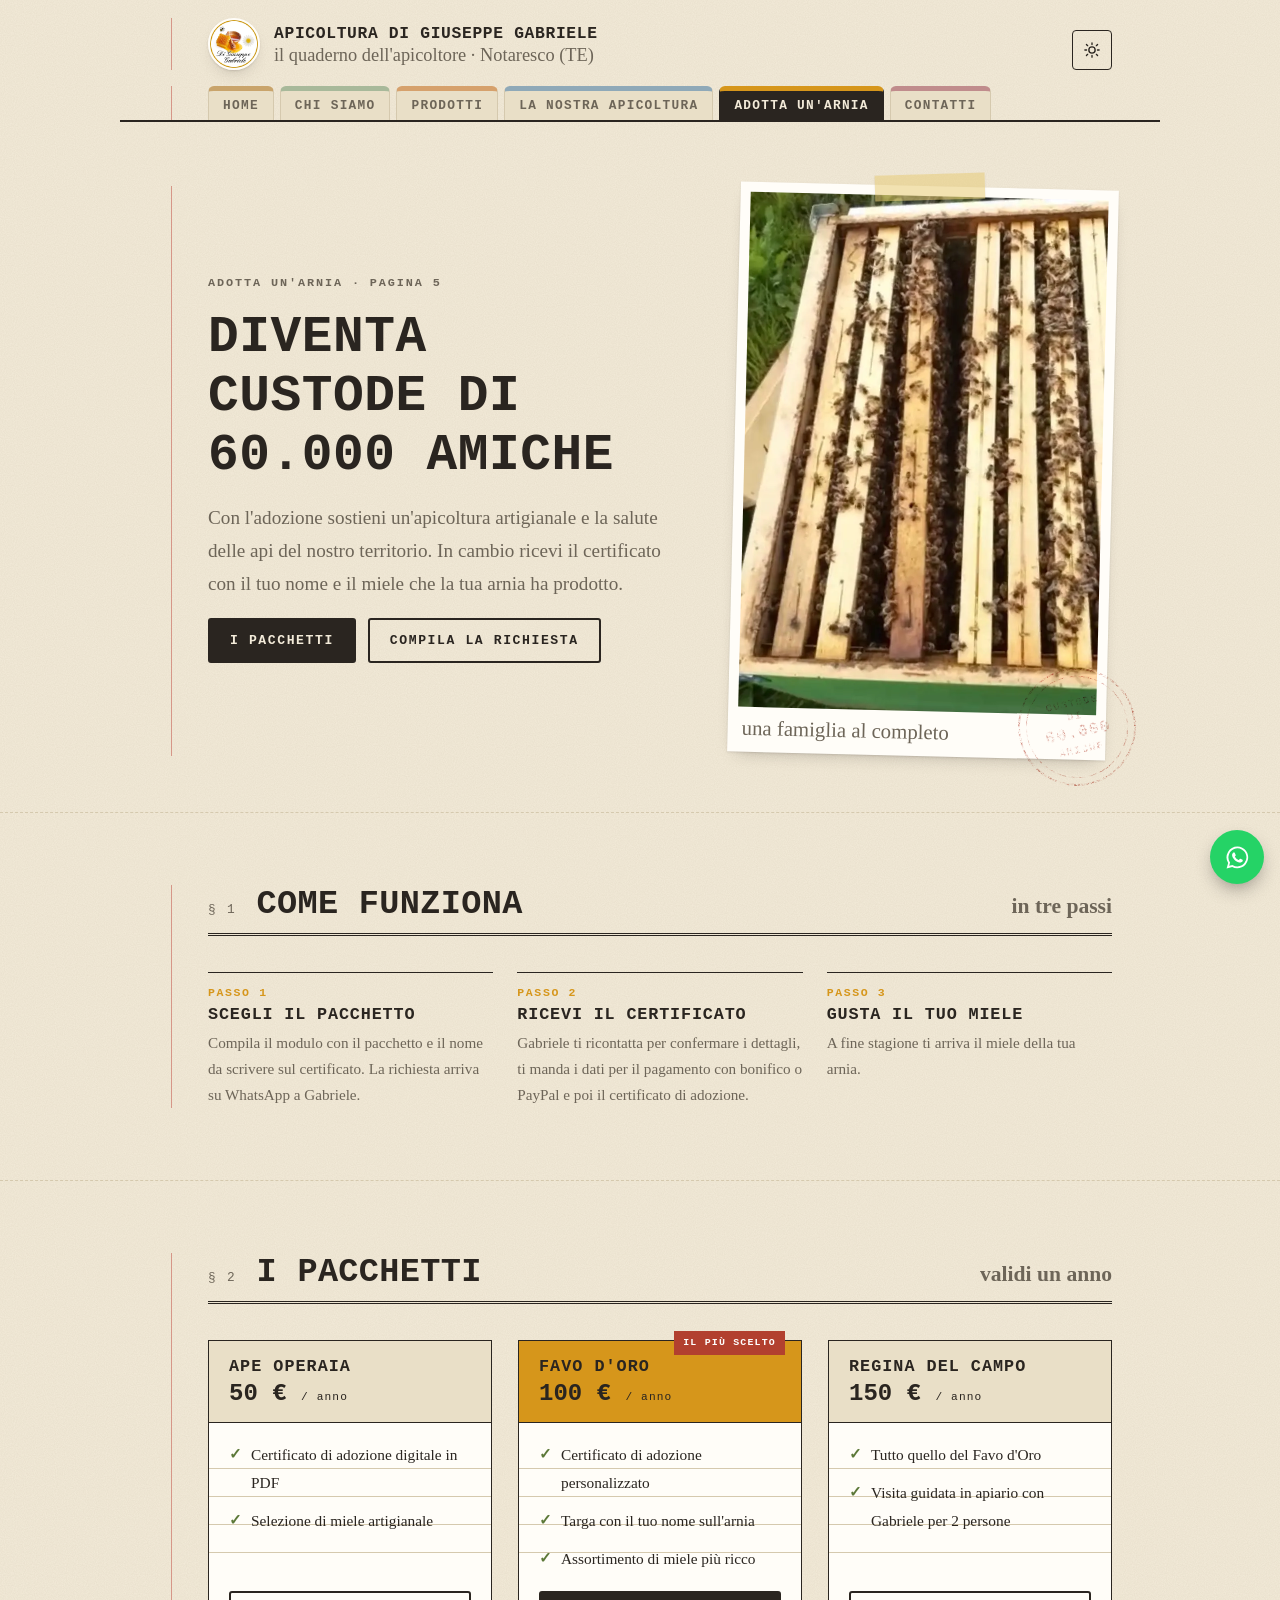
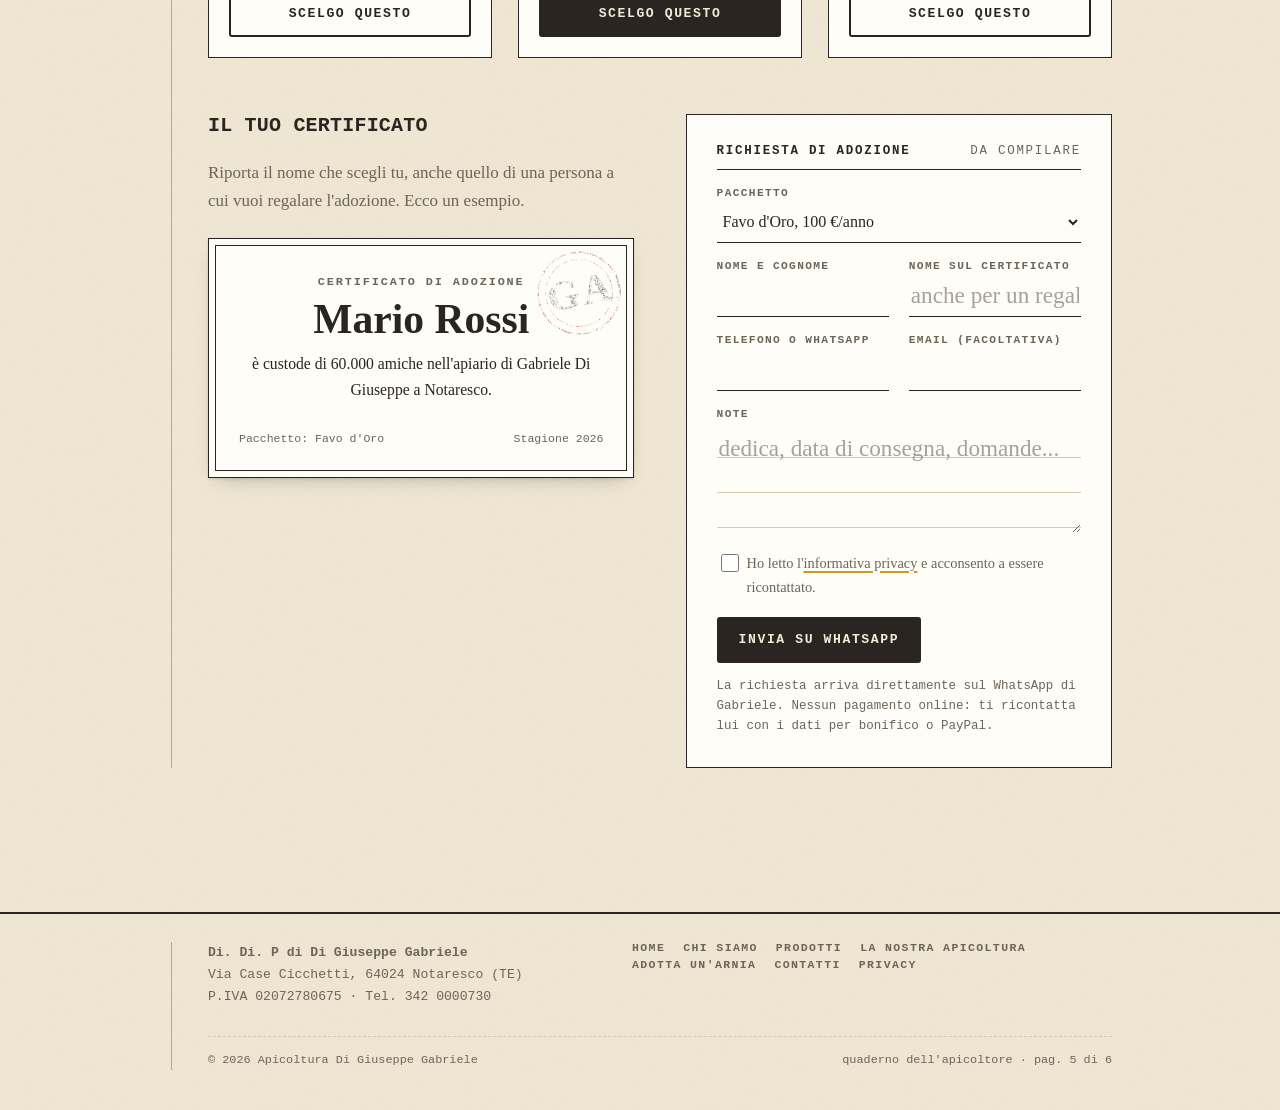
==== adotta-un-arnia.html @ 53790e4e "Nuovo stile: il quaderno dell'apicoltore, sito a più pagine Co-Authored-By: Claude Fable 5.1 <norepl" ====
<!doctype html>
<html lang="it">
<head>
<meta charset="utf-8">
<meta name="viewport" content="width=device-width, initial-scale=1, viewport-fit=cover">
<title>Adotta un'arnia · Apicoltura Di Giuseppe Gabriele</title>
<meta name="description" content="Adotta un'arnia dell'apiario di Gabriele Di Giuseppe a Notaresco: certificato di adozione, targa sull'arnia, miele della tua arnia e visita guidata. Da 50 € l'anno.">
<meta name="google-site-verification" content="-ZM-LY87D7sJv9MuZiGrV0OzLl15nIsEUiw8ETBUGHM">
<link rel="canonical" href="https://apicolturagabriele.github.io/adotta-un-arnia.html">
<meta property="og:type" content="website">
<meta property="og:locale" content="it_IT">
<meta property="og:site_name" content="Apicoltura Di Giuseppe Gabriele">
<meta property="og:title" content="Adotta un'arnia · Apicoltura Di Giuseppe Gabriele">
<meta property="og:description" content="Adotta un'arnia dell'apiario di Gabriele Di Giuseppe a Notaresco: certificato di adozione, targa sull'arnia, miele della tua arnia e visita guidata. Da 50 € l'anno.">
<meta property="og:url" content="https://apicolturagabriele.github.io/adotta-un-arnia.html">
<meta property="og:image" content="https://apicolturagabriele.github.io/img/og-apicoltura.jpg">
<meta property="og:image:width" content="1200">
<meta property="og:image:height" content="630">
<meta name="twitter:card" content="summary_large_image">
<meta name="theme-color" content="#F3EBD9">
<link rel="icon" type="image/png" href="img/favicon.png">
<link rel="apple-touch-icon" href="img/apple-touch-icon.png">
<link rel="preload" href="fonts/courier-prime-latin-700-normal.woff2" as="font" type="font/woff2" crossorigin>
<link rel="preload" href="fonts/lora-latin-400-normal.woff2" as="font" type="font/woff2" crossorigin>
<link rel="stylesheet" href="stile.css">
<script>(function(){var t=null;try{t=localStorage.getItem('ag-theme')}catch(e){}if(t==='light'||t==='dark')document.documentElement.setAttribute('data-theme',t)})();</script>

</head>
<body>
<a class="salta" href="#main">Vai al contenuto</a>

<header class="testata">
  <div class="foglio riga-marca">
    <a class="marca" href="index.html" aria-label="Apicoltura Di Giuseppe Gabriele, home">
      <img src="img/logo.png" alt="" width="52" height="52">
      <span><b>Apicoltura Di Giuseppe Gabriele</b><small>il quaderno dell'apicoltore · Notaresco (TE)</small></span>
    </a>
    <div class="strumenti">
      <button class="tasto-icona tasto-tema" id="tasto-tema" type="button" aria-label="Cambia tema chiaro o scuro">
        <svg class="sole" viewBox="0 0 24 24" fill="none" stroke="currentColor" stroke-width="1.8" stroke-linecap="round"><circle cx="12" cy="12" r="4.2"/><path d="M12 2.5v2.2M12 19.3v2.2M4.6 4.6l1.6 1.6M17.8 17.8l1.6 1.6M2.5 12h2.2M19.3 12h2.2M4.6 19.4l1.6-1.6M17.8 6.2l1.6-1.6"/></svg>
        <svg class="luna" viewBox="0 0 24 24" fill="none" stroke="currentColor" stroke-width="1.8" stroke-linejoin="round"><path d="M20 14.5A8 8 0 0 1 9.5 4a8 8 0 1 0 10.5 10.5z"/></svg>
      </button>
      <button class="tasto-icona tasto-menu" id="tasto-menu" type="button" aria-label="Apri il menu" aria-expanded="false" aria-controls="linguette">
        <svg viewBox="0 0 24 24" fill="none" stroke="currentColor" stroke-width="1.9" stroke-linecap="round"><path d="M4 7h16M4 12h16M4 17h16"/></svg>
      </button>
    </div>
  </div>
  <nav class="foglio linguette" id="linguette" aria-label="Pagine del sito"><ul><li class="l1"><a href="index.html">Home</a></li><li class="l2"><a href="chi-siamo.html">Chi siamo</a></li><li class="l3"><a href="prodotti.html">Prodotti</a></li><li class="l4"><a href="apicoltura.html">La nostra apicoltura</a></li><li class="adotta"><a href="adotta-un-arnia.html" aria-current="page">Adotta un'arnia</a></li><li class="l6"><a href="contatti.html">Contatti</a></li></ul></nav>
</header>

<main id="main">

<section class="apertura">
  <div class="foglio griglia">
    <div class="spazio">
      <p class="etichetta">Adotta un'arnia · pagina 5</p>
      <h1>Diventa custode di 60.000 amiche</h1>
      <p class="sottotitolo">Con l'adozione sostieni un'apicoltura artigianale e la salute delle api del nostro territorio. In cambio ricevi il certificato con il tuo nome e il miele che la tua arnia ha prodotto.</p>
      <div class="tasti"><a class="tasto pieno" href="#pacchetti">I pacchetti</a><a class="tasto" href="#modulo-adozione">Compila la richiesta</a></div>
    </div>
    <div style="position:relative">
      <figure class="stampa nastro ruota-2"><img src="img/galleria/19.webp" alt="Telaini pieni di api" width="712" height="1024" fetchpriority="high"><figcaption>una famiglia al completo</figcaption></figure>
      <span class="timbro"><span>Custode<br>di<br><b>60.000</b><br>amiche</span></span>
    </div>
  </div>
</section>

<section>
  <div class="foglio">
    <div class="titolo"><span class="num">§ 1</span><h2>Come funziona</h2><span class="mano">in tre passi</span></div>
    <ol class="passi">
      <li><h3>Scegli il pacchetto</h3><p>Compila il modulo con il pacchetto e il nome da scrivere sul certificato. La richiesta arriva su WhatsApp a Gabriele.</p></li>
      <li><h3>Ricevi il certificato</h3><p>Gabriele ti ricontatta per confermare i dettagli, ti manda i dati per il pagamento con bonifico o PayPal e poi il certificato di adozione.</p></li>
      <li><h3>Gusta il tuo miele</h3><p>A fine stagione ti arriva il miele della tua arnia.</p></li>
    </ol>
  </div>
</section>

<section id="pacchetti">
  <div class="foglio">
    <div class="titolo"><span class="num">§ 2</span><h2>I pacchetti</h2><span class="mano">validi un anno</span></div>
    <div class="pacchetti">
      <article class="pacchetto">
        <div class="cima"><h3>Ape Operaia</h3><span class="prezzo">50 € <small>/ anno</small></span></div>
        <ul><li>Certificato di adozione digitale in PDF</li><li>Selezione di miele artigianale</li></ul>
        <a class="tasto" href="#modulo-adozione" data-pacchetto="Ape Operaia">Scelgo questo</a>
      </article>
      <article class="pacchetto top">
        <span class="segnalibro">il più scelto</span>
        <div class="cima"><h3>Favo d'Oro</h3><span class="prezzo">100 € <small>/ anno</small></span></div>
        <ul><li>Certificato di adozione personalizzato</li><li>Targa con il tuo nome sull'arnia</li><li>Assortimento di miele più ricco</li></ul>
        <a class="tasto pieno" href="#modulo-adozione" data-pacchetto="Favo d'Oro">Scelgo questo</a>
      </article>
      <article class="pacchetto">
        <div class="cima"><h3>Regina del Campo</h3><span class="prezzo">150 € <small>/ anno</small></span></div>
        <ul><li>Tutto quello del Favo d'Oro</li><li>Visita guidata in apiario con Gabriele per 2 persone</li></ul>
        <a class="tasto" href="#modulo-adozione" data-pacchetto="Regina del Campo">Scelgo questo</a>
      </article>
    </div>

    <div class="certificato">
      <div class="spazio">
        <h3 class="macchina" style="text-transform:uppercase">Il tuo certificato</h3>
        <p style="color:var(--matita)">Riporta il nome che scegli tu, anche quello di una persona a cui vuoi regalare l'adozione. Ecco un esempio.</p>
        <div class="attestato" aria-label="Esempio di certificato di adozione">
          <span class="etichetta">Certificato di adozione</span>
          <b>Mario Rossi</b>
          <p>è custode di 60.000 amiche nell'apiario di Gabriele Di Giuseppe a Notaresco.</p>
          <div class="piede"><span>Pacchetto: Favo d'Oro</span><span>Stagione 2026</span></div>
          <span class="timbro"><span>Apicoltura<br><b>Gabriele</b><br>Notaresco</span></span>
        </div>
      </div>
      <form class="modulo" id="modulo-adozione" data-subject="Richiesta di adozione arnia" novalidate>
        <div class="intest">Richiesta di adozione <span>da compilare</span></div>
        <div class="campi">
          <div class="campo tutto"><label for="a-pacchetto">Pacchetto</label>
            <select id="a-pacchetto" name="pacchetto" required>
              <option value="Ape Operaia (50 €/anno)">Ape Operaia, 50 €/anno</option>
              <option value="Favo d'Oro (100 €/anno)" selected>Favo d'Oro, 100 €/anno</option>
              <option value="Regina del Campo (150 €/anno)">Regina del Campo, 150 €/anno</option>
            </select></div>
          <div class="campo"><label for="a-nome">Nome e cognome</label><input id="a-nome" name="nome" autocomplete="name" required></div>
          <div class="campo"><label for="a-certificato">Nome sul certificato</label><input id="a-certificato" name="nome_certificato" placeholder="anche per un regalo"></div>
          <div class="campo"><label for="a-tel">Telefono o WhatsApp</label><input id="a-tel" name="telefono" type="tel" autocomplete="tel" required></div>
          <div class="campo"><label for="a-email">Email (facoltativa)</label><input id="a-email" name="email" type="email" autocomplete="email"></div>
          <div class="campo tutto"><label for="a-note">Note</label><textarea id="a-note" name="messaggio" placeholder="dedica, data di consegna, domande..."></textarea></div>
          <label class="spunta tutto"><input id="a-privacy" type="checkbox" name="privacy" required><span>Ho letto l'<a href="privacy.html">informativa privacy</a> e acconsento a essere ricontattato.</span></label>
          <input type="checkbox" name="botcheck" class="nascosto" tabindex="-1" autocomplete="off" aria-hidden="true">
          <div class="piede-modulo tutto"><button class="tasto pieno" type="submit">Invia su WhatsApp</button><p class="esito" role="status" hidden></p></div>
        </div>
        <p class="nota-modulo">La richiesta arriva direttamente sul WhatsApp di Gabriele. Nessun pagamento online: ti ricontatta lui con i dati per bonifico o PayPal.</p>
      </form>
    </div>
  </div>
</section>
</main>

<footer class="chiusura">
  <div class="foglio">
    <p><strong>Di. Di. P di Di Giuseppe Gabriele</strong><br>Via Case Cicchetti, 64024 Notaresco (TE)<br>P.IVA 02072780675 · Tel. 342 0000730</p>
    <nav aria-label="Pagine del sito"><a href="index.html">Home</a><a href="chi-siamo.html">Chi siamo</a><a href="prodotti.html">Prodotti</a><a href="apicoltura.html">La nostra apicoltura</a><a href="adotta-un-arnia.html">Adotta un'arnia</a><a href="contatti.html">Contatti</a><a href="privacy.html">Privacy</a></nav>
    <div class="pagina"><span>© <span id="anno">2026</span> Apicoltura Di Giuseppe Gabriele</span><span>quaderno dell'apicoltore · pag. 5 di 6</span></div>
  </div>
</footer>

<a class="wa" href="https://wa.me/393420000730" target="_blank" rel="noopener" aria-label="Scrivici su WhatsApp"><svg viewBox="0 0 24 24" fill="currentColor" aria-hidden="true"><path d="M12 2.2A9.7 9.7 0 0 0 3.7 16.9L2.3 21.8l5-1.3A9.7 9.7 0 1 0 12 2.2zm0 17.7a8 8 0 0 1-4.1-1.1l-.3-.2-3 .8.8-2.9-.2-.3A8 8 0 1 1 12 19.9zm4.4-6c-.2-.1-1.4-.7-1.7-.8-.2-.1-.4-.1-.5.1l-.8.9c-.1.2-.3.2-.5.1a6.5 6.5 0 0 1-3.2-2.8c-.2-.4.2-.4.7-1.2.1-.1 0-.3 0-.4l-.8-1.8c-.2-.5-.4-.4-.5-.4h-.5c-.2 0-.4.1-.6.3-.2.2-.8.8-.8 2s.8 2.3.9 2.5c.1.2 1.6 2.5 4 3.5 1.5.6 2 .7 2.8.6.4-.1 1.4-.6 1.6-1.1.2-.5.2-1 .1-1.1l-.2-.3z"/></svg></a>
<script src="sito.js"></script>
</body>
</html>
---- stile.css ----
/* ==========================================================================
   Apicoltura Di Giuseppe Gabriele · il quaderno dell'apicoltore
   Carta, macchina da scrivere, appunti a mano e foto stampate.
   ========================================================================== */

/* font ospitati sul sito */
@font-face{font-family:"Courier Prime";font-style:normal;font-weight:400;font-display:swap;src:url(fonts/courier-prime-latin-400-normal.woff2) format("woff2")}
@font-face{font-family:"Courier Prime";font-style:italic;font-weight:400;font-display:swap;src:url(fonts/courier-prime-latin-400-italic.woff2) format("woff2")}
@font-face{font-family:"Courier Prime";font-style:normal;font-weight:700;font-display:swap;src:url(fonts/courier-prime-latin-700-normal.woff2) format("woff2")}
@font-face{font-family:"Caveat";font-style:normal;font-weight:400;font-display:swap;src:url(fonts/caveat-latin-400-normal.woff2) format("woff2")}
@font-face{font-family:"Caveat";font-style:normal;font-weight:600;font-display:swap;src:url(fonts/caveat-latin-600-normal.woff2) format("woff2")}
@font-face{font-family:"Lora";font-style:normal;font-weight:400;font-display:swap;src:url(fonts/lora-latin-400-normal.woff2) format("woff2")}
@font-face{font-family:"Lora";font-style:italic;font-weight:400;font-display:swap;src:url(fonts/lora-latin-400-italic.woff2) format("woff2")}
@font-face{font-family:"Lora";font-style:normal;font-weight:600;font-display:swap;src:url(fonts/lora-latin-600-normal.woff2) format("woff2")}
@font-face{font-family:"Lora";font-style:normal;font-weight:700;font-display:swap;src:url(fonts/lora-latin-700-normal.woff2) format("woff2")}

/* ---------- colori: giorno ---------- */
:root{
  --carta:#F3EBD9;        /* pagina del quaderno */
  --carta-2:#E9DFC7;      /* carta più vecchia, riquadri */
  --bianco:#FFFDF8;       /* bordo delle foto stampate */
  --inchiostro:#2A2520;
  --matita:#6D6558;
  --riga:#D5C9AE;         /* righe e bordi */
  --margine:#C4564B;      /* la riga rossa del margine */
  --miele:#D6961B;        /* evidenziatore */
  --miele-chiaro:#F5DFA3;
  --timbro:#B2402F;
  --erba:#5C7838;
  --nastro:rgba(232,205,120,.55);
  --ombra:0 1px 2px rgba(42,37,32,.12), 0 8px 18px -10px rgba(42,37,32,.35);
  --f-macchina:"Courier Prime","Courier New",Courier,monospace;
  --f-mano:"Caveat","Segoe Print","Bradley Hand",cursive;
  --f-testo:"Lora",Georgia,"Times New Roman",serif;
  --largo:1040px;
  --colonna:680px;
}
/* ---------- colori: notte ---------- */
@media (prefers-color-scheme: dark){
  :root:not([data-theme="light"]){
    color-scheme:dark;
    --carta:#221D17; --carta-2:#2B251D; --bianco:#332C24;
    --inchiostro:#EEE5D2; --matita:#B1A58E; --riga:#3F372C;
    --margine:#D0655A; --miele:#E7B347; --miele-chiaro:#4A3A14; --timbro:#DD6B58; --erba:#A2BF72;
    --nastro:rgba(232,205,120,.28);
    --ombra:0 1px 2px rgba(0,0,0,.4), 0 10px 22px -10px rgba(0,0,0,.7);
  }
}
:root[data-theme="dark"]{
  color-scheme:dark;
  --carta:#221D17; --carta-2:#2B251D; --bianco:#332C24;
  --inchiostro:#EEE5D2; --matita:#B1A58E; --riga:#3F372C;
  --margine:#D0655A; --miele:#E7B347; --miele-chiaro:#4A3A14; --timbro:#DD6B58; --erba:#A2BF72;
  --nastro:rgba(232,205,120,.28);
  --ombra:0 1px 2px rgba(0,0,0,.4), 0 10px 22px -10px rgba(0,0,0,.7);
}

/* ---------- base ---------- */
*,*::before,*::after{box-sizing:border-box}
html{overflow-x:hidden;-webkit-text-size-adjust:100%;scroll-behavior:smooth;scroll-padding-top:20px}
body{margin:0;background:var(--carta);color:var(--inchiostro);font:400 17px/1.7 var(--f-testo);-webkit-font-smoothing:antialiased;position:relative;overflow-x:hidden}
/* grana della carta */
body::before{content:"";position:absolute;inset:0;z-index:-1;pointer-events:none;opacity:.22;background-image:url("data:image/svg+xml,%3Csvg xmlns='http://www.w3.org/2000/svg' width='220' height='220'%3E%3Cfilter id='g'%3E%3CfeTurbulence type='fractalNoise' baseFrequency='.9' numOctaves='2' stitchTiles='stitch'/%3E%3CfeColorMatrix values='0 0 0 0 .35 0 0 0 0 .28 0 0 0 0 .18 0 0 0 .6 0'/%3E%3C/filter%3E%3Crect width='100%25' height='100%25' filter='url(%23g)'/%3E%3C/svg%3E")}
img{max-width:100%;height:auto;display:block}
a{color:inherit;text-decoration-color:var(--miele);text-decoration-thickness:2px;text-underline-offset:3px}
a:hover{text-decoration-color:var(--inchiostro)}
[hidden]{display:none!important}
p{margin:0}
h1,h2,h3,h4{font-family:var(--f-macchina);font-weight:700;line-height:1.15;margin:0;text-wrap:balance;letter-spacing:.01em}
h1{font-size:clamp(1.9rem,4.6vw,3.2rem);text-transform:uppercase}
h2{font-size:clamp(1.5rem,3vw,2.1rem);text-transform:uppercase}
h3{font-size:1.25rem}
:focus-visible{outline:3px solid var(--miele);outline-offset:3px}
.salta{position:absolute;left:-9999px;top:8px;background:var(--inchiostro);color:var(--carta);padding:10px 14px;z-index:100}
.salta:focus{left:12px}
.macchina{font-family:var(--f-macchina)}
.mano{font-family:var(--f-mano);font-weight:600;font-size:1.55rem;line-height:1.15;color:var(--matita)}
.mano.miele{color:var(--miele)}
.mano.erba{color:var(--erba)}
.etichetta{font:700 .74rem/1 var(--f-macchina);letter-spacing:.16em;text-transform:uppercase;color:var(--matita)}
.evidenzia{background:linear-gradient(transparent 55%,var(--miele-chiaro) 55%,var(--miele-chiaro) 92%,transparent 92%)}
.testo{max-width:var(--colonna)}
.testo p+p{margin-top:1em}
.spazio{display:flex;flex-direction:column;gap:22px}

/* ---------- il foglio ---------- */
.foglio{max-width:var(--largo);margin:0 auto;padding-inline:clamp(16px,4vw,48px)}
/* margine rosso da quaderno: solo da tablet in su */
@media (min-width:900px){
  .foglio{position:relative;padding-left:clamp(56px,7vw,88px)}
  .foglio::before{content:"";position:absolute;left:clamp(30px,4vw,52px);top:0;bottom:0;width:1px;background:var(--margine);opacity:.55}
}
main>section{padding-block:clamp(40px,6vw,72px)}
main>section+section{border-top:1px dashed var(--riga)}

/* ---------- testata ---------- */
.testata{padding-block:18px 0}
.testata .riga-marca{display:flex;flex-wrap:wrap;align-items:flex-end;justify-content:space-between;gap:14px 28px}
.marca{display:flex;align-items:center;gap:14px;text-decoration:none}
.marca img{width:52px;height:52px;border-radius:50%;border:2px solid var(--bianco);box-shadow:var(--ombra)}
.marca b{display:block;font:700 1.02rem/1.2 var(--f-macchina);text-transform:uppercase;letter-spacing:.04em}
.marca small{display:block;font-family:var(--f-mano);font-size:1.15rem;color:var(--matita);line-height:1;margin-top:2px}
.strumenti{display:flex;align-items:center;gap:8px}
.tasto-icona{width:40px;height:40px;display:grid;place-items:center;border:1.5px solid var(--inchiostro);background:transparent;color:var(--inchiostro);border-radius:4px;cursor:pointer}
.tasto-icona svg{width:18px;height:18px}
.tasto-menu{display:none}
.tasto-tema .luna{display:none}
:root[data-theme="dark"] .tasto-tema .sole{display:none}
:root[data-theme="dark"] .tasto-tema .luna{display:block}
@media (prefers-color-scheme: dark){
  :root:not([data-theme="light"]) .tasto-tema .sole{display:none}
  :root:not([data-theme="light"]) .tasto-tema .luna{display:block}
}
/* linguette del quaderno */
.linguette{border-bottom:2px solid var(--inchiostro);margin-top:16px}
.linguette ul{list-style:none;margin:0;padding:0;display:flex;flex-wrap:wrap;gap:6px;align-items:flex-end}
.linguette a{display:block;padding:9px 14px 7px;font:700 .8rem/1 var(--f-macchina);letter-spacing:.1em;text-transform:uppercase;text-decoration:none;border:1.5px solid var(--riga);border-bottom:0;border-radius:6px 6px 0 0;background:var(--carta-2);color:var(--matita);border-top:5px solid var(--l,var(--riga));transition:transform .15s}
.linguette a:hover{transform:translateY(-2px);color:var(--inchiostro)}
.linguette a[aria-current="page"]{background:var(--inchiostro);color:var(--carta);border-color:var(--inchiostro);border-top-color:var(--l,var(--inchiostro))}
.linguette .adotta a{--l:var(--miele)}
.linguette .l1 a{--l:#C9A46B}.linguette .l2 a{--l:#A8B99A}.linguette .l3 a{--l:#D6A16C}.linguette .l4 a{--l:#8FA9B8}.linguette .l6 a{--l:#C08C8C}
@media (max-width:760px){
  .tasto-menu{display:grid}
  .linguette{display:none;border:0;margin-top:10px}
  .linguette.aperto{display:block}
  .linguette ul{flex-direction:column;align-items:stretch;gap:4px}
  .linguette a{border:1.5px solid var(--riga);border-left:6px solid var(--l,var(--riga));border-radius:4px;padding:12px 14px;font-size:.9rem}
}

/* ---------- foto stampate ---------- */
.stampa{margin:0;background:var(--bianco);padding:10px 10px 12px;box-shadow:var(--ombra);display:inline-flex;flex-direction:column;gap:8px;max-width:100%;position:relative}
.stampa img{width:100%}
.stampa figcaption{font-family:var(--f-mano);font-size:1.3rem;line-height:1.1;color:var(--matita);padding:2px 4px 0}
.stampa.nastro::before{content:"";position:absolute;top:-12px;left:50%;width:110px;height:26px;margin-left:-55px;background:var(--nastro);transform:rotate(-3deg);box-shadow:0 1px 2px rgba(0,0,0,.08);z-index:1}
.stampa.nastro-2::before{left:22px;margin:0;transform:rotate(-24deg)}
.stampa.nastro-2::after{content:"";position:absolute;top:-10px;right:14px;width:90px;height:24px;background:var(--nastro);transform:rotate(18deg);z-index:1}
.ruota-1{transform:rotate(-1.6deg)}
.ruota-2{transform:rotate(1.4deg)}
.ruota-3{transform:rotate(-.8deg)}
.stampa.quadro img{aspect-ratio:1;object-fit:cover}
.stampa.orizz img{aspect-ratio:3/2;object-fit:cover}
.stampa.vert img{aspect-ratio:3/4;object-fit:cover}
.stampa.vasetto{background:var(--bianco)}
.stampa.vasetto img{object-fit:contain;padding:8px;aspect-ratio:1}
@media (prefers-reduced-motion:no-preference){.stampa{transition:transform .25s}.stampa:hover{transform:rotate(0) scale(1.01)}}

/* ---------- timbro ---------- */
.timbro{display:inline-grid;place-items:center;text-align:center;width:118px;height:118px;border:2.5px solid var(--timbro);border-radius:50%;color:var(--timbro);font:700 .66rem/1.25 var(--f-macchina);letter-spacing:.12em;text-transform:uppercase;padding:14px;transform:rotate(-12deg);opacity:.85;position:relative;mix-blend-mode:multiply;mask-image:url("data:image/svg+xml,%3Csvg xmlns='http://www.w3.org/2000/svg' width='120' height='120'%3E%3Cfilter id='n'%3E%3CfeTurbulence baseFrequency='.9' numOctaves='3'/%3E%3CfeColorMatrix values='0 0 0 0 0 0 0 0 0 0 0 0 0 0 0 0 0 0 2.2 -.55'/%3E%3C/filter%3E%3Crect width='120' height='120' filter='url(%23n)'/%3E%3C/svg%3E");-webkit-mask-image:url("data:image/svg+xml,%3Csvg xmlns='http://www.w3.org/2000/svg' width='120' height='120'%3E%3Cfilter id='n'%3E%3CfeTurbulence baseFrequency='.9' numOctaves='3'/%3E%3CfeColorMatrix values='0 0 0 0 0 0 0 0 0 0 0 0 0 0 0 0 0 0 2.2 -.55'/%3E%3C/filter%3E%3Crect width='120' height='120' filter='url(%23n)'/%3E%3C/svg%3E")}
.timbro::after{content:"";position:absolute;inset:6px;border:1px solid var(--timbro);border-radius:50%}
.timbro b{font-size:1.05rem;letter-spacing:.06em}
:root[data-theme="dark"] .timbro{mix-blend-mode:normal}
@media (prefers-color-scheme: dark){:root:not([data-theme="light"]) .timbro{mix-blend-mode:normal}}

/* ---------- tasti ---------- */
.tasto{display:inline-flex;align-items:center;gap:10px;font:700 .82rem/1 var(--f-macchina);letter-spacing:.12em;text-transform:uppercase;padding:14px 20px;border:2px solid var(--inchiostro);background:transparent;color:var(--inchiostro);text-decoration:none;cursor:pointer;border-radius:3px;transition:background .15s,color .15s,transform .15s}
.tasto:hover{background:var(--inchiostro);color:var(--carta);transform:translate(-1px,-1px);box-shadow:3px 3px 0 var(--miele)}
.tasto.pieno{background:var(--inchiostro);color:var(--carta)}
.tasto.pieno:hover{background:var(--miele);border-color:var(--miele);color:#2A2520}
.tasto svg{width:16px;height:16px}
.tasti{display:flex;flex-wrap:wrap;gap:12px}

/* ---------- intestazione di pagina ---------- */
.apertura{padding-block:clamp(28px,5vw,64px) clamp(36px,5vw,56px)}
.apertura .griglia{display:grid;grid-template-columns:1.1fr .9fr;gap:clamp(28px,5vw,64px);align-items:center}
.apertura .spazio{gap:18px}
.apertura .sottotitolo{font-size:1.2rem;color:var(--matita);max-width:52ch}
.apertura .stampa{max-width:520px;justify-self:end}
.apertura .timbro{position:absolute;right:-24px;bottom:-30px;z-index:2}
@media (max-width:820px){.apertura .griglia{grid-template-columns:1fr}.apertura .stampa{justify-self:start;margin-top:12px}.apertura .timbro{right:4px;bottom:-20px}}

/* titolo di sezione: battuto a macchina con doppia riga */
.titolo{display:flex;flex-wrap:wrap;align-items:baseline;gap:8px 20px;margin-bottom:clamp(22px,3vw,36px);padding-bottom:10px;border-bottom:3px double var(--inchiostro)}
.titolo .num{font:400 .8rem/1 var(--f-macchina);color:var(--matita);letter-spacing:.14em}
.titolo .mano{margin-left:auto;font-size:1.35rem}

/* ---------- home: pagina a griglia ---------- */
.riquadri{display:grid;grid-template-columns:repeat(3,1fr);gap:26px}
.riquadro{display:flex;flex-direction:column;gap:12px}
.riquadro h3{font-size:1.05rem;text-transform:uppercase;letter-spacing:.06em}
.riquadro p{color:var(--matita);font-size:.98rem}
.riquadro .stampa{align-self:flex-start;width:100%}
.riquadro a.link{font:700 .78rem/1 var(--f-macchina);letter-spacing:.12em;text-transform:uppercase;text-decoration:none;border-bottom:2px solid var(--miele);align-self:flex-start;padding-bottom:3px}
.riquadro a.link:hover{border-color:var(--inchiostro)}
@media (max-width:880px){.riquadri{grid-template-columns:1fr 1fr}}
@media (max-width:560px){.riquadri{grid-template-columns:1fr}}

/* riga di appunti: cose da sapere */
.appunti{display:grid;grid-template-columns:repeat(3,1fr);gap:18px 32px}
.appunti div{border-top:1.5px solid var(--inchiostro);padding-top:12px}
.appunti b{display:block;font:700 .78rem/1.3 var(--f-macchina);letter-spacing:.12em;text-transform:uppercase;margin-bottom:6px}
.appunti p{color:var(--matita);font-size:.95rem}
@media (max-width:700px){.appunti{grid-template-columns:1fr}}

/* ---------- blocco a righe (foglio di appunti) ---------- */
.righe{background:var(--carta-2);border:1px solid var(--riga);padding:clamp(20px,3vw,32px);background-image:repeating-linear-gradient(transparent 0 27px,var(--riga) 27px 28px);background-origin:content-box;line-height:28px}
.righe p{line-height:28px}
.righe h3{line-height:28px;margin-bottom:28px}

/* ---------- citazione scritta a mano ---------- */
.citazione{font-family:var(--f-mano);font-weight:400;font-size:clamp(1.7rem,3.2vw,2.4rem);line-height:1.2;color:var(--inchiostro);max-width:30ch;border-left:3px solid var(--miele);padding-left:20px;margin:0}
.citazione cite{display:block;font:400 .8rem/1 var(--f-macchina);letter-spacing:.14em;text-transform:uppercase;color:var(--matita);margin-top:14px;font-style:normal}

/* ---------- due colonne testo + foto ---------- */
.due{display:grid;grid-template-columns:1fr 1fr;gap:clamp(28px,5vw,64px);align-items:start}
.due.invertito>:first-child{order:2}
.due .stampa{width:100%;max-width:460px}
.due .foto-doppie{position:relative;padding-bottom:26%}
.due .foto-doppie .stampa:first-child{width:78%}
.due .foto-doppie .stampa:last-child{position:absolute;right:0;bottom:0;width:46%}
@media (max-width:820px){.due{grid-template-columns:1fr}.due.invertito>:first-child{order:0}}

/* ---------- schede prodotto (etichette da vasetto) ---------- */
.mieli{display:grid;grid-template-columns:repeat(3,1fr);gap:26px}
.scheda{border:1.5px solid var(--inchiostro);background:var(--bianco);display:flex;flex-direction:column}
.scheda .foto{padding:14px;border-bottom:1.5px dashed var(--riga)}
.scheda .foto img{aspect-ratio:1;object-fit:contain;width:100%}
.scheda .corpo{padding:18px 20px 22px;display:flex;flex-direction:column;gap:12px;flex:1}
.scheda h3{text-transform:uppercase;font-size:1.05rem;letter-spacing:.06em;display:flex;justify-content:space-between;gap:10px;align-items:center}
.scheda .tono{width:22px;height:22px;border-radius:50%;border:1px solid rgba(0,0,0,.2);flex:none}
.scheda dl{margin:0;display:grid;grid-template-columns:auto 1fr;gap:4px 12px;font-size:.92rem}
.scheda dt{font:700 .68rem/1.9 var(--f-macchina);letter-spacing:.12em;text-transform:uppercase;color:var(--matita)}
.scheda dd{margin:0}
.scheda .formati{margin-top:auto;font:400 .82rem/1.6 var(--f-macchina);color:var(--matita);border-top:1px solid var(--riga);padding-top:10px}
.scheda .formati b{color:var(--inchiostro)}
@media (max-width:900px){.mieli{grid-template-columns:1fr 1fr}}
@media (max-width:560px){.mieli{grid-template-columns:1fr}}
.altri{display:grid;grid-template-columns:repeat(3,1fr);gap:26px;margin-top:clamp(28px,4vw,44px)}
.altro{display:grid;grid-template-columns:120px 1fr;gap:16px;align-items:center}
.altro .stampa{padding:6px 6px 8px;width:100%}
.altro h3{font-size:1rem;text-transform:uppercase;letter-spacing:.05em;margin-bottom:4px}
.altro p{font-size:.93rem;color:var(--matita)}
@media (max-width:900px){.altri{grid-template-columns:1fr}}

/* ---------- ricette: elenco numerato ---------- */
.ricette{list-style:none;margin:0;padding:0;counter-reset:r;display:grid;grid-template-columns:1fr 1fr;gap:0 40px}
.ricette li{counter-increment:r;padding:18px 0 18px 54px;position:relative;border-bottom:1px dashed var(--riga)}
.ricette li::before{content:counter(r,decimal-leading-zero);position:absolute;left:0;top:20px;font:700 1.1rem/1 var(--f-macchina);color:var(--miele)}
.ricette h3{font-size:1.05rem;margin-bottom:4px}
.ricette p{font-size:.95rem;color:var(--matita)}
.ricette .mano{font-size:1.25rem;display:block;margin-top:6px}
@media (max-width:760px){.ricette{grid-template-columns:1fr}}

/* ---------- calendario: mesi a soffietto ---------- */
.mesi{border-top:1.5px solid var(--inchiostro)}
.mese{border-bottom:1px solid var(--riga)}
.mese summary{list-style:none;cursor:pointer;display:grid;grid-template-columns:52px 1fr auto;gap:16px;align-items:center;padding:16px 4px}
.mese summary::-webkit-details-marker{display:none}
.mese summary .n{font:700 .8rem/1 var(--f-macchina);color:var(--matita);letter-spacing:.1em}
.mese summary h3{font-size:1.15rem;text-transform:uppercase;letter-spacing:.06em;display:flex;align-items:center;gap:12px;flex-wrap:wrap}
.mese summary h3 .raccolto{font:700 .62rem/1 var(--f-macchina);letter-spacing:.12em;padding:5px 8px;background:var(--miele-chiaro);color:var(--inchiostro);border-radius:2px;text-transform:uppercase}
.mese summary .segno{width:26px;height:26px;border:1.5px solid var(--inchiostro);border-radius:50%;display:grid;place-items:center;font:700 1rem/1 var(--f-macchina)}
.mese summary .segno::before{content:"+"}
.mese[open] summary .segno::before{content:"–"}
.mese summary:hover h3{text-decoration:underline;text-decoration-color:var(--miele);text-decoration-thickness:2px}
.mese .dentro{display:grid;grid-template-columns:1fr 1.4fr;gap:clamp(20px,3vw,40px);padding:6px 4px 30px 68px;align-items:start}
.mese .dentro .stampa{width:100%}
.mese .fiori{font-family:var(--f-mano);font-size:1.4rem;line-height:1.15;color:var(--erba);margin-bottom:12px}
.mese .fiori::before{content:"Fiorisce: ";color:var(--matita)}
.mese .dentro p{color:var(--inchiostro);font-size:.98rem}
@media (max-width:760px){.mese .dentro{grid-template-columns:1fr;padding-left:4px}.mese summary{grid-template-columns:40px 1fr auto}}

/* ---------- servizi ---------- */
.servizi{display:grid;grid-template-columns:1fr 1fr;gap:clamp(24px,4vw,48px)}
.servizio{display:flex;flex-direction:column;gap:14px}
.servizio .tre{display:grid;grid-template-columns:1fr 1fr 1fr;gap:12px;align-items:end}
.servizio .tre .stampa{width:100%}
.servizio p{color:var(--matita)}
@media (max-width:820px){.servizi{grid-template-columns:1fr}}

/* ---------- galleria: foto sparse sul tavolo ---------- */
.tavolo{display:grid;grid-template-columns:repeat(4,1fr);gap:clamp(18px,3vw,34px) clamp(14px,2vw,26px);align-items:start;padding-top:12px}
.tavolo button{all:unset;cursor:zoom-in;display:block}
.tavolo button:focus-visible{outline:3px solid var(--miele);outline-offset:4px}
.tavolo .stampa{width:100%;padding:8px 8px 10px}
.tavolo .stampa img{aspect-ratio:4/5;object-fit:cover}
.tavolo button:nth-child(4n+1) .stampa{transform:rotate(-2deg)}
.tavolo button:nth-child(4n+2) .stampa{transform:rotate(1.3deg) translateY(10px)}
.tavolo button:nth-child(4n+3) .stampa{transform:rotate(-.6deg)}
.tavolo button:nth-child(4n+4) .stampa{transform:rotate(2deg) translateY(6px)}
.tavolo button:hover .stampa{transform:rotate(0) scale(1.03);z-index:2}
.tavolo figcaption{font-size:1.15rem}
.altre-foto{margin-top:34px;display:flex;justify-content:center}
@media (max-width:900px){.tavolo{grid-template-columns:repeat(3,1fr)}}
@media (max-width:560px){.tavolo{grid-template-columns:repeat(2,1fr)}}

/* visore a schermo intero */
.visore{position:fixed;inset:0;z-index:90;background:rgba(30,24,18,.95);display:grid;grid-template-columns:60px 1fr 60px;align-items:center;padding:calc(56px + env(safe-area-inset-top,0px)) 8px calc(48px + env(safe-area-inset-bottom,0px))}
.visore .scena{height:100%;display:flex;align-items:center;justify-content:center;min-width:0}
.visore .scena img{max-width:100%;max-height:100%;object-fit:contain;background:var(--bianco);padding:8px;box-shadow:0 20px 50px rgba(0,0,0,.6)}
.visore button{width:46px;height:46px;border:1.5px solid rgba(255,255,255,.4);background:rgba(255,255,255,.06);color:#fff;cursor:pointer;display:grid;place-items:center;margin:auto;border-radius:3px}
.visore button svg{width:20px;height:20px}
.visore .chiudi{position:absolute;top:calc(10px + env(safe-area-inset-top,0px));right:12px;margin:0}
.visore .didascalia{position:absolute;left:0;right:0;bottom:calc(14px + env(safe-area-inset-bottom,0px));text-align:center;color:#F3EBD9;font-family:var(--f-mano);font-size:1.4rem}
@media (max-width:640px){.visore{grid-template-columns:1fr}.visore .prima,.visore .dopo{position:absolute;bottom:calc(52px + env(safe-area-inset-bottom,0px))}.visore .prima{left:16px}.visore .dopo{right:16px}}

/* ---------- video ---------- */
.video{display:grid;grid-template-columns:repeat(4,1fr);gap:22px 18px}
.clip{display:flex;flex-direction:column;gap:8px}
.clip .cornice{position:relative;aspect-ratio:16/9;background:#1E1812;border:6px solid var(--bianco);box-shadow:var(--ombra)}
.clip .cornice button{position:absolute;inset:0;width:100%;height:100%;border:0;padding:0;background:#1E1812;cursor:pointer}
.clip .cornice button img{width:100%;height:100%;object-fit:cover;opacity:.85}
.clip .cornice button:hover img{opacity:1}
.clip .play{position:absolute;left:50%;top:50%;width:54px;height:54px;margin:-27px 0 0 -27px;border-radius:50%;background:var(--miele);color:#2A2520;display:grid;place-items:center}
.clip .play svg{width:20px;height:20px;margin-left:3px}
.clip .cornice iframe{position:absolute;inset:0;width:100%;height:100%;border:0}
.clip p{font-family:var(--f-mano);font-size:1.3rem;line-height:1.1;color:var(--matita)}
.nota-piccola{margin-top:18px;font:400 .8rem/1.6 var(--f-macchina);color:var(--matita)}
@media (max-width:900px){.video{grid-template-columns:1fr 1fr}}
@media (max-width:480px){.video{grid-template-columns:1fr}}

/* ---------- riconoscimenti ---------- */
.premi{display:grid;grid-template-columns:1fr 1fr;gap:clamp(24px,4vw,48px)}
.premio{display:flex;flex-direction:column;gap:14px}
.premio .coppia{display:grid;grid-template-columns:1fr 1fr;gap:14px;align-items:end}
.premio .coppia .stampa{width:100%}
.premio p{color:var(--matita)}
@media (max-width:760px){.premi{grid-template-columns:1fr}}

/* ---------- recensioni ---------- */
.recensioni{display:grid;grid-template-columns:auto 1fr;gap:clamp(24px,4vw,48px);align-items:start}
.voto{border:1.5px solid var(--inchiostro);padding:22px 26px;display:flex;flex-direction:column;gap:6px;align-items:flex-start;min-width:200px}
.voto b{font:700 3.2rem/1 var(--f-macchina)}
.stelle{color:var(--miele);letter-spacing:2px}
.voto .tasto{margin-top:10px}
.pareri{display:grid;grid-template-columns:1fr 1fr;gap:22px}
.parere{background:var(--carta-2);border:1px solid var(--riga);padding:20px 22px;display:flex;flex-direction:column;gap:10px;background-image:repeating-linear-gradient(transparent 0 27px,var(--riga) 27px 28px);background-origin:content-box}
.parere blockquote{margin:0;font-family:var(--f-mano);font-size:1.55rem;line-height:28px;color:var(--inchiostro)}
.parere footer{font:400 .78rem/28px var(--f-macchina);letter-spacing:.08em;color:var(--matita);text-transform:uppercase}
@media (max-width:760px){.recensioni,.pareri{grid-template-columns:1fr}}

/* ---------- adotta un'arnia ---------- */
.passi{list-style:none;margin:0;padding:0;display:grid;grid-template-columns:repeat(3,1fr);gap:24px;counter-reset:p}
.passi li{counter-increment:p;padding-top:14px;border-top:1.5px solid var(--inchiostro);display:flex;flex-direction:column;gap:6px}
.passi li::before{content:"passo " counter(p);font:700 .72rem/1 var(--f-macchina);letter-spacing:.14em;text-transform:uppercase;color:var(--miele)}
.passi h3{font-size:1.05rem;text-transform:uppercase;letter-spacing:.05em}
.passi p{color:var(--matita);font-size:.95rem}
@media (max-width:760px){.passi{grid-template-columns:1fr}}
.pacchetti{display:grid;grid-template-columns:repeat(3,1fr);gap:26px;align-items:stretch}
.pacchetto{position:relative;background:var(--bianco);border:1.5px solid var(--inchiostro);display:flex;flex-direction:column}
.pacchetto .cima{padding:16px 20px;border-bottom:1.5px solid var(--inchiostro);display:flex;flex-direction:column;gap:6px;background:var(--carta-2)}
.pacchetto.top .cima{background:var(--miele);color:#2A2520}
.pacchetto h3{text-transform:uppercase;font-size:1.05rem;letter-spacing:.06em}
.pacchetto .prezzo{font:700 1.5rem/1 var(--f-macchina);white-space:nowrap}
.pacchetto .prezzo small{font-size:.7rem;font-weight:400;letter-spacing:.1em}
.pacchetto ul{margin:0;padding:18px 20px;list-style:none;display:flex;flex-direction:column;gap:10px;flex:1;background-image:repeating-linear-gradient(transparent 0 27px,var(--riga) 27px 28px);background-origin:content-box}
.pacchetto li{line-height:28px;padding-left:22px;position:relative;font-size:.96rem}
.pacchetto li::before{content:"✓";position:absolute;left:0;font-family:var(--f-macchina);font-weight:700;color:var(--erba)}
.pacchetto .tasto{margin:0 20px 20px;justify-content:center}
.pacchetto .segnalibro{position:absolute;top:-10px;right:16px;background:var(--timbro);color:#fff;font:700 .62rem/1 var(--f-macchina);letter-spacing:.12em;text-transform:uppercase;padding:7px 9px}
@media (max-width:900px){.pacchetti{grid-template-columns:1fr}.pacchetto.top{order:-1}}
.certificato{display:grid;grid-template-columns:1fr 1fr;gap:clamp(24px,4vw,56px);align-items:start;margin-top:clamp(36px,5vw,56px)}
.attestato{background:var(--bianco);border:1.5px solid var(--inchiostro);outline:1px solid var(--inchiostro);outline-offset:-8px;padding:38px 30px 30px;text-align:center;display:flex;flex-direction:column;gap:10px;position:relative;box-shadow:var(--ombra)}
.attestato .etichetta{color:var(--matita)}
.attestato b{font-family:var(--f-mano);font-weight:600;font-size:2.6rem;line-height:1;color:var(--inchiostro)}
.attestato p{font-size:.98rem}
.attestato .piede{display:flex;justify-content:space-between;gap:10px;margin-top:16px;font:400 .72rem/1.5 var(--f-macchina);color:var(--matita);text-align:left}
.attestato .timbro{position:absolute;right:12px;top:12px;width:84px;height:84px;font-size:.5rem;padding:8px}
@media (max-width:820px){.certificato{grid-template-columns:1fr}}

/* ---------- moduli: da compilare a mano ---------- */
.modulo{background:var(--bianco);border:1.5px solid var(--inchiostro);padding:clamp(20px,3vw,30px)}
.modulo .intest{font:700 .78rem/1 var(--f-macchina);letter-spacing:.14em;text-transform:uppercase;padding-bottom:12px;margin-bottom:18px;border-bottom:1.5px solid var(--inchiostro);display:flex;justify-content:space-between;gap:10px;flex-wrap:wrap}
.modulo .intest span{color:var(--matita);font-weight:400}
.campi{display:grid;grid-template-columns:1fr 1fr;gap:18px 20px}
.campi .tutto{grid-column:1/-1}
.campo{display:flex;flex-direction:column;gap:2px}
.campo label{font:700 .7rem/1 var(--f-macchina);letter-spacing:.12em;text-transform:uppercase;color:var(--matita)}
.campo input,.campo select,.campo textarea{font-family:var(--f-mano);font-size:1.45rem;line-height:1.2;color:var(--inchiostro);background:transparent;border:0;border-bottom:1.5px solid var(--inchiostro);padding:8px 2px 6px;width:100%;border-radius:0}
.campo select{font-family:var(--f-testo);font-size:1rem;padding-block:11px}
.campo textarea{min-height:110px;resize:vertical;background-image:repeating-linear-gradient(transparent 0 34px,var(--riga) 34px 35px);line-height:35px;border-bottom:0}
.campo input::placeholder,.campo textarea::placeholder{color:var(--matita);opacity:.6}
.campo input:focus,.campo select:focus,.campo textarea:focus{outline:0;border-color:var(--miele);box-shadow:0 2px 0 var(--miele)}
.spunta{display:grid;grid-template-columns:20px 1fr;gap:10px;align-items:start;font-size:.9rem;color:var(--matita)}
.spunta input{width:18px;height:18px;margin-top:3px;accent-color:var(--inchiostro)}
.nascosto{position:absolute;left:-9999px;width:1px;height:1px;opacity:0}
.piede-modulo{display:flex;flex-wrap:wrap;align-items:center;gap:14px 20px}
.esito{font-weight:600;color:var(--erba);font-size:.95rem}
.nota-modulo{margin-top:14px;font:400 .78rem/1.6 var(--f-macchina);color:var(--matita)}
@media (max-width:640px){.campi{grid-template-columns:1fr}}

/* ---------- contatti ---------- */
.contatti{display:grid;grid-template-columns:.9fr 1.1fr;gap:clamp(28px,5vw,64px);align-items:start}
.recapiti{margin:0;border-top:1.5px solid var(--inchiostro)}
.recapiti div{display:grid;grid-template-columns:110px 1fr;gap:12px;padding:14px 0;border-bottom:1px dashed var(--riga)}
.recapiti dt{font:700 .7rem/1.8 var(--f-macchina);letter-spacing:.12em;text-transform:uppercase;color:var(--matita)}
.recapiti dd{margin:0}
.social{display:flex;flex-wrap:wrap;gap:10px;margin-top:22px}
@media (max-width:820px){.contatti{grid-template-columns:1fr}}

/* ---------- chiusura di pagina ---------- */
.chiusura{border-top:2px solid var(--inchiostro);margin-top:clamp(40px,6vw,72px);padding-block:28px 40px}
.chiusura .foglio{display:flex;flex-wrap:wrap;justify-content:space-between;gap:20px 40px;align-items:flex-start}
.chiusura p{font:400 .82rem/1.7 var(--f-macchina);color:var(--matita)}
.chiusura nav{display:flex;flex-wrap:wrap;gap:6px 18px;font:700 .72rem/1 var(--f-macchina);letter-spacing:.12em;text-transform:uppercase;max-width:480px}
.chiusura nav a{text-decoration:none;color:var(--matita)}
.chiusura nav a:hover{color:var(--inchiostro)}
.chiusura .pagina{width:100%;display:flex;justify-content:space-between;flex-wrap:wrap;gap:8px;margin-top:8px;padding-top:14px;border-top:1px dashed var(--riga);font:400 .74rem/1.6 var(--f-macchina);color:var(--matita)}
.chiusura .pagina a{color:inherit}
.wa{position:fixed;right:16px;bottom:calc(16px + env(safe-area-inset-bottom,0px));z-index:40;width:54px;height:54px;border-radius:50%;background:#25D366;color:#fff;display:grid;place-items:center;box-shadow:0 8px 20px -6px rgba(0,0,0,.45)}
.wa svg{width:27px;height:27px}

@media (prefers-reduced-motion: reduce){html{scroll-behavior:auto}*{transition:none!important;animation:none!important}}
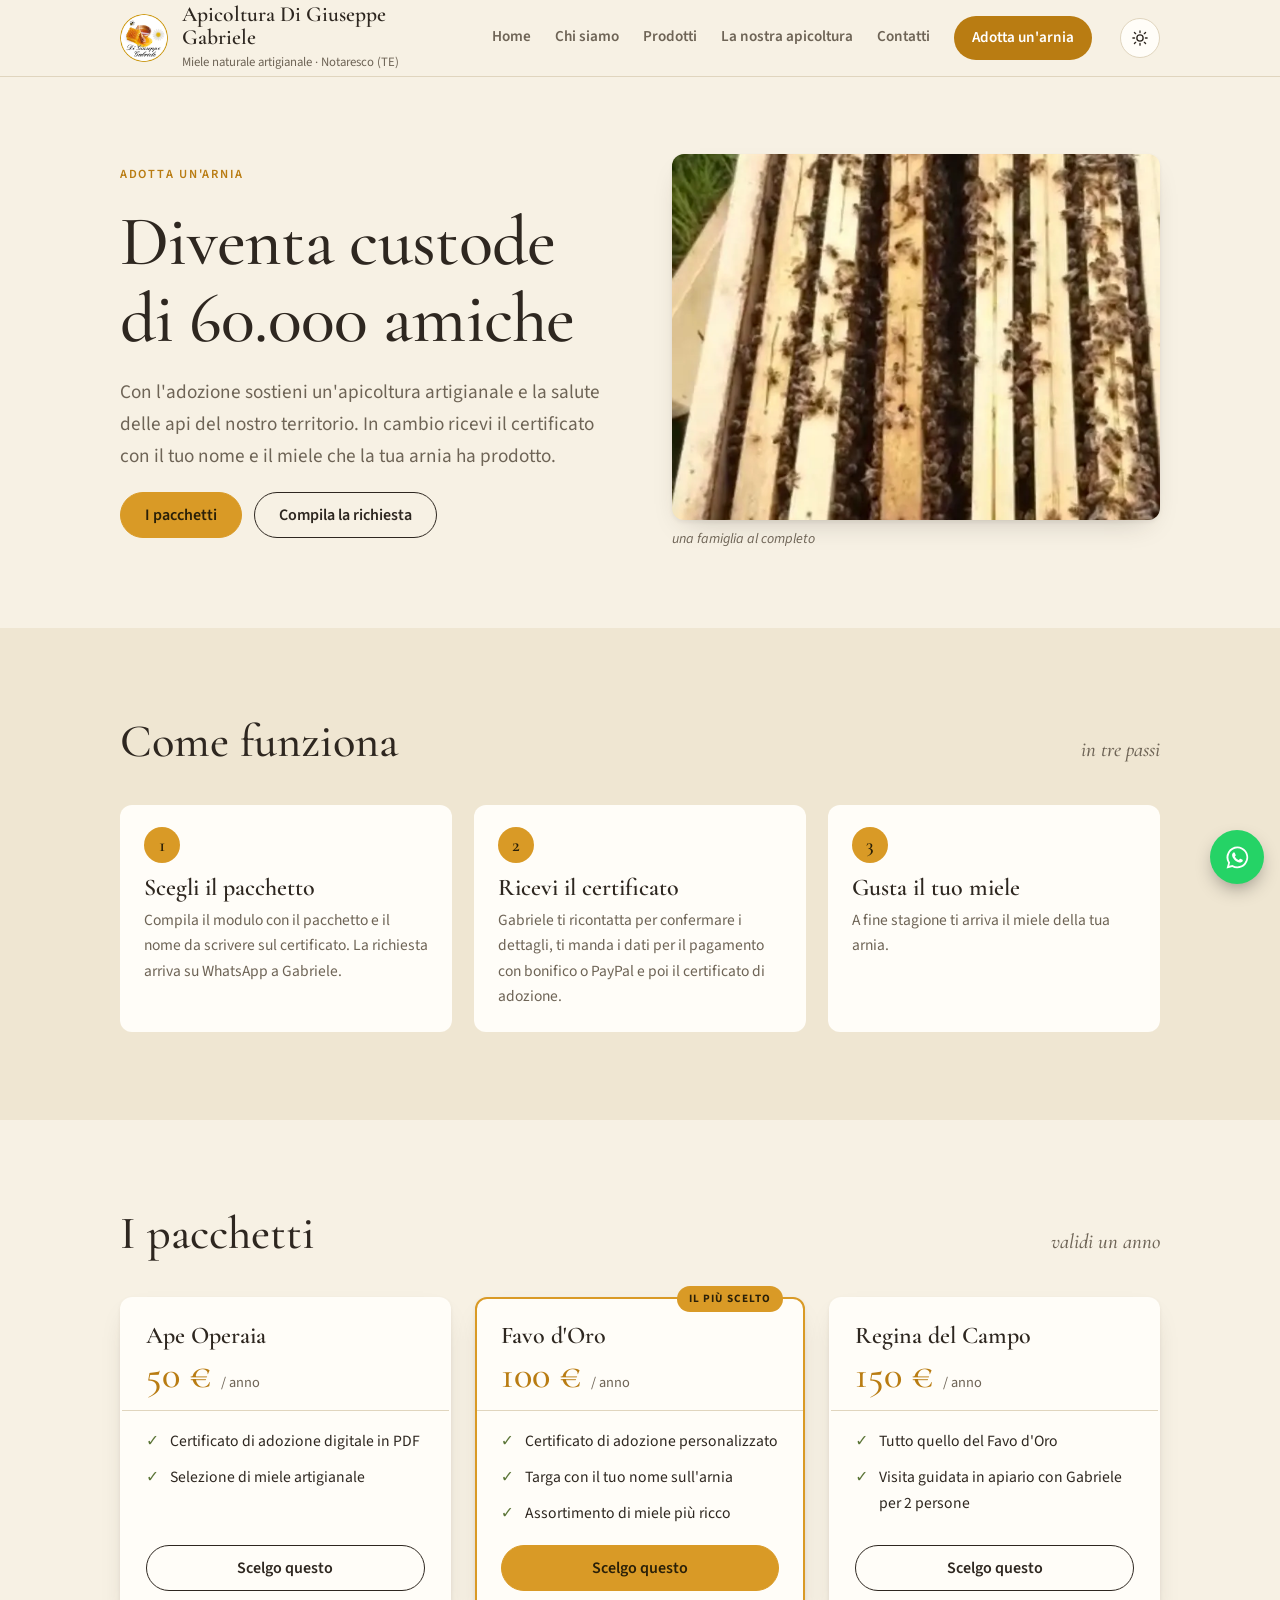
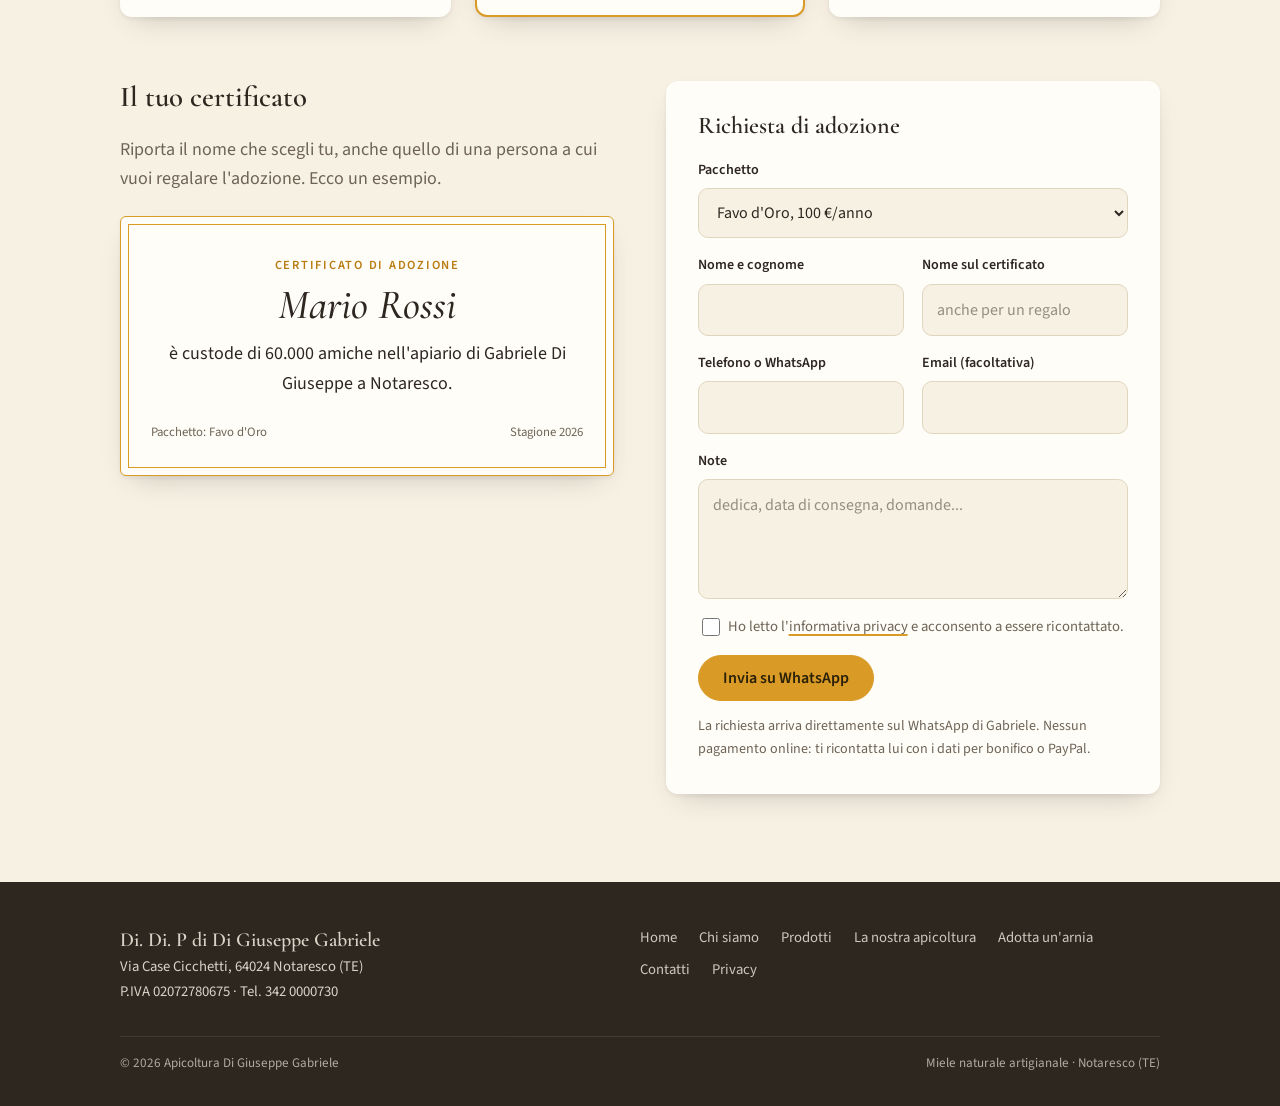
==== commit b9918e75: "Stile più pulito: nuovi caratteri e meno effetti Co-Authored-By: Claude Opus 5.5 <noreply@anthropic." ====
--- a/adotta-un-arnia.html
+++ b/adotta-un-arnia.html
@@ -33,8 +33,9 @@
   <div class="foglio riga-marca">
     <a class="marca" href="index.html" aria-label="Apicoltura Di Giuseppe Gabriele, home">
       <img src="img/logo.png" alt="" width="52" height="52">
-      <span><b>Apicoltura Di Giuseppe Gabriele</b><small>il quaderno dell'apicoltore · Notaresco (TE)</small></span>
+      <span><b>Apicoltura Di Giuseppe Gabriele</b><small>Miele naturale artigianale · Notaresco (TE)</small></span>
     </a>
+    <nav class="linguette" id="linguette" aria-label="Pagine del sito"><ul><li class="l1"><a href="index.html">Home</a></li><li class="l2"><a href="chi-siamo.html">Chi siamo</a></li><li class="l3"><a href="prodotti.html">Prodotti</a></li><li class="l4"><a href="apicoltura.html">La nostra apicoltura</a></li><li class="adotta"><a href="adotta-un-arnia.html" aria-current="page">Adotta un'arnia</a></li><li class="l6"><a href="contatti.html">Contatti</a></li></ul></nav>
     <div class="strumenti">
       <button class="tasto-icona tasto-tema" id="tasto-tema" type="button" aria-label="Cambia tema chiaro o scuro">
         <svg class="sole" viewBox="0 0 24 24" fill="none" stroke="currentColor" stroke-width="1.8" stroke-linecap="round"><circle cx="12" cy="12" r="4.2"/><path d="M12 2.5v2.2M12 19.3v2.2M4.6 4.6l1.6 1.6M17.8 17.8l1.6 1.6M2.5 12h2.2M19.3 12h2.2M4.6 19.4l1.6-1.6M17.8 6.2l1.6-1.6"/></svg>
@@ -45,7 +46,6 @@
       </button>
     </div>
   </div>
-  <nav class="foglio linguette" id="linguette" aria-label="Pagine del sito"><ul><li class="l1"><a href="index.html">Home</a></li><li class="l2"><a href="chi-siamo.html">Chi siamo</a></li><li class="l3"><a href="prodotti.html">Prodotti</a></li><li class="l4"><a href="apicoltura.html">La nostra apicoltura</a></li><li class="adotta"><a href="adotta-un-arnia.html" aria-current="page">Adotta un'arnia</a></li><li class="l6"><a href="contatti.html">Contatti</a></li></ul></nav>
 </header>
 
 <main id="main">
@@ -53,21 +53,20 @@
 <section class="apertura">
   <div class="foglio griglia">
     <div class="spazio">
-      <p class="etichetta">Adotta un'arnia · pagina 5</p>
+      <p class="etichetta">Adotta un'arnia</p>
       <h1>Diventa custode di 60.000 amiche</h1>
       <p class="sottotitolo">Con l'adozione sostieni un'apicoltura artigianale e la salute delle api del nostro territorio. In cambio ricevi il certificato con il tuo nome e il miele che la tua arnia ha prodotto.</p>
       <div class="tasti"><a class="tasto pieno" href="#pacchetti">I pacchetti</a><a class="tasto" href="#modulo-adozione">Compila la richiesta</a></div>
     </div>
     <div style="position:relative">
       <figure class="stampa nastro ruota-2"><img src="img/galleria/19.webp" alt="Telaini pieni di api" width="712" height="1024" fetchpriority="high"><figcaption>una famiglia al completo</figcaption></figure>
-      <span class="timbro"><span>Custode<br>di<br><b>60.000</b><br>amiche</span></span>
     </div>
   </div>
 </section>
 
 <section>
   <div class="foglio">
-    <div class="titolo"><span class="num">§ 1</span><h2>Come funziona</h2><span class="mano">in tre passi</span></div>
+    <div class="titolo"><h2>Come funziona</h2><span class="mano">in tre passi</span></div>
     <ol class="passi">
       <li><h3>Scegli il pacchetto</h3><p>Compila il modulo con il pacchetto e il nome da scrivere sul certificato. La richiesta arriva su WhatsApp a Gabriele.</p></li>
       <li><h3>Ricevi il certificato</h3><p>Gabriele ti ricontatta per confermare i dettagli, ti manda i dati per il pagamento con bonifico o PayPal e poi il certificato di adozione.</p></li>
@@ -78,7 +77,7 @@
 
 <section id="pacchetti">
   <div class="foglio">
-    <div class="titolo"><span class="num">§ 2</span><h2>I pacchetti</h2><span class="mano">validi un anno</span></div>
+    <div class="titolo"><h2>I pacchetti</h2><span class="mano">validi un anno</span></div>
     <div class="pacchetti">
       <article class="pacchetto">
         <div class="cima"><h3>Ape Operaia</h3><span class="prezzo">50 € <small>/ anno</small></span></div>
@@ -107,7 +106,6 @@
           <b>Mario Rossi</b>
           <p>è custode di 60.000 amiche nell'apiario di Gabriele Di Giuseppe a Notaresco.</p>
           <div class="piede"><span>Pacchetto: Favo d'Oro</span><span>Stagione 2026</span></div>
-          <span class="timbro"><span>Apicoltura<br><b>Gabriele</b><br>Notaresco</span></span>
         </div>
       </div>
       <form class="modulo" id="modulo-adozione" data-subject="Richiesta di adozione arnia" novalidate>
@@ -139,7 +137,7 @@
   <div class="foglio">
     <p><strong>Di. Di. P di Di Giuseppe Gabriele</strong><br>Via Case Cicchetti, 64024 Notaresco (TE)<br>P.IVA 02072780675 · Tel. 342 0000730</p>
     <nav aria-label="Pagine del sito"><a href="index.html">Home</a><a href="chi-siamo.html">Chi siamo</a><a href="prodotti.html">Prodotti</a><a href="apicoltura.html">La nostra apicoltura</a><a href="adotta-un-arnia.html">Adotta un'arnia</a><a href="contatti.html">Contatti</a><a href="privacy.html">Privacy</a></nav>
-    <div class="pagina"><span>© <span id="anno">2026</span> Apicoltura Di Giuseppe Gabriele</span><span>quaderno dell'apicoltore · pag. 5 di 6</span></div>
+    <div class="pagina"><span>© <span id="anno">2026</span> Apicoltura Di Giuseppe Gabriele</span><span>Miele naturale artigianale · Notaresco (TE)</span></div>
   </div>
 </footer>
 
--- a/stile.css
+++ b/stile.css
@@ -1,107 +1,97 @@
 /* ==========================================================================
-   Apicoltura Di Giuseppe Gabriele · il quaderno dell'apicoltore
-   Carta, macchina da scrivere, appunti a mano e foto stampate.
+   Apicoltura Di Giuseppe Gabriele
+   Stile classico e caldo: carta chiara, titoli Cormorant Garamond,
+   testi Source Sans, foto con angoli smussati.
    ========================================================================== */
 
 /* font ospitati sul sito */
-@font-face{font-family:"Courier Prime";font-style:normal;font-weight:400;font-display:swap;src:url(fonts/courier-prime-latin-400-normal.woff2) format("woff2")}
-@font-face{font-family:"Courier Prime";font-style:italic;font-weight:400;font-display:swap;src:url(fonts/courier-prime-latin-400-italic.woff2) format("woff2")}
-@font-face{font-family:"Courier Prime";font-style:normal;font-weight:700;font-display:swap;src:url(fonts/courier-prime-latin-700-normal.woff2) format("woff2")}
-@font-face{font-family:"Caveat";font-style:normal;font-weight:400;font-display:swap;src:url(fonts/caveat-latin-400-normal.woff2) format("woff2")}
-@font-face{font-family:"Caveat";font-style:normal;font-weight:600;font-display:swap;src:url(fonts/caveat-latin-600-normal.woff2) format("woff2")}
-@font-face{font-family:"Lora";font-style:normal;font-weight:400;font-display:swap;src:url(fonts/lora-latin-400-normal.woff2) format("woff2")}
-@font-face{font-family:"Lora";font-style:italic;font-weight:400;font-display:swap;src:url(fonts/lora-latin-400-italic.woff2) format("woff2")}
-@font-face{font-family:"Lora";font-style:normal;font-weight:600;font-display:swap;src:url(fonts/lora-latin-600-normal.woff2) format("woff2")}
-@font-face{font-family:"Lora";font-style:normal;font-weight:700;font-display:swap;src:url(fonts/lora-latin-700-normal.woff2) format("woff2")}
+@font-face{font-family:"Cormorant Garamond";font-style:normal;font-weight:500;font-display:swap;src:url(fonts/cormorant-garamond-latin-500-normal.woff2) format("woff2")}
+@font-face{font-family:"Cormorant Garamond";font-style:italic;font-weight:500;font-display:swap;src:url(fonts/cormorant-garamond-latin-500-italic.woff2) format("woff2")}
+@font-face{font-family:"Cormorant Garamond";font-style:normal;font-weight:600;font-display:swap;src:url(fonts/cormorant-garamond-latin-600-normal.woff2) format("woff2")}
+@font-face{font-family:"Source Sans 3";font-style:normal;font-weight:400;font-display:swap;src:url(fonts/source-sans-3-latin-400-normal.woff2) format("woff2")}
+@font-face{font-family:"Source Sans 3";font-style:italic;font-weight:400;font-display:swap;src:url(fonts/source-sans-3-latin-400-italic.woff2) format("woff2")}
+@font-face{font-family:"Source Sans 3";font-style:normal;font-weight:600;font-display:swap;src:url(fonts/source-sans-3-latin-600-normal.woff2) format("woff2")}
+@font-face{font-family:"Source Sans 3";font-style:normal;font-weight:700;font-display:swap;src:url(fonts/source-sans-3-latin-700-normal.woff2) format("woff2")}
 
 /* ---------- colori: giorno ---------- */
 :root{
-  --carta:#F3EBD9;        /* pagina del quaderno */
-  --carta-2:#E9DFC7;      /* carta più vecchia, riquadri */
-  --bianco:#FFFDF8;       /* bordo delle foto stampate */
-  --inchiostro:#2A2520;
-  --matita:#6D6558;
-  --riga:#D5C9AE;         /* righe e bordi */
-  --margine:#C4564B;      /* la riga rossa del margine */
-  --miele:#D6961B;        /* evidenziatore */
-  --miele-chiaro:#F5DFA3;
-  --timbro:#B2402F;
-  --erba:#5C7838;
-  --nastro:rgba(232,205,120,.55);
-  --ombra:0 1px 2px rgba(42,37,32,.12), 0 8px 18px -10px rgba(42,37,32,.35);
-  --f-macchina:"Courier Prime","Courier New",Courier,monospace;
-  --f-mano:"Caveat","Segoe Print","Bradley Hand",cursive;
-  --f-testo:"Lora",Georgia,"Times New Roman",serif;
-  --largo:1040px;
+  --carta:#F7F1E4;
+  --carta-2:#EFE6D2;
+  --bianco:#FFFDF8;
+  --inchiostro:#2E2720;
+  --matita:#6E6456;
+  --riga:#E0D5BE;
+  --miele:#B97C12;
+  --miele-vivo:#D99A26;
+  --miele-chiaro:#F4E3B5;
+  --erba:#5A7436;
+  --ombra:0 2px 4px rgba(46,39,32,.06), 0 12px 28px -14px rgba(46,39,32,.28);
+  --r:12px;
+  --f-titoli:"Cormorant Garamond",Garamond,Georgia,"Times New Roman",serif;
+  --f-testo:"Source Sans 3","Segoe UI",system-ui,-apple-system,sans-serif;
+  --largo:1120px;
   --colonna:680px;
 }
 /* ---------- colori: notte ---------- */
 @media (prefers-color-scheme: dark){
   :root:not([data-theme="light"]){
     color-scheme:dark;
-    --carta:#221D17; --carta-2:#2B251D; --bianco:#332C24;
-    --inchiostro:#EEE5D2; --matita:#B1A58E; --riga:#3F372C;
-    --margine:#D0655A; --miele:#E7B347; --miele-chiaro:#4A3A14; --timbro:#DD6B58; --erba:#A2BF72;
-    --nastro:rgba(232,205,120,.28);
-    --ombra:0 1px 2px rgba(0,0,0,.4), 0 10px 22px -10px rgba(0,0,0,.7);
+    --carta:#1E1A15; --carta-2:#27221B; --bianco:#2E2820;
+    --inchiostro:#F0E8D8; --matita:#B6AB97; --riga:#3A3329;
+    --miele:#E4AE4A; --miele-vivo:#E9B85A; --miele-chiaro:#46371A; --erba:#A6C27A;
+    --ombra:0 2px 4px rgba(0,0,0,.3), 0 14px 30px -14px rgba(0,0,0,.7);
   }
 }
 :root[data-theme="dark"]{
   color-scheme:dark;
-  --carta:#221D17; --carta-2:#2B251D; --bianco:#332C24;
-  --inchiostro:#EEE5D2; --matita:#B1A58E; --riga:#3F372C;
-  --margine:#D0655A; --miele:#E7B347; --miele-chiaro:#4A3A14; --timbro:#DD6B58; --erba:#A2BF72;
-  --nastro:rgba(232,205,120,.28);
-  --ombra:0 1px 2px rgba(0,0,0,.4), 0 10px 22px -10px rgba(0,0,0,.7);
+  --carta:#1E1A15; --carta-2:#27221B; --bianco:#2E2820;
+  --inchiostro:#F0E8D8; --matita:#B6AB97; --riga:#3A3329;
+  --miele:#E4AE4A; --miele-vivo:#E9B85A; --miele-chiaro:#46371A; --erba:#A6C27A;
+  --ombra:0 2px 4px rgba(0,0,0,.3), 0 14px 30px -14px rgba(0,0,0,.7);
 }
 
 /* ---------- base ---------- */
 *,*::before,*::after{box-sizing:border-box}
 html{overflow-x:hidden;-webkit-text-size-adjust:100%;scroll-behavior:smooth;scroll-padding-top:20px}
-body{margin:0;background:var(--carta);color:var(--inchiostro);font:400 17px/1.7 var(--f-testo);-webkit-font-smoothing:antialiased;position:relative;overflow-x:hidden}
-/* grana della carta */
-body::before{content:"";position:absolute;inset:0;z-index:-1;pointer-events:none;opacity:.22;background-image:url("data:image/svg+xml,%3Csvg xmlns='http://www.w3.org/2000/svg' width='220' height='220'%3E%3Cfilter id='g'%3E%3CfeTurbulence type='fractalNoise' baseFrequency='.9' numOctaves='2' stitchTiles='stitch'/%3E%3CfeColorMatrix values='0 0 0 0 .35 0 0 0 0 .28 0 0 0 0 .18 0 0 0 .6 0'/%3E%3C/filter%3E%3Crect width='100%25' height='100%25' filter='url(%23g)'/%3E%3C/svg%3E")}
+body{margin:0;background:var(--carta);color:var(--inchiostro);font:400 18px/1.65 var(--f-testo);-webkit-font-smoothing:antialiased}
 img{max-width:100%;height:auto;display:block}
-a{color:inherit;text-decoration-color:var(--miele);text-decoration-thickness:2px;text-underline-offset:3px}
-a:hover{text-decoration-color:var(--inchiostro)}
+a{color:inherit;text-decoration-color:var(--miele-vivo);text-decoration-thickness:1.5px;text-underline-offset:3px}
+a:hover{color:var(--miele)}
 [hidden]{display:none!important}
 p{margin:0}
-h1,h2,h3,h4{font-family:var(--f-macchina);font-weight:700;line-height:1.15;margin:0;text-wrap:balance;letter-spacing:.01em}
-h1{font-size:clamp(1.9rem,4.6vw,3.2rem);text-transform:uppercase}
-h2{font-size:clamp(1.5rem,3vw,2.1rem);text-transform:uppercase}
-h3{font-size:1.25rem}
-:focus-visible{outline:3px solid var(--miele);outline-offset:3px}
+h1,h2,h3,h4{font-family:var(--f-titoli);font-weight:600;line-height:1.1;margin:0;text-wrap:balance}
+h1{font-size:clamp(2.6rem,6vw,4.4rem);font-weight:500;letter-spacing:-.01em}
+h2{font-size:clamp(2rem,3.8vw,2.9rem);font-weight:500}
+h3{font-size:1.5rem}
+:focus-visible{outline:3px solid var(--miele-vivo);outline-offset:3px;border-radius:4px}
 .salta{position:absolute;left:-9999px;top:8px;background:var(--inchiostro);color:var(--carta);padding:10px 14px;z-index:100}
 .salta:focus{left:12px}
-.macchina{font-family:var(--f-macchina)}
-.mano{font-family:var(--f-mano);font-weight:600;font-size:1.55rem;line-height:1.15;color:var(--matita)}
+.macchina{font-family:var(--f-titoli)}
+/* note brevi: corsivo del titolo, colore miele */
+.mano{font-family:var(--f-titoli);font-style:italic;font-weight:500;font-size:1.3rem;line-height:1.3;color:var(--matita)}
 .mano.miele{color:var(--miele)}
 .mano.erba{color:var(--erba)}
-.etichetta{font:700 .74rem/1 var(--f-macchina);letter-spacing:.16em;text-transform:uppercase;color:var(--matita)}
-.evidenzia{background:linear-gradient(transparent 55%,var(--miele-chiaro) 55%,var(--miele-chiaro) 92%,transparent 92%)}
+.etichetta{font:600 .78rem/1.3 var(--f-testo);letter-spacing:.14em;text-transform:uppercase;color:var(--miele)}
+.evidenzia{background:none;color:var(--inchiostro);font-weight:600}
 .testo{max-width:var(--colonna)}
 .testo p+p{margin-top:1em}
 .spazio{display:flex;flex-direction:column;gap:22px}
 
-/* ---------- il foglio ---------- */
-.foglio{max-width:var(--largo);margin:0 auto;padding-inline:clamp(16px,4vw,48px)}
-/* margine rosso da quaderno: solo da tablet in su */
-@media (min-width:900px){
-  .foglio{position:relative;padding-left:clamp(56px,7vw,88px)}
-  .foglio::before{content:"";position:absolute;left:clamp(30px,4vw,52px);top:0;bottom:0;width:1px;background:var(--margine);opacity:.55}
-}
-main>section{padding-block:clamp(40px,6vw,72px)}
-main>section+section{border-top:1px dashed var(--riga)}
+/* ---------- impaginazione ---------- */
+.foglio{max-width:var(--largo);margin:0 auto;padding-inline:clamp(16px,4vw,40px)}
+main>section{padding-block:clamp(48px,7vw,88px)}
+main>section:nth-of-type(even){background:var(--carta-2)}
 
 /* ---------- testata ---------- */
-.testata{padding-block:18px 0}
-.testata .riga-marca{display:flex;flex-wrap:wrap;align-items:flex-end;justify-content:space-between;gap:14px 28px}
+.testata{background:var(--carta);border-bottom:1px solid var(--riga);position:sticky;top:env(safe-area-inset-top,0px);z-index:50}
+.testata .riga-marca{display:flex;align-items:center;justify-content:space-between;gap:14px 28px;min-height:76px}
 .marca{display:flex;align-items:center;gap:14px;text-decoration:none}
-.marca img{width:52px;height:52px;border-radius:50%;border:2px solid var(--bianco);box-shadow:var(--ombra)}
-.marca b{display:block;font:700 1.02rem/1.2 var(--f-macchina);text-transform:uppercase;letter-spacing:.04em}
-.marca small{display:block;font-family:var(--f-mano);font-size:1.15rem;color:var(--matita);line-height:1;margin-top:2px}
+.marca:hover{color:inherit}
+.marca img{width:48px;height:48px;border-radius:50%}
+.marca b{display:block;font:600 1.35rem/1.1 var(--f-titoli)}
+.marca small{display:block;font-size:.8rem;color:var(--matita);margin-top:2px}
 .strumenti{display:flex;align-items:center;gap:8px}
-.tasto-icona{width:40px;height:40px;display:grid;place-items:center;border:1.5px solid var(--inchiostro);background:transparent;color:var(--inchiostro);border-radius:4px;cursor:pointer}
+.tasto-icona{width:40px;height:40px;display:grid;place-items:center;border:1px solid var(--riga);background:var(--bianco);color:var(--inchiostro);border-radius:50%;cursor:pointer}
 .tasto-icona svg{width:18px;height:18px}
 .tasto-menu{display:none}
 .tasto-tema .luna{display:none}
@@ -111,292 +101,294 @@
   :root:not([data-theme="light"]) .tasto-tema .sole{display:none}
   :root:not([data-theme="light"]) .tasto-tema .luna{display:block}
 }
-/* linguette del quaderno */
-.linguette{border-bottom:2px solid var(--inchiostro);margin-top:16px}
-.linguette ul{list-style:none;margin:0;padding:0;display:flex;flex-wrap:wrap;gap:6px;align-items:flex-end}
-.linguette a{display:block;padding:9px 14px 7px;font:700 .8rem/1 var(--f-macchina);letter-spacing:.1em;text-transform:uppercase;text-decoration:none;border:1.5px solid var(--riga);border-bottom:0;border-radius:6px 6px 0 0;background:var(--carta-2);color:var(--matita);border-top:5px solid var(--l,var(--riga));transition:transform .15s}
-.linguette a:hover{transform:translateY(-2px);color:var(--inchiostro)}
-.linguette a[aria-current="page"]{background:var(--inchiostro);color:var(--carta);border-color:var(--inchiostro);border-top-color:var(--l,var(--inchiostro))}
-.linguette .adotta a{--l:var(--miele)}
-.linguette .l1 a{--l:#C9A46B}.linguette .l2 a{--l:#A8B99A}.linguette .l3 a{--l:#D6A16C}.linguette .l4 a{--l:#8FA9B8}.linguette .l6 a{--l:#C08C8C}
-@media (max-width:760px){
+/* menu */
+.linguette{margin-left:auto}
+.linguette ul{list-style:none;margin:0;padding:0;display:flex;flex-wrap:wrap;gap:4px 24px;align-items:center}
+.linguette a{display:block;padding:6px 0;font-weight:600;font-size:.95rem;text-decoration:none;color:var(--matita);border-bottom:2px solid transparent}
+.linguette a:hover{color:var(--inchiostro)}
+.linguette a[aria-current="page"]{color:var(--inchiostro);border-bottom-color:var(--miele-vivo)}
+.linguette .adotta a{background:var(--inchiostro);color:var(--carta);padding:9px 18px;border-radius:999px;border:0}
+.linguette .adotta a:hover{background:var(--miele);color:#fff}
+.linguette .adotta a[aria-current="page"]{background:var(--miele);color:#fff}
+@media (max-width:1080px){
+  .testata .riga-marca{flex-wrap:wrap}
   .tasto-menu{display:grid}
-  .linguette{display:none;border:0;margin-top:10px}
+  .linguette{display:none;order:3;width:100%;margin:0}
   .linguette.aperto{display:block}
-  .linguette ul{flex-direction:column;align-items:stretch;gap:4px}
-  .linguette a{border:1.5px solid var(--riga);border-left:6px solid var(--l,var(--riga));border-radius:4px;padding:12px 14px;font-size:.9rem}
-}
-
-/* ---------- foto stampate ---------- */
-.stampa{margin:0;background:var(--bianco);padding:10px 10px 12px;box-shadow:var(--ombra);display:inline-flex;flex-direction:column;gap:8px;max-width:100%;position:relative}
-.stampa img{width:100%}
-.stampa figcaption{font-family:var(--f-mano);font-size:1.3rem;line-height:1.1;color:var(--matita);padding:2px 4px 0}
-.stampa.nastro::before{content:"";position:absolute;top:-12px;left:50%;width:110px;height:26px;margin-left:-55px;background:var(--nastro);transform:rotate(-3deg);box-shadow:0 1px 2px rgba(0,0,0,.08);z-index:1}
-.stampa.nastro-2::before{left:22px;margin:0;transform:rotate(-24deg)}
-.stampa.nastro-2::after{content:"";position:absolute;top:-10px;right:14px;width:90px;height:24px;background:var(--nastro);transform:rotate(18deg);z-index:1}
-.ruota-1{transform:rotate(-1.6deg)}
-.ruota-2{transform:rotate(1.4deg)}
-.ruota-3{transform:rotate(-.8deg)}
+  .linguette ul{flex-direction:column;align-items:stretch;gap:0;padding-bottom:16px}
+  .linguette li{border-top:1px solid var(--riga)}
+  .linguette a{padding:13px 2px;font-size:1.05rem;border:0}
+  .linguette a[aria-current="page"]{color:var(--miele)}
+  .linguette .adotta{margin-top:12px;border:0}
+  .linguette .adotta a{text-align:center;padding:13px}
+}
+@media (max-width:520px){.marca b{font-size:1.1rem}.marca small{font-size:.72rem}}
+
+/* ---------- foto ---------- */
+.stampa{margin:0;display:flex;flex-direction:column;gap:8px;max-width:100%}
+.stampa img{width:100%;border-radius:var(--r);box-shadow:var(--ombra);background:var(--carta-2)}
+.stampa figcaption{font-size:.88rem;font-style:italic;color:var(--matita)}
 .stampa.quadro img{aspect-ratio:1;object-fit:cover}
 .stampa.orizz img{aspect-ratio:3/2;object-fit:cover}
-.stampa.vert img{aspect-ratio:3/4;object-fit:cover}
-.stampa.vasetto{background:var(--bianco)}
-.stampa.vasetto img{object-fit:contain;padding:8px;aspect-ratio:1}
-@media (prefers-reduced-motion:no-preference){.stampa{transition:transform .25s}.stampa:hover{transform:rotate(0) scale(1.01)}}
-
-/* ---------- timbro ---------- */
-.timbro{display:inline-grid;place-items:center;text-align:center;width:118px;height:118px;border:2.5px solid var(--timbro);border-radius:50%;color:var(--timbro);font:700 .66rem/1.25 var(--f-macchina);letter-spacing:.12em;text-transform:uppercase;padding:14px;transform:rotate(-12deg);opacity:.85;position:relative;mix-blend-mode:multiply;mask-image:url("data:image/svg+xml,%3Csvg xmlns='http://www.w3.org/2000/svg' width='120' height='120'%3E%3Cfilter id='n'%3E%3CfeTurbulence baseFrequency='.9' numOctaves='3'/%3E%3CfeColorMatrix values='0 0 0 0 0 0 0 0 0 0 0 0 0 0 0 0 0 0 2.2 -.55'/%3E%3C/filter%3E%3Crect width='120' height='120' filter='url(%23n)'/%3E%3C/svg%3E");-webkit-mask-image:url("data:image/svg+xml,%3Csvg xmlns='http://www.w3.org/2000/svg' width='120' height='120'%3E%3Cfilter id='n'%3E%3CfeTurbulence baseFrequency='.9' numOctaves='3'/%3E%3CfeColorMatrix values='0 0 0 0 0 0 0 0 0 0 0 0 0 0 0 0 0 0 2.2 -.55'/%3E%3C/filter%3E%3Crect width='120' height='120' filter='url(%23n)'/%3E%3C/svg%3E")}
-.timbro::after{content:"";position:absolute;inset:6px;border:1px solid var(--timbro);border-radius:50%}
-.timbro b{font-size:1.05rem;letter-spacing:.06em}
-:root[data-theme="dark"] .timbro{mix-blend-mode:normal}
-@media (prefers-color-scheme: dark){:root:not([data-theme="light"]) .timbro{mix-blend-mode:normal}}
+.stampa.vert img{aspect-ratio:4/5;object-fit:cover}
+.stampa.vasetto img{object-fit:contain;padding:14px;aspect-ratio:1;background:#fff}
 
 /* ---------- tasti ---------- */
-.tasto{display:inline-flex;align-items:center;gap:10px;font:700 .82rem/1 var(--f-macchina);letter-spacing:.12em;text-transform:uppercase;padding:14px 20px;border:2px solid var(--inchiostro);background:transparent;color:var(--inchiostro);text-decoration:none;cursor:pointer;border-radius:3px;transition:background .15s,color .15s,transform .15s}
-.tasto:hover{background:var(--inchiostro);color:var(--carta);transform:translate(-1px,-1px);box-shadow:3px 3px 0 var(--miele)}
-.tasto.pieno{background:var(--inchiostro);color:var(--carta)}
-.tasto.pieno:hover{background:var(--miele);border-color:var(--miele);color:#2A2520}
+.tasto{display:inline-flex;align-items:center;justify-content:center;gap:10px;font:600 1rem/1 var(--f-testo);padding:14px 24px;border:1.5px solid var(--inchiostro);background:transparent;color:var(--inchiostro);text-decoration:none;cursor:pointer;border-radius:999px;transition:background .15s,color .15s,border-color .15s}
+.tasto:hover{background:var(--inchiostro);color:var(--carta)}
+.tasto.pieno{background:var(--miele-vivo);border-color:var(--miele-vivo);color:#2A2008}
+.tasto.pieno:hover{background:var(--miele);border-color:var(--miele);color:#fff}
 .tasto svg{width:16px;height:16px}
 .tasti{display:flex;flex-wrap:wrap;gap:12px}
 
-/* ---------- intestazione di pagina ---------- */
-.apertura{padding-block:clamp(28px,5vw,64px) clamp(36px,5vw,56px)}
-.apertura .griglia{display:grid;grid-template-columns:1.1fr .9fr;gap:clamp(28px,5vw,64px);align-items:center}
-.apertura .spazio{gap:18px}
-.apertura .sottotitolo{font-size:1.2rem;color:var(--matita);max-width:52ch}
-.apertura .stampa{max-width:520px;justify-self:end}
-.apertura .timbro{position:absolute;right:-24px;bottom:-30px;z-index:2}
-@media (max-width:820px){.apertura .griglia{grid-template-columns:1fr}.apertura .stampa{justify-self:start;margin-top:12px}.apertura .timbro{right:4px;bottom:-20px}}
-
-/* titolo di sezione: battuto a macchina con doppia riga */
-.titolo{display:flex;flex-wrap:wrap;align-items:baseline;gap:8px 20px;margin-bottom:clamp(22px,3vw,36px);padding-bottom:10px;border-bottom:3px double var(--inchiostro)}
-.titolo .num{font:400 .8rem/1 var(--f-macchina);color:var(--matita);letter-spacing:.14em}
-.titolo .mano{margin-left:auto;font-size:1.35rem}
-
-/* ---------- home: pagina a griglia ---------- */
-.riquadri{display:grid;grid-template-columns:repeat(3,1fr);gap:26px}
+/* ---------- apertura di pagina ---------- */
+.apertura{padding-block:clamp(40px,6vw,80px)!important;background:var(--carta)!important}
+.apertura .griglia{display:grid;grid-template-columns:1fr 1fr;gap:clamp(28px,5vw,64px);align-items:center}
+.apertura .spazio{gap:20px}
+.apertura .sottotitolo{font-size:1.2rem;color:var(--matita);max-width:48ch}
+.apertura .stampa img{aspect-ratio:4/3;object-fit:cover}
+@media (max-width:820px){.apertura .griglia{grid-template-columns:1fr}}
+
+/* titolo di sezione */
+.titolo{display:flex;flex-wrap:wrap;align-items:baseline;gap:6px 20px;margin-bottom:clamp(24px,3vw,40px)}
+.titolo .mano{margin-left:auto}
+@media (max-width:640px){.titolo .mano{margin-left:0;width:100%}}
+
+/* ---------- home ---------- */
+.riquadri{display:grid;grid-template-columns:repeat(3,1fr);gap:clamp(20px,3vw,34px)}
 .riquadro{display:flex;flex-direction:column;gap:12px}
-.riquadro h3{font-size:1.05rem;text-transform:uppercase;letter-spacing:.06em}
-.riquadro p{color:var(--matita);font-size:.98rem}
-.riquadro .stampa{align-self:flex-start;width:100%}
-.riquadro a.link{font:700 .78rem/1 var(--f-macchina);letter-spacing:.12em;text-transform:uppercase;text-decoration:none;border-bottom:2px solid var(--miele);align-self:flex-start;padding-bottom:3px}
-.riquadro a.link:hover{border-color:var(--inchiostro)}
+.riquadro .stampa img{aspect-ratio:4/3;object-fit:cover}
+.riquadro .stampa.vasetto img{object-fit:contain}
+.riquadro .stampa figcaption{display:none}
+.riquadro h3{margin-top:6px}
+.riquadro p{color:var(--matita)}
+.riquadro a.link{font-weight:600;color:var(--miele);text-decoration:none;align-self:flex-start}
+.riquadro a.link::after{content:" →"}
+.riquadro a.link:hover{text-decoration:underline}
 @media (max-width:880px){.riquadri{grid-template-columns:1fr 1fr}}
 @media (max-width:560px){.riquadri{grid-template-columns:1fr}}
 
-/* riga di appunti: cose da sapere */
-.appunti{display:grid;grid-template-columns:repeat(3,1fr);gap:18px 32px}
-.appunti div{border-top:1.5px solid var(--inchiostro);padding-top:12px}
-.appunti b{display:block;font:700 .78rem/1.3 var(--f-macchina);letter-spacing:.12em;text-transform:uppercase;margin-bottom:6px}
-.appunti p{color:var(--matita);font-size:.95rem}
-@media (max-width:700px){.appunti{grid-template-columns:1fr}}
-
-/* ---------- blocco a righe (foglio di appunti) ---------- */
-.righe{background:var(--carta-2);border:1px solid var(--riga);padding:clamp(20px,3vw,32px);background-image:repeating-linear-gradient(transparent 0 27px,var(--riga) 27px 28px);background-origin:content-box;line-height:28px}
-.righe p{line-height:28px}
-.righe h3{line-height:28px;margin-bottom:28px}
-
-/* ---------- citazione scritta a mano ---------- */
-.citazione{font-family:var(--f-mano);font-weight:400;font-size:clamp(1.7rem,3.2vw,2.4rem);line-height:1.2;color:var(--inchiostro);max-width:30ch;border-left:3px solid var(--miele);padding-left:20px;margin:0}
-.citazione cite{display:block;font:400 .8rem/1 var(--f-macchina);letter-spacing:.14em;text-transform:uppercase;color:var(--matita);margin-top:14px;font-style:normal}
-
-/* ---------- due colonne testo + foto ---------- */
-.due{display:grid;grid-template-columns:1fr 1fr;gap:clamp(28px,5vw,64px);align-items:start}
+.appunti{display:grid;grid-template-columns:repeat(3,1fr);gap:22px}
+.appunti div{background:var(--bianco);border-radius:var(--r);padding:22px 24px}
+main>section:nth-of-type(odd) .appunti div{background:var(--carta-2)}
+.appunti b{display:block;font:600 1.35rem/1.2 var(--f-titoli);margin-bottom:8px}
+.appunti p{color:var(--matita);font-size:1rem}
+@media (max-width:760px){.appunti{grid-template-columns:1fr}}
+
+.righe{background:var(--bianco);border-radius:var(--r);padding:clamp(20px,3vw,32px)}
+
+/* citazione */
+.citazione{font-family:var(--f-titoli);font-style:italic;font-weight:500;font-size:clamp(1.6rem,2.8vw,2.1rem);line-height:1.3;color:var(--inchiostro);max-width:32ch;border-left:3px solid var(--miele-vivo);padding-left:22px;margin:0}
+.citazione cite{display:block;font:600 .78rem/1 var(--f-testo);letter-spacing:.14em;text-transform:uppercase;color:var(--matita);margin-top:14px;font-style:normal}
+
+/* due colonne */
+.due{display:grid;grid-template-columns:1fr 1fr;gap:clamp(28px,5vw,64px);align-items:center}
 .due.invertito>:first-child{order:2}
-.due .stampa{width:100%;max-width:460px}
-.due .foto-doppie{position:relative;padding-bottom:26%}
-.due .foto-doppie .stampa:first-child{width:78%}
-.due .foto-doppie .stampa:last-child{position:absolute;right:0;bottom:0;width:46%}
+.due .stampa{width:100%}
+.due .foto-doppie{display:grid;grid-template-columns:1.4fr 1fr;gap:16px;align-items:end}
+.due .foto-doppie .stampa img{aspect-ratio:auto}
+.due .foto-doppie .stampa:first-child img{aspect-ratio:4/3;object-fit:cover}
+.due .foto-doppie .stampa:last-child img{aspect-ratio:3/4;object-fit:cover}
 @media (max-width:820px){.due{grid-template-columns:1fr}.due.invertito>:first-child{order:0}}
 
-/* ---------- schede prodotto (etichette da vasetto) ---------- */
+/* ---------- prodotti ---------- */
 .mieli{display:grid;grid-template-columns:repeat(3,1fr);gap:26px}
-.scheda{border:1.5px solid var(--inchiostro);background:var(--bianco);display:flex;flex-direction:column}
-.scheda .foto{padding:14px;border-bottom:1.5px dashed var(--riga)}
+.scheda{background:var(--bianco);border-radius:var(--r);overflow:hidden;display:flex;flex-direction:column;box-shadow:var(--ombra)}
+.scheda .foto{padding:18px;background:#fff}
 .scheda .foto img{aspect-ratio:1;object-fit:contain;width:100%}
-.scheda .corpo{padding:18px 20px 22px;display:flex;flex-direction:column;gap:12px;flex:1}
-.scheda h3{text-transform:uppercase;font-size:1.05rem;letter-spacing:.06em;display:flex;justify-content:space-between;gap:10px;align-items:center}
-.scheda .tono{width:22px;height:22px;border-radius:50%;border:1px solid rgba(0,0,0,.2);flex:none}
-.scheda dl{margin:0;display:grid;grid-template-columns:auto 1fr;gap:4px 12px;font-size:.92rem}
-.scheda dt{font:700 .68rem/1.9 var(--f-macchina);letter-spacing:.12em;text-transform:uppercase;color:var(--matita)}
+.scheda .corpo{padding:20px 22px 24px;display:flex;flex-direction:column;gap:12px;flex:1}
+.scheda h3{display:flex;justify-content:space-between;gap:10px;align-items:center}
+.scheda .tono{width:20px;height:20px;border-radius:50%;border:1px solid rgba(0,0,0,.15);flex:none}
+.scheda dl{margin:0;display:grid;grid-template-columns:auto 1fr;gap:4px 14px;font-size:.95rem}
+.scheda dt{color:var(--matita)}
 .scheda dd{margin:0}
-.scheda .formati{margin-top:auto;font:400 .82rem/1.6 var(--f-macchina);color:var(--matita);border-top:1px solid var(--riga);padding-top:10px}
+.scheda .formati{margin-top:auto;font-size:.92rem;color:var(--matita);border-top:1px solid var(--riga);padding-top:12px}
 .scheda .formati b{color:var(--inchiostro)}
 @media (max-width:900px){.mieli{grid-template-columns:1fr 1fr}}
 @media (max-width:560px){.mieli{grid-template-columns:1fr}}
 .altri{display:grid;grid-template-columns:repeat(3,1fr);gap:26px;margin-top:clamp(28px,4vw,44px)}
-.altro{display:grid;grid-template-columns:120px 1fr;gap:16px;align-items:center}
-.altro .stampa{padding:6px 6px 8px;width:100%}
-.altro h3{font-size:1rem;text-transform:uppercase;letter-spacing:.05em;margin-bottom:4px}
-.altro p{font-size:.93rem;color:var(--matita)}
+.altro{display:grid;grid-template-columns:110px 1fr;gap:18px;align-items:center}
+.altro .stampa{width:100%}
+.altro h3{font-size:1.3rem;margin-bottom:4px}
+.altro p{font-size:.95rem;color:var(--matita)}
 @media (max-width:900px){.altri{grid-template-columns:1fr}}
 
-/* ---------- ricette: elenco numerato ---------- */
-.ricette{list-style:none;margin:0;padding:0;counter-reset:r;display:grid;grid-template-columns:1fr 1fr;gap:0 40px}
-.ricette li{counter-increment:r;padding:18px 0 18px 54px;position:relative;border-bottom:1px dashed var(--riga)}
-.ricette li::before{content:counter(r,decimal-leading-zero);position:absolute;left:0;top:20px;font:700 1.1rem/1 var(--f-macchina);color:var(--miele)}
-.ricette h3{font-size:1.05rem;margin-bottom:4px}
-.ricette p{font-size:.95rem;color:var(--matita)}
-.ricette .mano{font-size:1.25rem;display:block;margin-top:6px}
+/* ricette */
+.ricette{list-style:none;margin:0;padding:0;counter-reset:r;display:grid;grid-template-columns:1fr 1fr;gap:20px}
+.ricette li{counter-increment:r;background:var(--bianco);border-radius:var(--r);padding:22px 24px 22px 70px;position:relative}
+.ricette li::before{content:counter(r);position:absolute;left:22px;top:20px;width:32px;height:32px;border-radius:50%;background:var(--miele-chiaro);color:var(--miele);display:grid;place-items:center;font:600 1.1rem/1 var(--f-titoli)}
+.ricette h3{font-size:1.35rem;margin-bottom:6px}
+.ricette p{font-size:.97rem;color:var(--matita)}
+.ricette .mano{font-size:1.1rem;display:block;margin-top:8px}
 @media (max-width:760px){.ricette{grid-template-columns:1fr}}
 
-/* ---------- calendario: mesi a soffietto ---------- */
-.mesi{border-top:1.5px solid var(--inchiostro)}
-.mese{border-bottom:1px solid var(--riga)}
-.mese summary{list-style:none;cursor:pointer;display:grid;grid-template-columns:52px 1fr auto;gap:16px;align-items:center;padding:16px 4px}
+/* ---------- calendario ---------- */
+.mesi{background:var(--bianco);border-radius:var(--r);overflow:hidden}
+.mese+.mese{border-top:1px solid var(--riga)}
+.mese summary{list-style:none;cursor:pointer;display:grid;grid-template-columns:44px 1fr auto;gap:14px;align-items:center;padding:16px 22px}
 .mese summary::-webkit-details-marker{display:none}
-.mese summary .n{font:700 .8rem/1 var(--f-macchina);color:var(--matita);letter-spacing:.1em}
-.mese summary h3{font-size:1.15rem;text-transform:uppercase;letter-spacing:.06em;display:flex;align-items:center;gap:12px;flex-wrap:wrap}
-.mese summary h3 .raccolto{font:700 .62rem/1 var(--f-macchina);letter-spacing:.12em;padding:5px 8px;background:var(--miele-chiaro);color:var(--inchiostro);border-radius:2px;text-transform:uppercase}
-.mese summary .segno{width:26px;height:26px;border:1.5px solid var(--inchiostro);border-radius:50%;display:grid;place-items:center;font:700 1rem/1 var(--f-macchina)}
+.mese summary .n{font-size:.85rem;color:var(--matita);font-variant-numeric:tabular-nums}
+.mese summary h3{font-size:1.4rem;display:flex;align-items:center;gap:12px;flex-wrap:wrap}
+.mese summary h3 .raccolto{font:600 .68rem/1 var(--f-testo);letter-spacing:.1em;padding:5px 9px;background:var(--miele-chiaro);color:var(--miele);border-radius:999px;text-transform:uppercase}
+.mese summary .segno{width:28px;height:28px;border-radius:50%;background:var(--carta-2);display:grid;place-items:center;font-weight:600;color:var(--matita)}
 .mese summary .segno::before{content:"+"}
 .mese[open] summary .segno::before{content:"–"}
-.mese summary:hover h3{text-decoration:underline;text-decoration-color:var(--miele);text-decoration-thickness:2px}
-.mese .dentro{display:grid;grid-template-columns:1fr 1.4fr;gap:clamp(20px,3vw,40px);padding:6px 4px 30px 68px;align-items:start}
+.mese summary:hover h3{color:var(--miele)}
+.mese[open]{background:var(--carta)}
+.mese .dentro{display:grid;grid-template-columns:1fr 1.4fr;gap:clamp(20px,3vw,36px);padding:6px 22px 28px 80px;align-items:start}
 .mese .dentro .stampa{width:100%}
-.mese .fiori{font-family:var(--f-mano);font-size:1.4rem;line-height:1.15;color:var(--erba);margin-bottom:12px}
-.mese .fiori::before{content:"Fiorisce: ";color:var(--matita)}
-.mese .dentro p{color:var(--inchiostro);font-size:.98rem}
-@media (max-width:760px){.mese .dentro{grid-template-columns:1fr;padding-left:4px}.mese summary{grid-template-columns:40px 1fr auto}}
+.mese .dentro .stampa figcaption{display:none}
+.mese .fiori{font-size:.95rem;color:var(--erba);margin-bottom:12px}
+.mese .fiori::before{content:"Fiorisce: ";font-weight:600}
+.mese .dentro p{font-size:1rem}
+@media (max-width:760px){.mese .dentro{grid-template-columns:1fr;padding-left:22px}.mese summary{grid-template-columns:34px 1fr auto;padding-inline:16px}}
 
 /* ---------- servizi ---------- */
 .servizi{display:grid;grid-template-columns:1fr 1fr;gap:clamp(24px,4vw,48px)}
 .servizio{display:flex;flex-direction:column;gap:14px}
-.servizio .tre{display:grid;grid-template-columns:1fr 1fr 1fr;gap:12px;align-items:end}
-.servizio .tre .stampa{width:100%}
+.servizio .tre{display:grid;grid-template-columns:1.3fr 1fr 1fr;gap:10px}
+.servizio .tre .stampa img{aspect-ratio:3/4;object-fit:cover}
+.servizio>.stampa img{aspect-ratio:4/3;object-fit:contain;background:#fff}
+.servizio>.stampa figcaption{display:none}
 .servizio p{color:var(--matita)}
 @media (max-width:820px){.servizi{grid-template-columns:1fr}}
 
-/* ---------- galleria: foto sparse sul tavolo ---------- */
-.tavolo{display:grid;grid-template-columns:repeat(4,1fr);gap:clamp(18px,3vw,34px) clamp(14px,2vw,26px);align-items:start;padding-top:12px}
+/* ---------- galleria ---------- */
+.tavolo{display:grid;grid-template-columns:repeat(4,1fr);gap:14px}
 .tavolo button{all:unset;cursor:zoom-in;display:block}
-.tavolo button:focus-visible{outline:3px solid var(--miele);outline-offset:4px}
-.tavolo .stampa{width:100%;padding:8px 8px 10px}
-.tavolo .stampa img{aspect-ratio:4/5;object-fit:cover}
-.tavolo button:nth-child(4n+1) .stampa{transform:rotate(-2deg)}
-.tavolo button:nth-child(4n+2) .stampa{transform:rotate(1.3deg) translateY(10px)}
-.tavolo button:nth-child(4n+3) .stampa{transform:rotate(-.6deg)}
-.tavolo button:nth-child(4n+4) .stampa{transform:rotate(2deg) translateY(6px)}
-.tavolo button:hover .stampa{transform:rotate(0) scale(1.03);z-index:2}
-.tavolo figcaption{font-size:1.15rem}
-.altre-foto{margin-top:34px;display:flex;justify-content:center}
+.tavolo button:focus-visible{outline:3px solid var(--miele-vivo);outline-offset:3px;border-radius:var(--r)}
+.tavolo .stampa img{aspect-ratio:1;object-fit:cover;transition:transform .3s,filter .3s}
+.tavolo button:hover img{filter:brightness(1.06);transform:scale(1.02)}
+.tavolo figcaption{display:none}
+.altre-foto{margin-top:30px;display:flex;justify-content:center}
 @media (max-width:900px){.tavolo{grid-template-columns:repeat(3,1fr)}}
-@media (max-width:560px){.tavolo{grid-template-columns:repeat(2,1fr)}}
-
-/* visore a schermo intero */
-.visore{position:fixed;inset:0;z-index:90;background:rgba(30,24,18,.95);display:grid;grid-template-columns:60px 1fr 60px;align-items:center;padding:calc(56px + env(safe-area-inset-top,0px)) 8px calc(48px + env(safe-area-inset-bottom,0px))}
+@media (max-width:560px){.tavolo{grid-template-columns:repeat(2,1fr);gap:10px}}
+
+/* visore */
+.visore{position:fixed;inset:0;z-index:90;background:rgba(24,20,16,.94);display:grid;grid-template-columns:60px 1fr 60px;align-items:center;padding:calc(56px + env(safe-area-inset-top,0px)) 8px calc(48px + env(safe-area-inset-bottom,0px))}
 .visore .scena{height:100%;display:flex;align-items:center;justify-content:center;min-width:0}
-.visore .scena img{max-width:100%;max-height:100%;object-fit:contain;background:var(--bianco);padding:8px;box-shadow:0 20px 50px rgba(0,0,0,.6)}
-.visore button{width:46px;height:46px;border:1.5px solid rgba(255,255,255,.4);background:rgba(255,255,255,.06);color:#fff;cursor:pointer;display:grid;place-items:center;margin:auto;border-radius:3px}
+.visore .scena img{max-width:100%;max-height:100%;object-fit:contain;border-radius:var(--r)}
+.visore button{width:46px;height:46px;border:1px solid rgba(255,255,255,.35);background:rgba(255,255,255,.06);color:#fff;cursor:pointer;display:grid;place-items:center;margin:auto;border-radius:50%}
 .visore button svg{width:20px;height:20px}
 .visore .chiudi{position:absolute;top:calc(10px + env(safe-area-inset-top,0px));right:12px;margin:0}
-.visore .didascalia{position:absolute;left:0;right:0;bottom:calc(14px + env(safe-area-inset-bottom,0px));text-align:center;color:#F3EBD9;font-family:var(--f-mano);font-size:1.4rem}
+.visore .didascalia{position:absolute;left:0;right:0;bottom:calc(14px + env(safe-area-inset-bottom,0px));text-align:center;color:#F3EBD9;font-size:.95rem}
 @media (max-width:640px){.visore{grid-template-columns:1fr}.visore .prima,.visore .dopo{position:absolute;bottom:calc(52px + env(safe-area-inset-bottom,0px))}.visore .prima{left:16px}.visore .dopo{right:16px}}
 
 /* ---------- video ---------- */
 .video{display:grid;grid-template-columns:repeat(4,1fr);gap:22px 18px}
 .clip{display:flex;flex-direction:column;gap:8px}
-.clip .cornice{position:relative;aspect-ratio:16/9;background:#1E1812;border:6px solid var(--bianco);box-shadow:var(--ombra)}
+.clip .cornice{position:relative;aspect-ratio:16/9;background:#1E1812;border-radius:var(--r);overflow:hidden;box-shadow:var(--ombra)}
 .clip .cornice button{position:absolute;inset:0;width:100%;height:100%;border:0;padding:0;background:#1E1812;cursor:pointer}
 .clip .cornice button img{width:100%;height:100%;object-fit:cover;opacity:.85}
 .clip .cornice button:hover img{opacity:1}
-.clip .play{position:absolute;left:50%;top:50%;width:54px;height:54px;margin:-27px 0 0 -27px;border-radius:50%;background:var(--miele);color:#2A2520;display:grid;place-items:center}
+.clip .play{position:absolute;left:50%;top:50%;width:52px;height:52px;margin:-26px 0 0 -26px;border-radius:50%;background:var(--miele-vivo);color:#2A2008;display:grid;place-items:center}
 .clip .play svg{width:20px;height:20px;margin-left:3px}
 .clip .cornice iframe{position:absolute;inset:0;width:100%;height:100%;border:0}
-.clip p{font-family:var(--f-mano);font-size:1.3rem;line-height:1.1;color:var(--matita)}
-.nota-piccola{margin-top:18px;font:400 .8rem/1.6 var(--f-macchina);color:var(--matita)}
+.clip p{font-weight:600;font-size:.95rem}
+.nota-piccola{margin-top:18px;font-size:.88rem;color:var(--matita)}
 @media (max-width:900px){.video{grid-template-columns:1fr 1fr}}
 @media (max-width:480px){.video{grid-template-columns:1fr}}
 
 /* ---------- riconoscimenti ---------- */
 .premi{display:grid;grid-template-columns:1fr 1fr;gap:clamp(24px,4vw,48px)}
 .premio{display:flex;flex-direction:column;gap:14px}
-.premio .coppia{display:grid;grid-template-columns:1fr 1fr;gap:14px;align-items:end}
-.premio .coppia .stampa{width:100%}
+.premio .coppia{display:grid;grid-template-columns:1fr 1fr;gap:12px}
+.premio .coppia .stampa img{aspect-ratio:4/3;object-fit:cover}
+.premio .coppia figcaption{display:none}
 .premio p{color:var(--matita)}
 @media (max-width:760px){.premi{grid-template-columns:1fr}}
 
 /* ---------- recensioni ---------- */
-.recensioni{display:grid;grid-template-columns:auto 1fr;gap:clamp(24px,4vw,48px);align-items:start}
-.voto{border:1.5px solid var(--inchiostro);padding:22px 26px;display:flex;flex-direction:column;gap:6px;align-items:flex-start;min-width:200px}
-.voto b{font:700 3.2rem/1 var(--f-macchina)}
-.stelle{color:var(--miele);letter-spacing:2px}
-.voto .tasto{margin-top:10px}
-.pareri{display:grid;grid-template-columns:1fr 1fr;gap:22px}
-.parere{background:var(--carta-2);border:1px solid var(--riga);padding:20px 22px;display:flex;flex-direction:column;gap:10px;background-image:repeating-linear-gradient(transparent 0 27px,var(--riga) 27px 28px);background-origin:content-box}
-.parere blockquote{margin:0;font-family:var(--f-mano);font-size:1.55rem;line-height:28px;color:var(--inchiostro)}
-.parere footer{font:400 .78rem/28px var(--f-macchina);letter-spacing:.08em;color:var(--matita);text-transform:uppercase}
+.recensioni{display:grid;grid-template-columns:auto 1fr;gap:clamp(24px,4vw,40px);align-items:stretch}
+.voto{background:var(--inchiostro);color:var(--carta);border-radius:var(--r);padding:26px 28px;display:flex;flex-direction:column;gap:6px;align-items:flex-start;min-width:220px}
+.voto .etichetta{color:var(--miele-vivo)}
+.voto b{font:500 4rem/1 var(--f-titoli)}
+.stelle{color:var(--miele-vivo);letter-spacing:2px}
+.voto .tasto{margin-top:auto;border-color:var(--carta);color:var(--carta)}
+.voto .tasto:hover{background:var(--carta);color:var(--inchiostro)}
+.pareri{display:grid;grid-template-columns:1fr 1fr;gap:20px}
+.parere{background:var(--bianco);border-radius:var(--r);padding:24px 26px;display:flex;flex-direction:column;gap:12px}
+.parere blockquote{margin:0;font-family:var(--f-titoli);font-style:italic;font-size:1.45rem;line-height:1.3}
+.parere footer{font-size:.88rem;color:var(--matita);margin-top:auto}
 @media (max-width:760px){.recensioni,.pareri{grid-template-columns:1fr}}
 
 /* ---------- adotta un'arnia ---------- */
-.passi{list-style:none;margin:0;padding:0;display:grid;grid-template-columns:repeat(3,1fr);gap:24px;counter-reset:p}
-.passi li{counter-increment:p;padding-top:14px;border-top:1.5px solid var(--inchiostro);display:flex;flex-direction:column;gap:6px}
-.passi li::before{content:"passo " counter(p);font:700 .72rem/1 var(--f-macchina);letter-spacing:.14em;text-transform:uppercase;color:var(--miele)}
-.passi h3{font-size:1.05rem;text-transform:uppercase;letter-spacing:.05em}
-.passi p{color:var(--matita);font-size:.95rem}
+.passi{list-style:none;margin:0;padding:0;display:grid;grid-template-columns:repeat(3,1fr);gap:22px;counter-reset:p}
+.passi li{counter-increment:p;display:flex;flex-direction:column;gap:6px;background:var(--bianco);border-radius:var(--r);padding:22px 24px}
+main>section:nth-of-type(even) .passi li{background:var(--bianco)}
+.passi li::before{content:counter(p);width:36px;height:36px;border-radius:50%;background:var(--miele-vivo);color:#2A2008;display:grid;place-items:center;font:600 1.2rem/1 var(--f-titoli);margin-bottom:6px}
+.passi p{color:var(--matita);font-size:.97rem}
 @media (max-width:760px){.passi{grid-template-columns:1fr}}
-.pacchetti{display:grid;grid-template-columns:repeat(3,1fr);gap:26px;align-items:stretch}
-.pacchetto{position:relative;background:var(--bianco);border:1.5px solid var(--inchiostro);display:flex;flex-direction:column}
-.pacchetto .cima{padding:16px 20px;border-bottom:1.5px solid var(--inchiostro);display:flex;flex-direction:column;gap:6px;background:var(--carta-2)}
-.pacchetto.top .cima{background:var(--miele);color:#2A2520}
-.pacchetto h3{text-transform:uppercase;font-size:1.05rem;letter-spacing:.06em}
-.pacchetto .prezzo{font:700 1.5rem/1 var(--f-macchina);white-space:nowrap}
-.pacchetto .prezzo small{font-size:.7rem;font-weight:400;letter-spacing:.1em}
-.pacchetto ul{margin:0;padding:18px 20px;list-style:none;display:flex;flex-direction:column;gap:10px;flex:1;background-image:repeating-linear-gradient(transparent 0 27px,var(--riga) 27px 28px);background-origin:content-box}
-.pacchetto li{line-height:28px;padding-left:22px;position:relative;font-size:.96rem}
-.pacchetto li::before{content:"✓";position:absolute;left:0;font-family:var(--f-macchina);font-weight:700;color:var(--erba)}
-.pacchetto .tasto{margin:0 20px 20px;justify-content:center}
-.pacchetto .segnalibro{position:absolute;top:-10px;right:16px;background:var(--timbro);color:#fff;font:700 .62rem/1 var(--f-macchina);letter-spacing:.12em;text-transform:uppercase;padding:7px 9px}
+.pacchetti{display:grid;grid-template-columns:repeat(3,1fr);gap:24px;align-items:stretch}
+.pacchetto{position:relative;background:var(--bianco);border-radius:var(--r);display:flex;flex-direction:column;box-shadow:var(--ombra);border:2px solid transparent}
+.pacchetto.top{border-color:var(--miele-vivo)}
+.pacchetto .cima{padding:24px 24px 16px;display:flex;flex-direction:column;gap:6px;border-bottom:1px solid var(--riga)}
+.pacchetto .prezzo{font:500 2.4rem/1 var(--f-titoli);color:var(--miele)}
+.pacchetto .prezzo small{font:400 .9rem var(--f-testo);color:var(--matita)}
+.pacchetto ul{margin:0;padding:18px 24px;list-style:none;display:flex;flex-direction:column;gap:10px;flex:1}
+.pacchetto li{padding-left:24px;position:relative;font-size:.98rem}
+.pacchetto li::before{content:"✓";position:absolute;left:0;font-weight:700;color:var(--erba)}
+.pacchetto .tasto{margin:0 24px 24px}
+.pacchetto .segnalibro{position:absolute;top:-13px;right:20px;background:var(--miele-vivo);color:#2A2008;font:700 .7rem/1 var(--f-testo);letter-spacing:.1em;text-transform:uppercase;padding:7px 12px;border-radius:999px}
 @media (max-width:900px){.pacchetti{grid-template-columns:1fr}.pacchetto.top{order:-1}}
-.certificato{display:grid;grid-template-columns:1fr 1fr;gap:clamp(24px,4vw,56px);align-items:start;margin-top:clamp(36px,5vw,56px)}
-.attestato{background:var(--bianco);border:1.5px solid var(--inchiostro);outline:1px solid var(--inchiostro);outline-offset:-8px;padding:38px 30px 30px;text-align:center;display:flex;flex-direction:column;gap:10px;position:relative;box-shadow:var(--ombra)}
-.attestato .etichetta{color:var(--matita)}
-.attestato b{font-family:var(--f-mano);font-weight:600;font-size:2.6rem;line-height:1;color:var(--inchiostro)}
-.attestato p{font-size:.98rem}
-.attestato .piede{display:flex;justify-content:space-between;gap:10px;margin-top:16px;font:400 .72rem/1.5 var(--f-macchina);color:var(--matita);text-align:left}
-.attestato .timbro{position:absolute;right:12px;top:12px;width:84px;height:84px;font-size:.5rem;padding:8px}
+.certificato{display:grid;grid-template-columns:1fr 1fr;gap:clamp(24px,4vw,56px);align-items:start;margin-top:clamp(40px,5vw,64px)}
+.certificato h3.macchina{text-transform:none!important;font-size:1.8rem}
+.attestato{background:var(--bianco);border:1px solid var(--miele-vivo);outline:1px solid var(--miele-vivo);outline-offset:-9px;border-radius:6px;padding:40px 30px 32px;text-align:center;display:flex;flex-direction:column;gap:10px;box-shadow:var(--ombra)}
+.attestato b{font:italic 500 2.6rem/1.1 var(--f-titoli)}
+.attestato .piede{display:flex;justify-content:space-between;gap:10px;margin-top:14px;font-size:.8rem;color:var(--matita)}
 @media (max-width:820px){.certificato{grid-template-columns:1fr}}
 
-/* ---------- moduli: da compilare a mano ---------- */
-.modulo{background:var(--bianco);border:1.5px solid var(--inchiostro);padding:clamp(20px,3vw,30px)}
-.modulo .intest{font:700 .78rem/1 var(--f-macchina);letter-spacing:.14em;text-transform:uppercase;padding-bottom:12px;margin-bottom:18px;border-bottom:1.5px solid var(--inchiostro);display:flex;justify-content:space-between;gap:10px;flex-wrap:wrap}
-.modulo .intest span{color:var(--matita);font-weight:400}
-.campi{display:grid;grid-template-columns:1fr 1fr;gap:18px 20px}
+/* ---------- moduli ---------- */
+.modulo{background:var(--bianco);border-radius:var(--r);padding:clamp(22px,3vw,32px);box-shadow:var(--ombra)}
+.modulo .intest{font:600 1.5rem/1.1 var(--f-titoli);margin-bottom:20px}
+.modulo .intest span{display:none}
+.campi{display:grid;grid-template-columns:1fr 1fr;gap:16px 18px}
 .campi .tutto{grid-column:1/-1}
-.campo{display:flex;flex-direction:column;gap:2px}
-.campo label{font:700 .7rem/1 var(--f-macchina);letter-spacing:.12em;text-transform:uppercase;color:var(--matita)}
-.campo input,.campo select,.campo textarea{font-family:var(--f-mano);font-size:1.45rem;line-height:1.2;color:var(--inchiostro);background:transparent;border:0;border-bottom:1.5px solid var(--inchiostro);padding:8px 2px 6px;width:100%;border-radius:0}
-.campo select{font-family:var(--f-testo);font-size:1rem;padding-block:11px}
-.campo textarea{min-height:110px;resize:vertical;background-image:repeating-linear-gradient(transparent 0 34px,var(--riga) 34px 35px);line-height:35px;border-bottom:0}
-.campo input::placeholder,.campo textarea::placeholder{color:var(--matita);opacity:.6}
-.campo input:focus,.campo select:focus,.campo textarea:focus{outline:0;border-color:var(--miele);box-shadow:0 2px 0 var(--miele)}
-.spunta{display:grid;grid-template-columns:20px 1fr;gap:10px;align-items:start;font-size:.9rem;color:var(--matita)}
-.spunta input{width:18px;height:18px;margin-top:3px;accent-color:var(--inchiostro)}
+.campo{display:flex;flex-direction:column;gap:6px}
+.campo label{font-weight:600;font-size:.88rem}
+.campo input,.campo select,.campo textarea{font:inherit;font-size:1rem;color:var(--inchiostro);background:var(--carta);border:1px solid var(--riga);border-radius:10px;padding:12px 14px;width:100%}
+.campo textarea{min-height:120px;resize:vertical}
+.campo input::placeholder,.campo textarea::placeholder{color:var(--matita);opacity:.7}
+.campo input:focus,.campo select:focus,.campo textarea:focus{outline:2px solid var(--miele-vivo);outline-offset:1px;border-color:transparent}
+.spunta{display:grid;grid-template-columns:20px 1fr;gap:10px;align-items:start;font-size:.92rem;color:var(--matita)}
+.spunta input{width:18px;height:18px;margin-top:3px;accent-color:var(--miele)}
 .nascosto{position:absolute;left:-9999px;width:1px;height:1px;opacity:0}
 .piede-modulo{display:flex;flex-wrap:wrap;align-items:center;gap:14px 20px}
 .esito{font-weight:600;color:var(--erba);font-size:.95rem}
-.nota-modulo{margin-top:14px;font:400 .78rem/1.6 var(--f-macchina);color:var(--matita)}
+.nota-modulo{margin-top:14px;font-size:.88rem;color:var(--matita)}
 @media (max-width:640px){.campi{grid-template-columns:1fr}}
 
 /* ---------- contatti ---------- */
 .contatti{display:grid;grid-template-columns:.9fr 1.1fr;gap:clamp(28px,5vw,64px);align-items:start}
-.recapiti{margin:0;border-top:1.5px solid var(--inchiostro)}
-.recapiti div{display:grid;grid-template-columns:110px 1fr;gap:12px;padding:14px 0;border-bottom:1px dashed var(--riga)}
-.recapiti dt{font:700 .7rem/1.8 var(--f-macchina);letter-spacing:.12em;text-transform:uppercase;color:var(--matita)}
-.recapiti dd{margin:0}
+.recapiti{margin:0}
+.recapiti div{display:grid;grid-template-columns:110px 1fr;gap:12px;padding:14px 0;border-bottom:1px solid var(--riga)}
+.recapiti div:first-child{border-top:1px solid var(--riga)}
+.recapiti dt{color:var(--matita);font-size:.92rem}
+.recapiti dd{margin:0;font-weight:600}
 .social{display:flex;flex-wrap:wrap;gap:10px;margin-top:22px}
 @media (max-width:820px){.contatti{grid-template-columns:1fr}}
 
-/* ---------- chiusura di pagina ---------- */
-.chiusura{border-top:2px solid var(--inchiostro);margin-top:clamp(40px,6vw,72px);padding-block:28px 40px}
-.chiusura .foglio{display:flex;flex-wrap:wrap;justify-content:space-between;gap:20px 40px;align-items:flex-start}
-.chiusura p{font:400 .82rem/1.7 var(--f-macchina);color:var(--matita)}
-.chiusura nav{display:flex;flex-wrap:wrap;gap:6px 18px;font:700 .72rem/1 var(--f-macchina);letter-spacing:.12em;text-transform:uppercase;max-width:480px}
-.chiusura nav a{text-decoration:none;color:var(--matita)}
-.chiusura nav a:hover{color:var(--inchiostro)}
-.chiusura .pagina{width:100%;display:flex;justify-content:space-between;flex-wrap:wrap;gap:8px;margin-top:8px;padding-top:14px;border-top:1px dashed var(--riga);font:400 .74rem/1.6 var(--f-macchina);color:var(--matita)}
+/* ---------- piè di pagina ---------- */
+.chiusura{background:var(--inchiostro);color:var(--carta);padding-block:44px 32px}
+.chiusura .foglio{display:flex;flex-wrap:wrap;justify-content:space-between;gap:24px 40px;align-items:flex-start}
+.chiusura p{font-size:.92rem;line-height:1.7;opacity:.85}
+.chiusura p strong{font:600 1.25rem/1.4 var(--f-titoli);opacity:1}
+.chiusura nav{display:flex;flex-wrap:wrap;gap:8px 22px;font-size:.92rem;max-width:520px}
+.chiusura nav a{text-decoration:none;opacity:.8}
+.chiusura nav a:hover{opacity:1;color:var(--miele-vivo)}
+.chiusura .pagina{width:100%;display:flex;justify-content:space-between;flex-wrap:wrap;gap:8px;margin-top:8px;padding-top:16px;border-top:1px solid rgba(247,241,228,.15);font-size:.82rem;opacity:.65}
 .chiusura .pagina a{color:inherit}
+:root[data-theme="dark"] .chiusura{background:#15120E;color:var(--inchiostro)}
+@media (prefers-color-scheme: dark){:root:not([data-theme="light"]) .chiusura{background:#15120E;color:var(--inchiostro)}}
 .wa{position:fixed;right:16px;bottom:calc(16px + env(safe-area-inset-bottom,0px));z-index:40;width:54px;height:54px;border-radius:50%;background:#25D366;color:#fff;display:grid;place-items:center;box-shadow:0 8px 20px -6px rgba(0,0,0,.45)}
 .wa svg{width:27px;height:27px}
+.wa:hover{color:#fff}
 
 @media (prefers-reduced-motion: reduce){html{scroll-behavior:auto}*{transition:none!important;animation:none!important}}
+.linguette .adotta{order:9}
+.marca{min-width:0;flex:1 1 auto}
+.marca span{min-width:0}
+@media (max-width:1080px){.testata .riga-marca{flex-wrap:wrap}.strumenti{flex:none}}
+@media (max-width:520px){.marca img{width:40px;height:40px}.marca small{white-space:nowrap;overflow:hidden;text-overflow:ellipsis}}
+.marca{flex:1 1 0}
+@media (max-width:520px){.marca b{font-size:1.05rem}}
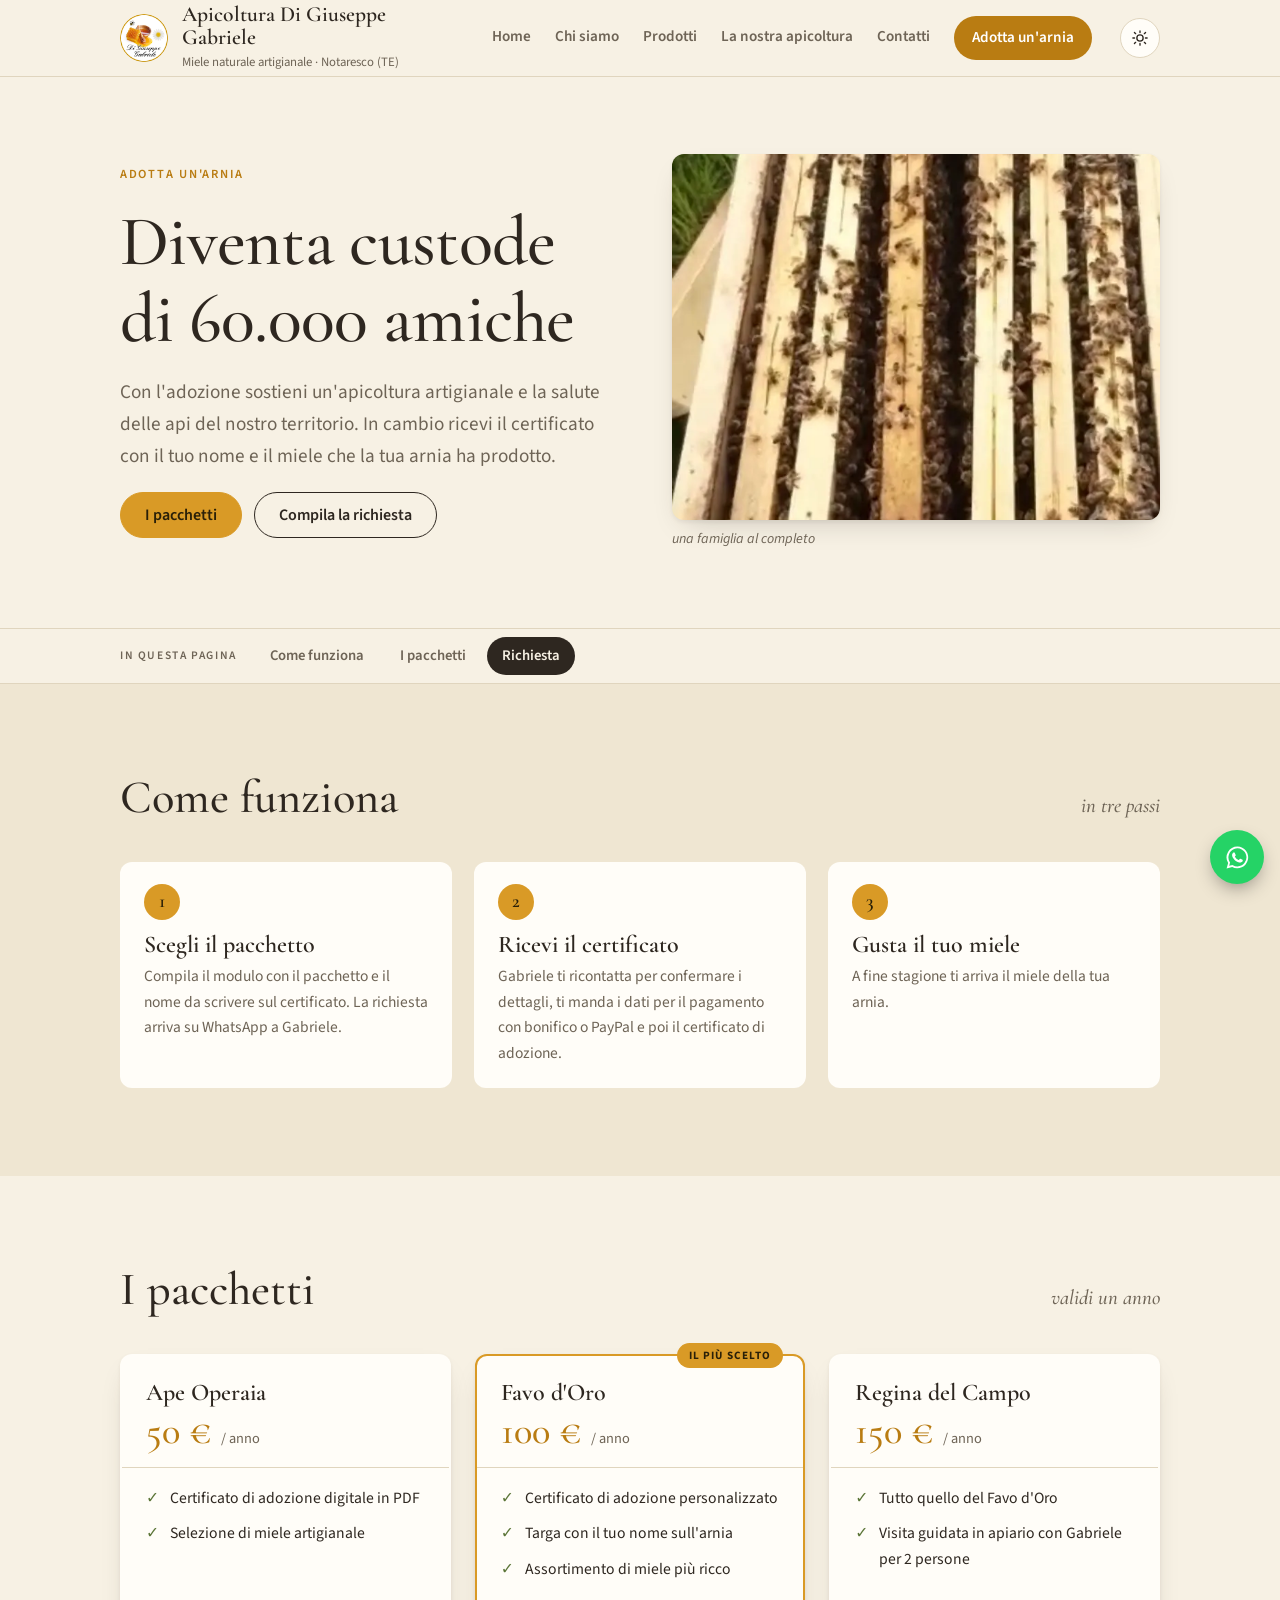
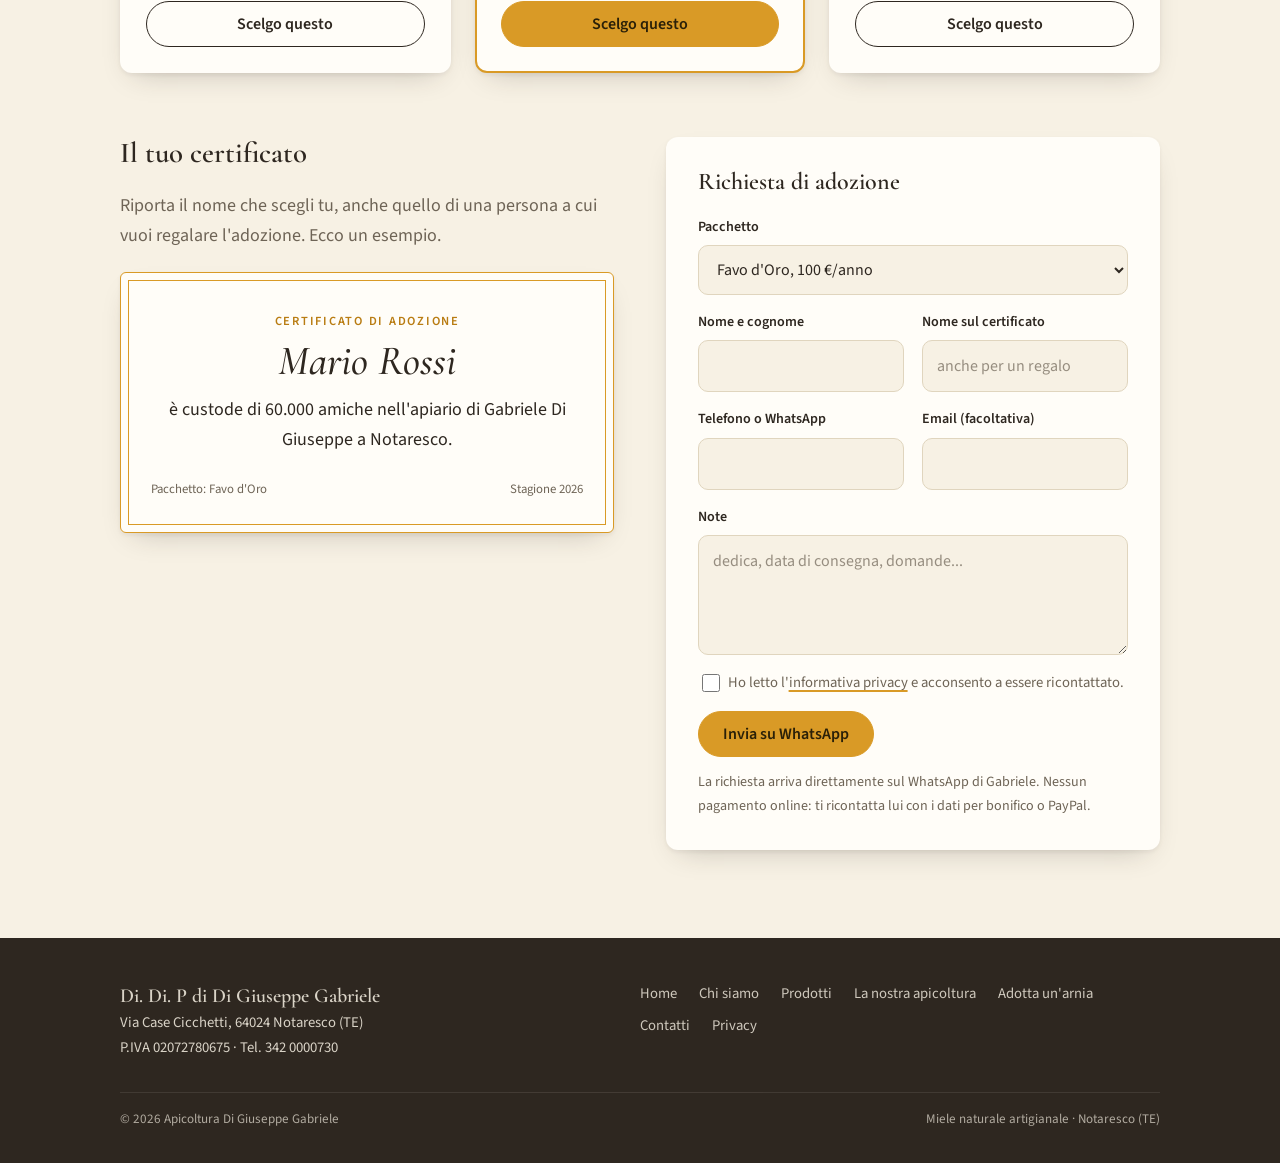
==== commit c324ca31: "Menu e indice di pagina che seguono lo scorrimento Co-Authored-By: Claude Opus 5.5 <noreply@anthropi" ====
--- a/adotta-un-arnia.html
+++ b/adotta-un-arnia.html
@@ -64,7 +64,8 @@
   </div>
 </section>
 
-<section>
+<nav class="indice" aria-label="In questa pagina"><div class="foglio"><span>In questa pagina</span><div class="voci"><a href="#come-funziona">Come funziona</a><a href="#pacchetti">I pacchetti</a><a href="#modulo-adozione">Richiesta</a></div></div></nav>
+<section id="come-funziona">
   <div class="foglio">
     <div class="titolo"><h2>Come funziona</h2><span class="mano">in tre passi</span></div>
     <ol class="passi">
--- a/stile.css
+++ b/stile.css
@@ -392,3 +392,23 @@
 @media (max-width:520px){.marca img{width:40px;height:40px}.marca small{white-space:nowrap;overflow:hidden;text-overflow:ellipsis}}
 .marca{flex:1 1 0}
 @media (max-width:520px){.marca b{font-size:1.05rem}}
+
+/* ---------- testata che accompagna lo scorrimento ---------- */
+html{scroll-padding-top:calc(var(--h-testata,76px) + 64px)}
+.testata{transition:box-shadow .2s}
+.testata .riga-marca{transition:min-height .2s}
+.testata.scrollato{box-shadow:0 6px 18px -12px rgba(46,39,32,.35)}
+.testata.scrollato .riga-marca{min-height:60px}
+.testata.scrollato .marca img{width:38px;height:38px}
+.marca img{transition:width .2s,height .2s}
+
+/* ---------- indice di pagina: segue lo scorrimento sotto la testata ---------- */
+.indice{position:sticky;top:var(--h-testata,76px);z-index:45;background:color-mix(in srgb,var(--carta) 94%,transparent);-webkit-backdrop-filter:blur(8px);backdrop-filter:blur(8px);border-bottom:1px solid var(--riga);border-top:1px solid var(--riga)}
+.indice .foglio{display:flex;align-items:center;gap:18px;min-height:52px}
+.indice span{font:600 .72rem/1 var(--f-testo);letter-spacing:.14em;text-transform:uppercase;color:var(--matita);flex:none}
+.indice .voci{display:flex;gap:6px;overflow-x:auto;scrollbar-width:none;-webkit-overflow-scrolling:touch;padding-block:8px}
+.indice .voci::-webkit-scrollbar{display:none}
+.indice a{white-space:nowrap;padding:7px 15px;border-radius:999px;font-weight:600;font-size:.92rem;text-decoration:none;color:var(--matita);transition:background .15s,color .15s}
+.indice a:hover{color:var(--inchiostro);background:var(--carta-2)}
+.indice a.attivo{background:var(--inchiostro);color:var(--carta)}
+@media (max-width:700px){.indice span{display:none}.indice .foglio{min-height:48px}.indice a{font-size:.88rem;padding:6px 13px}}
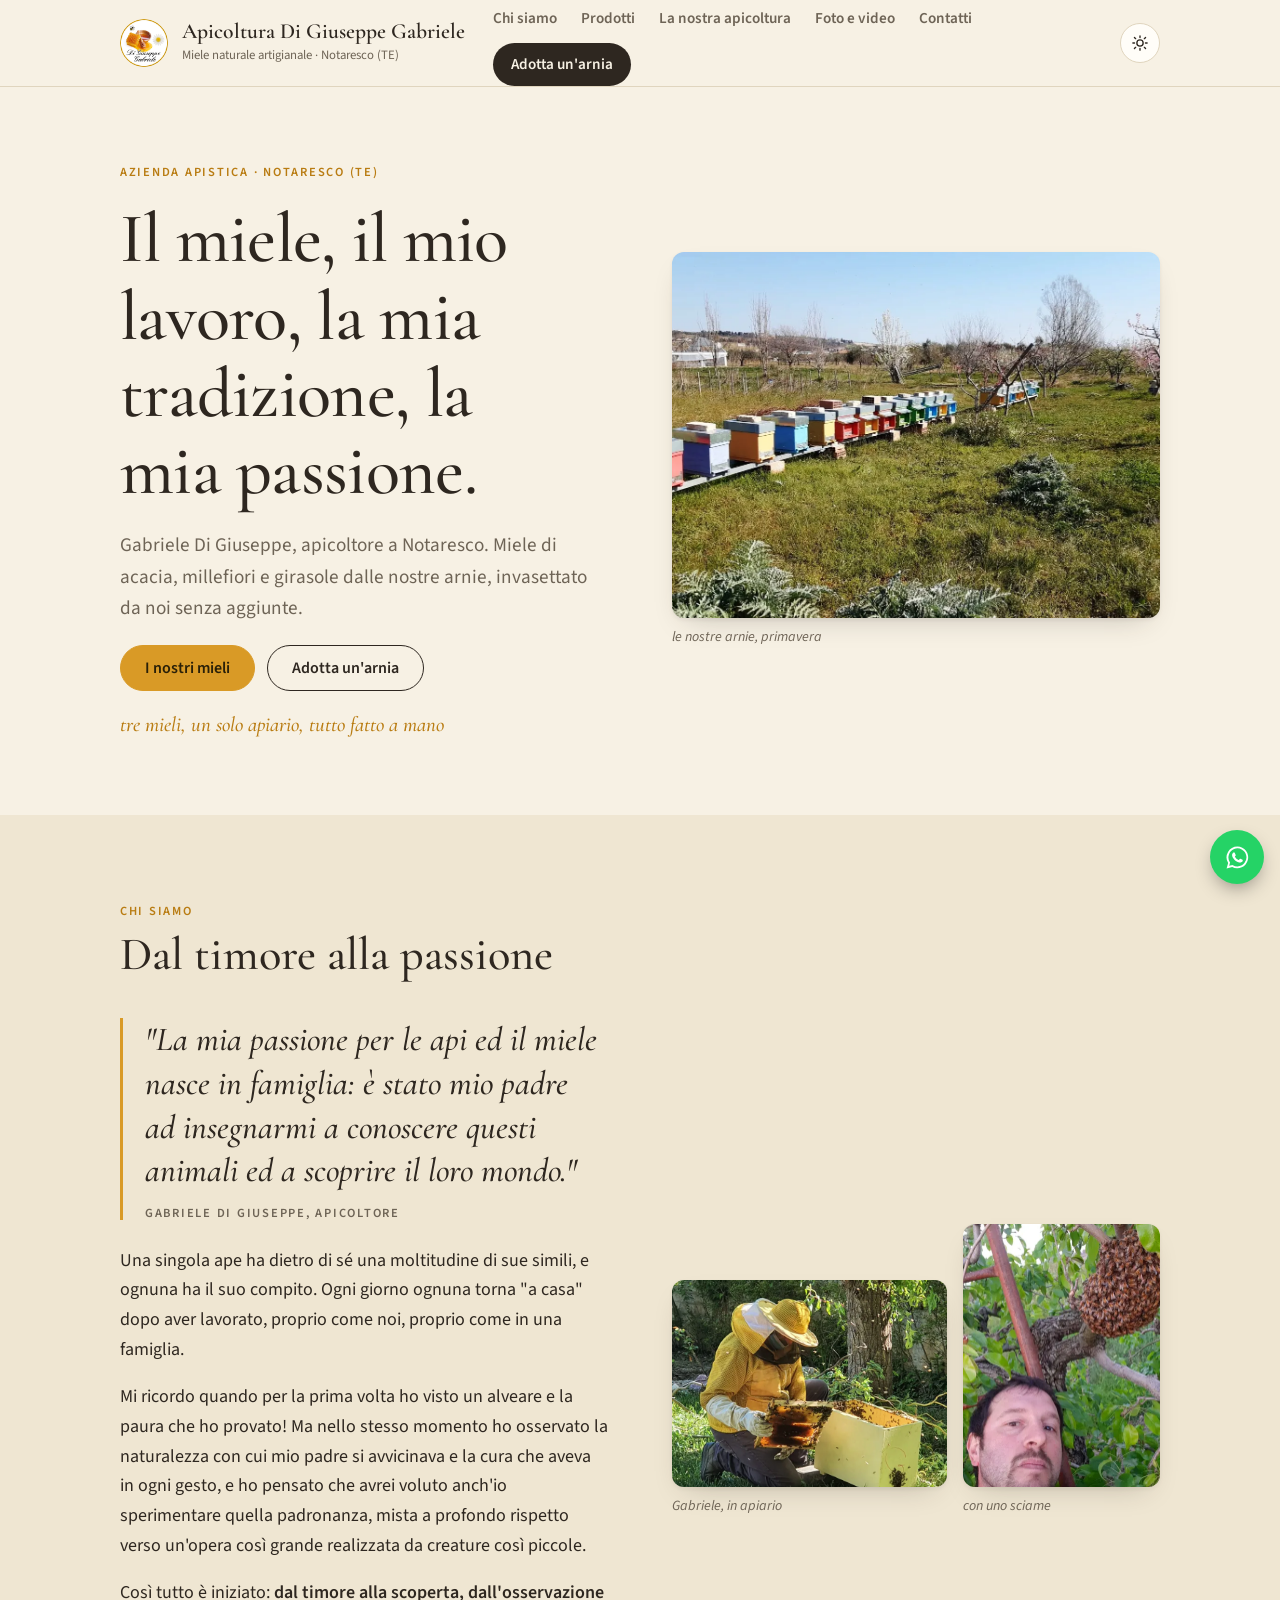
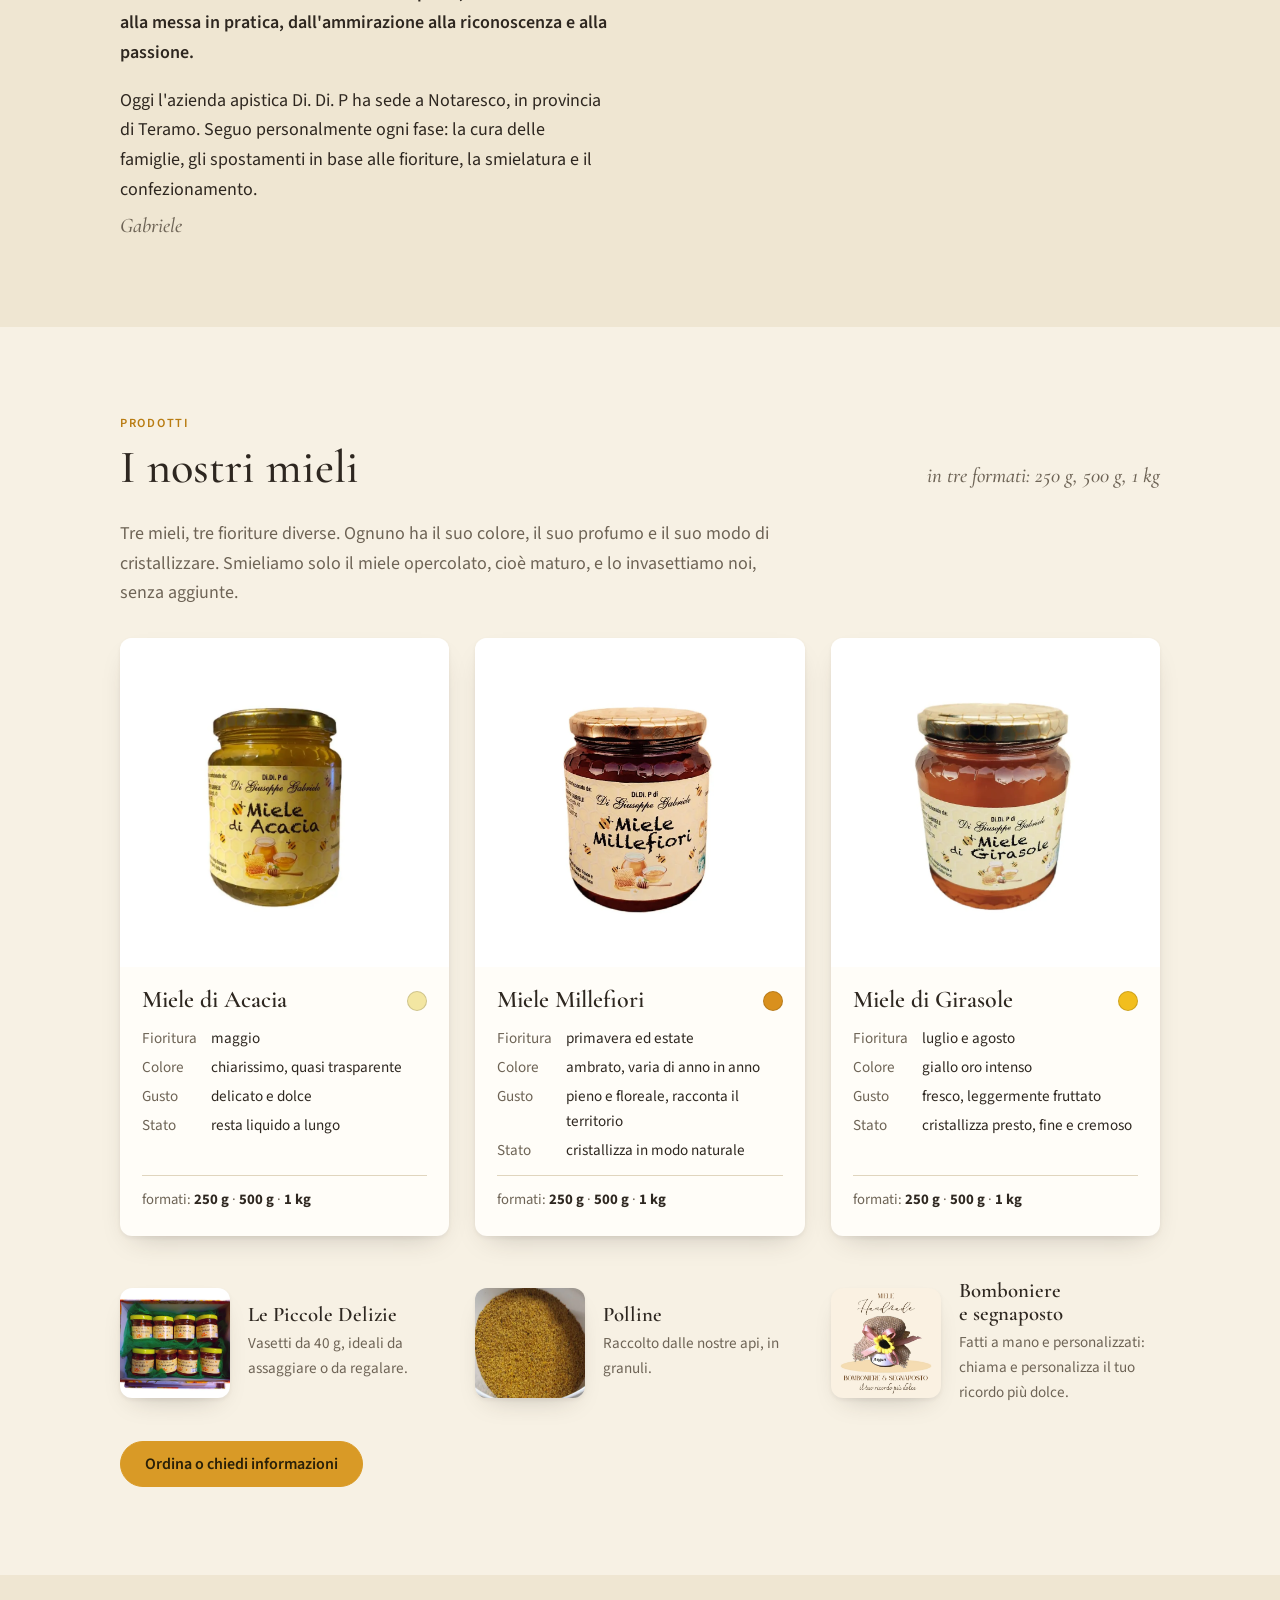
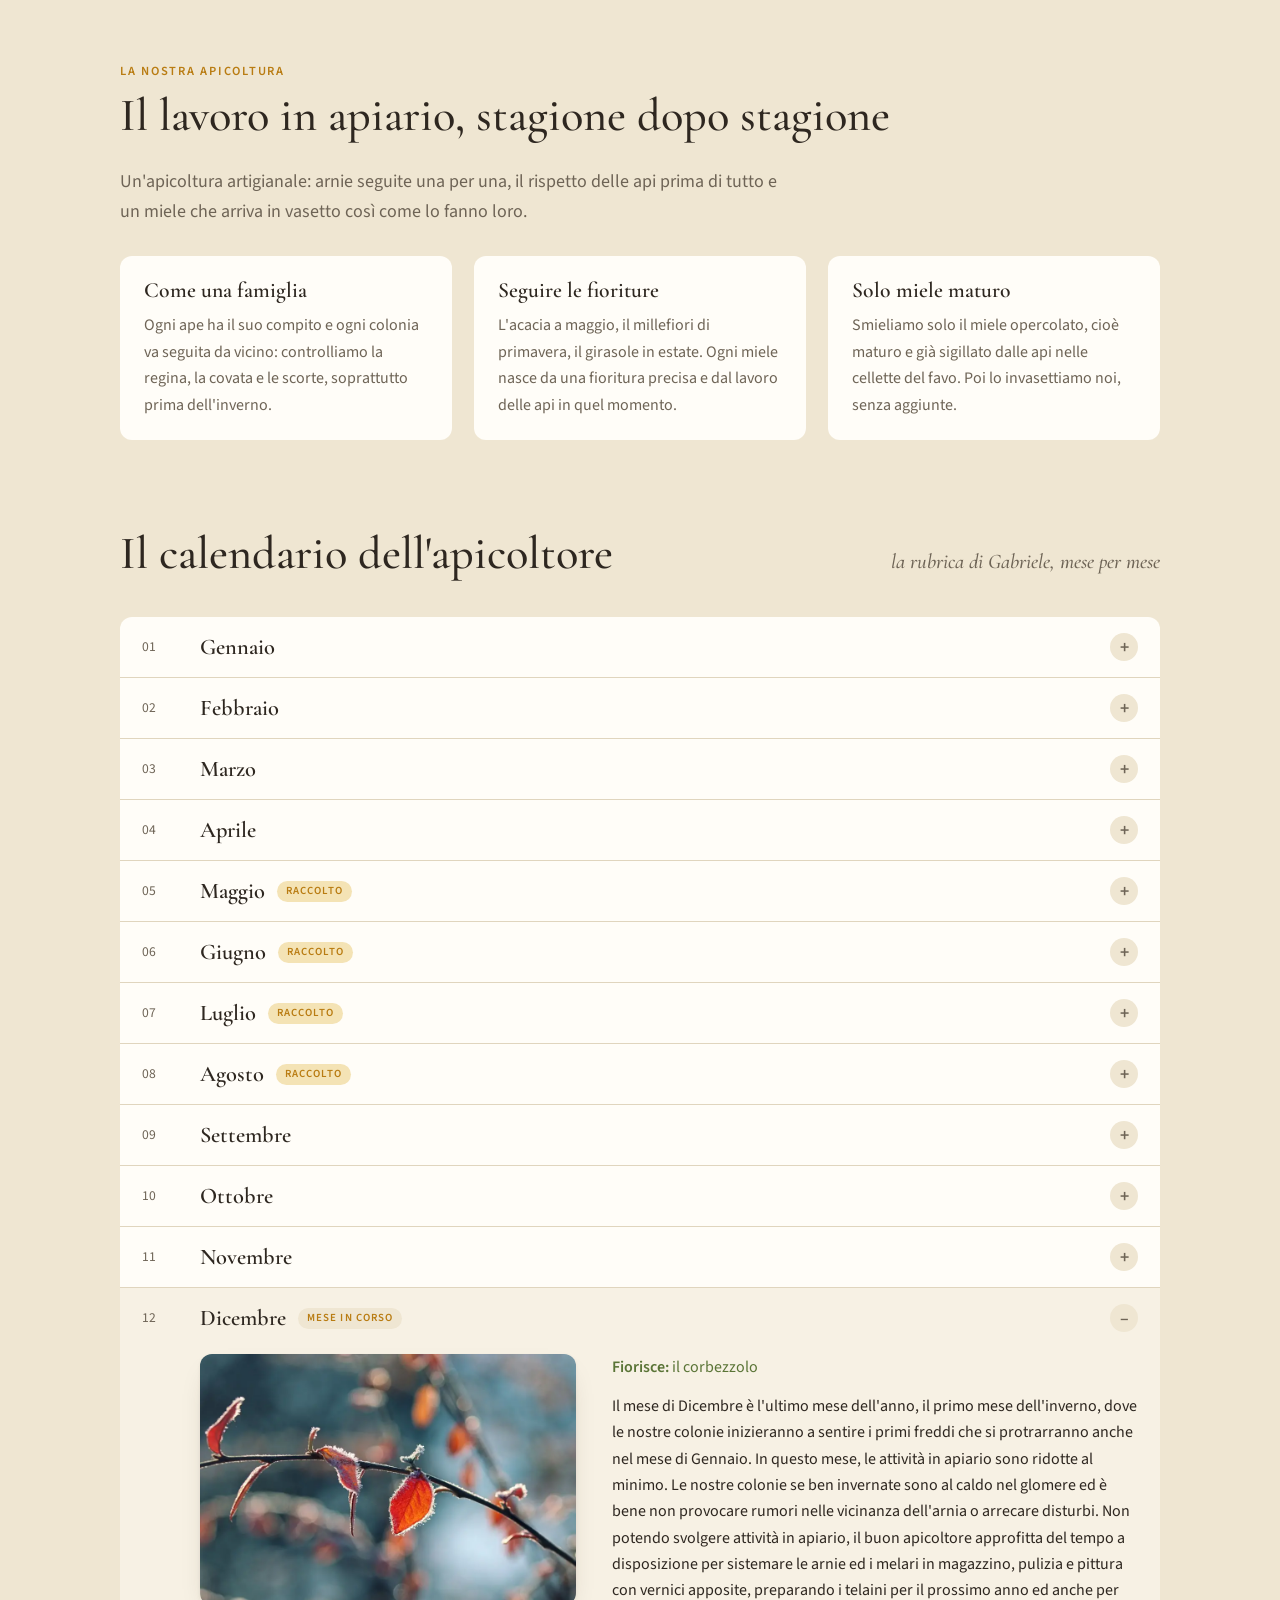
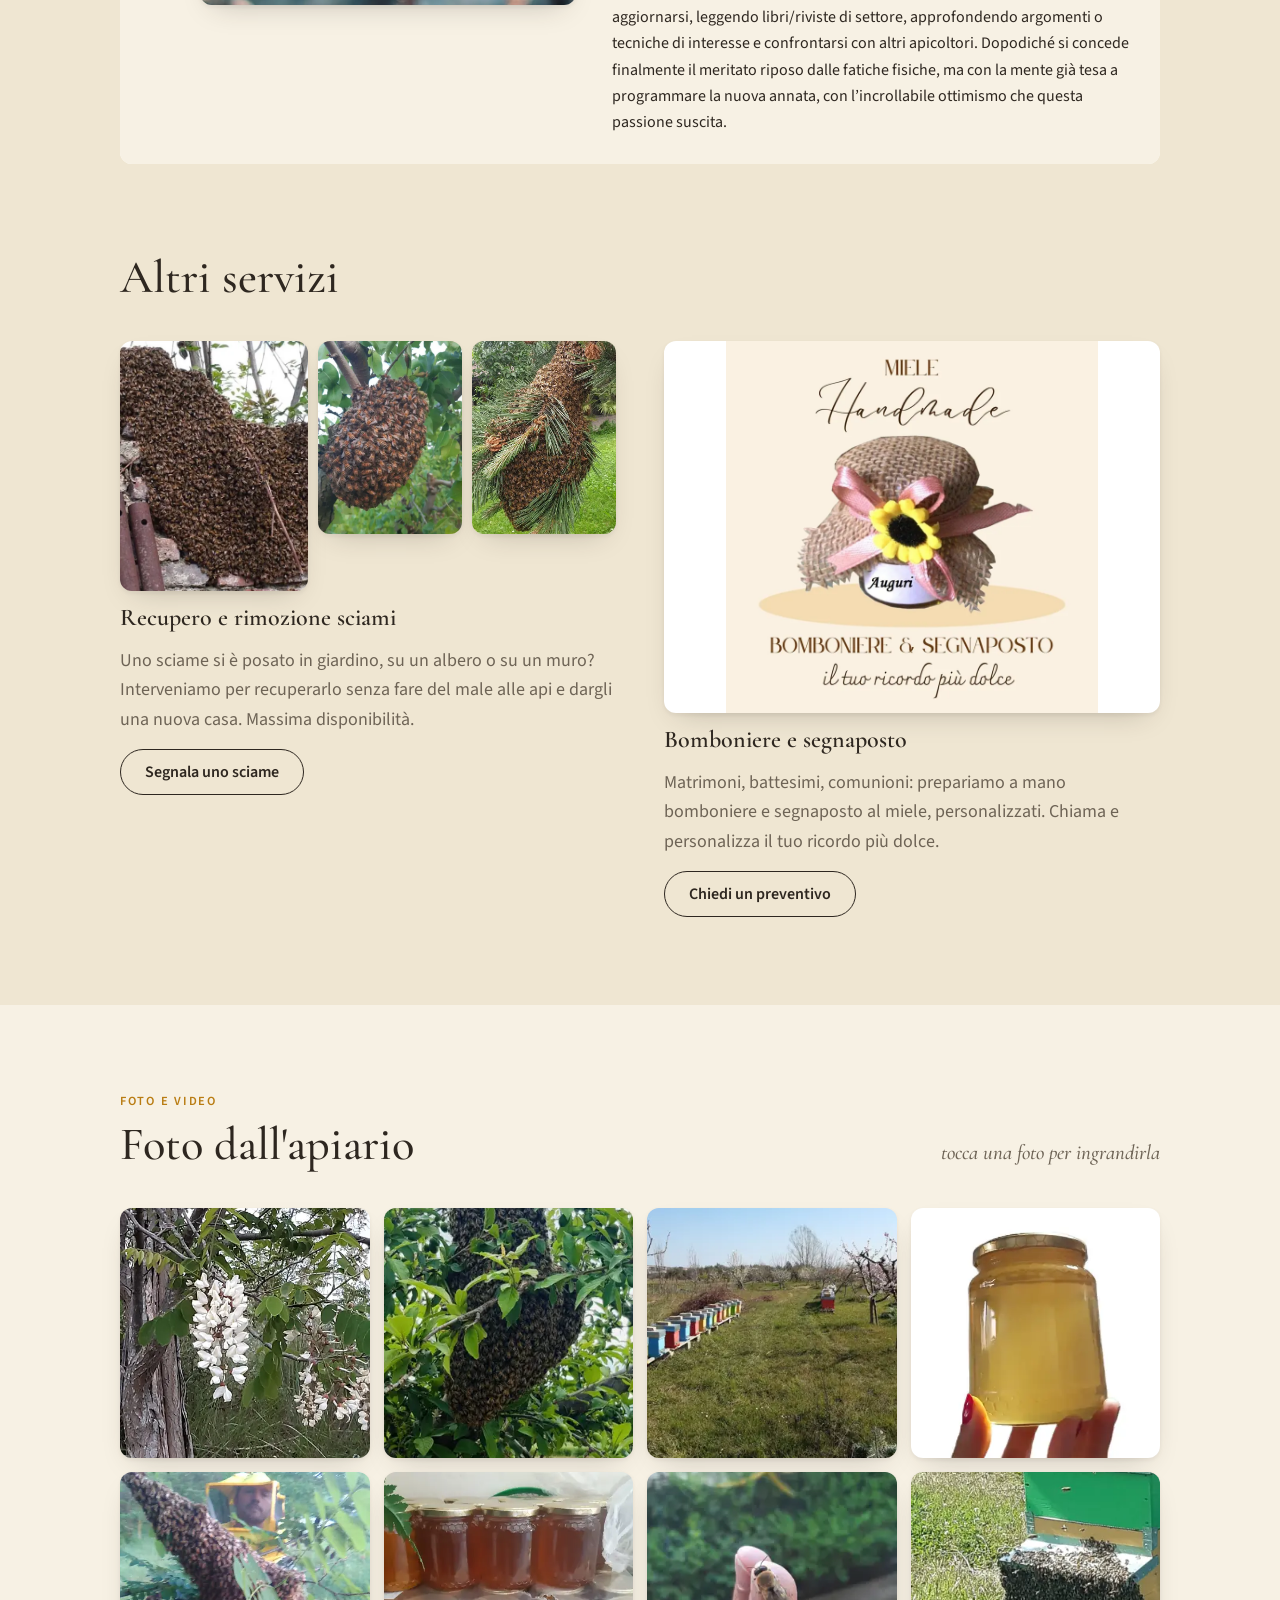
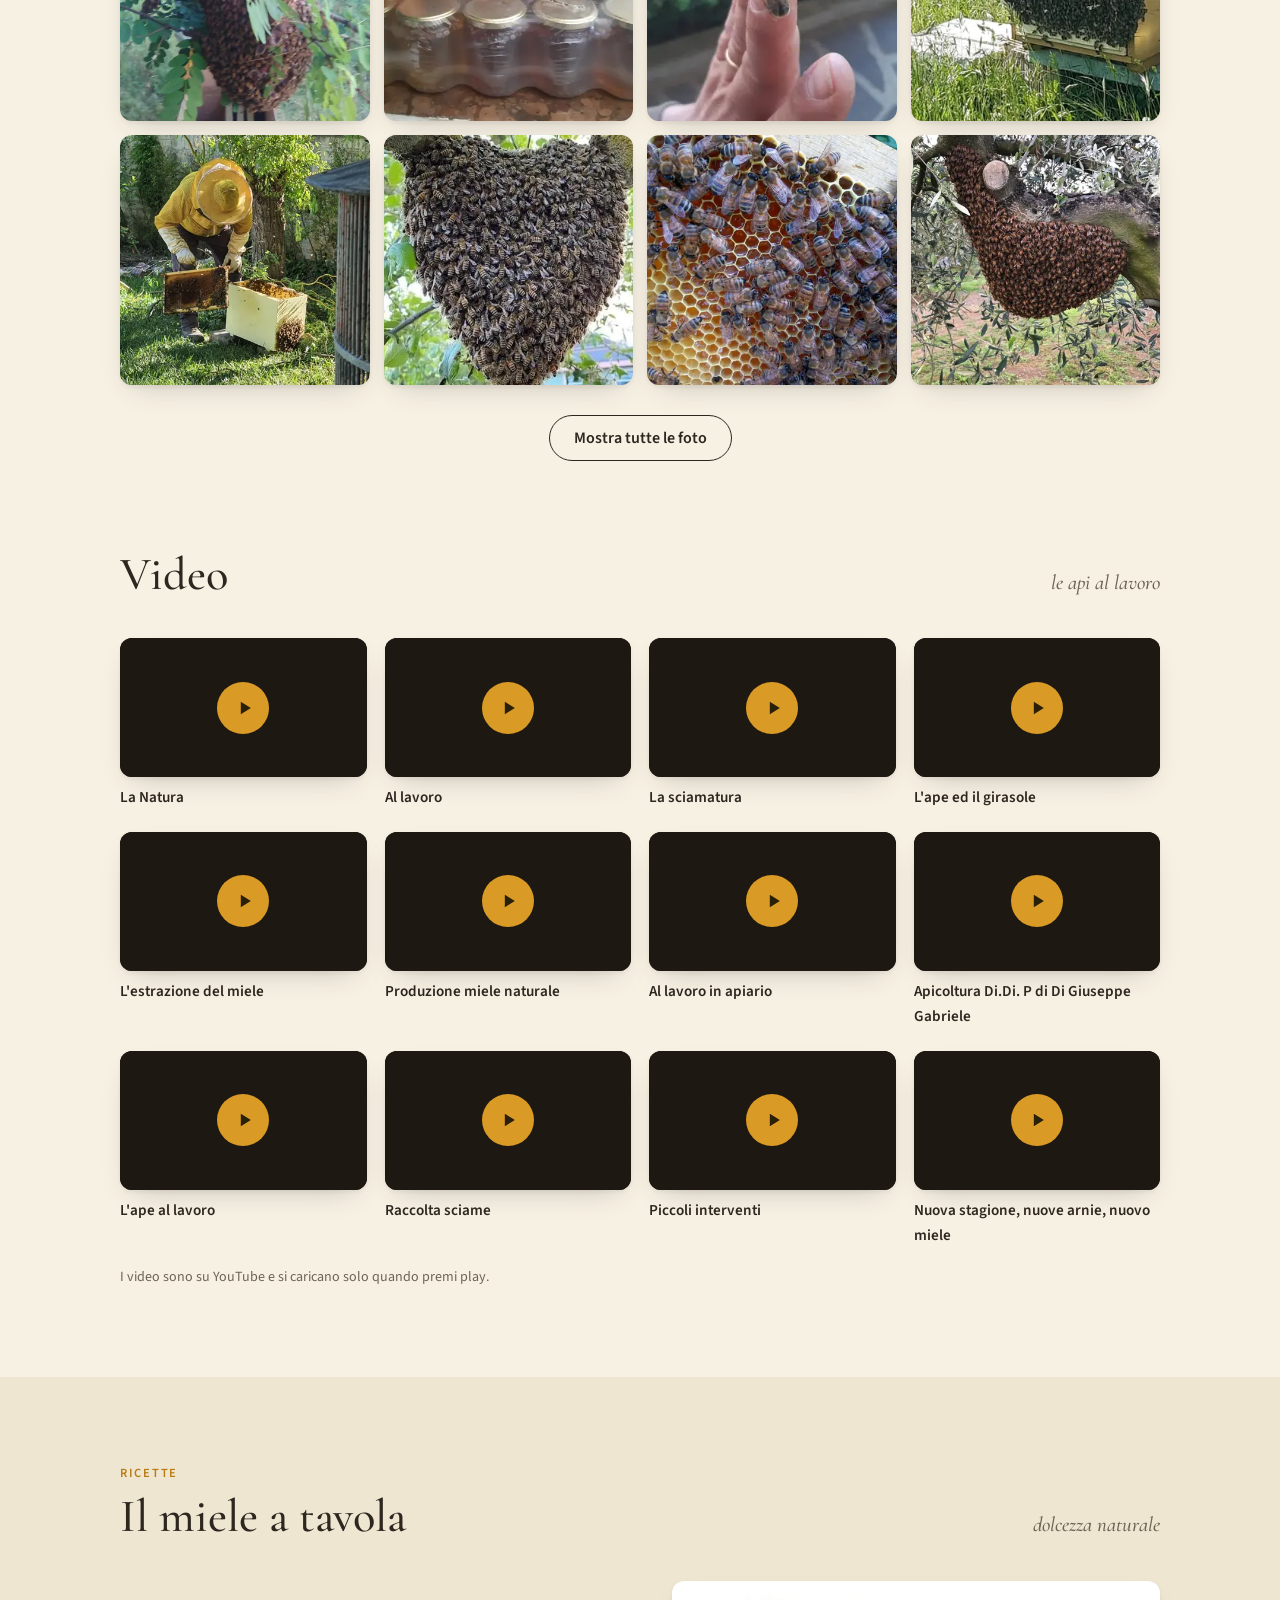
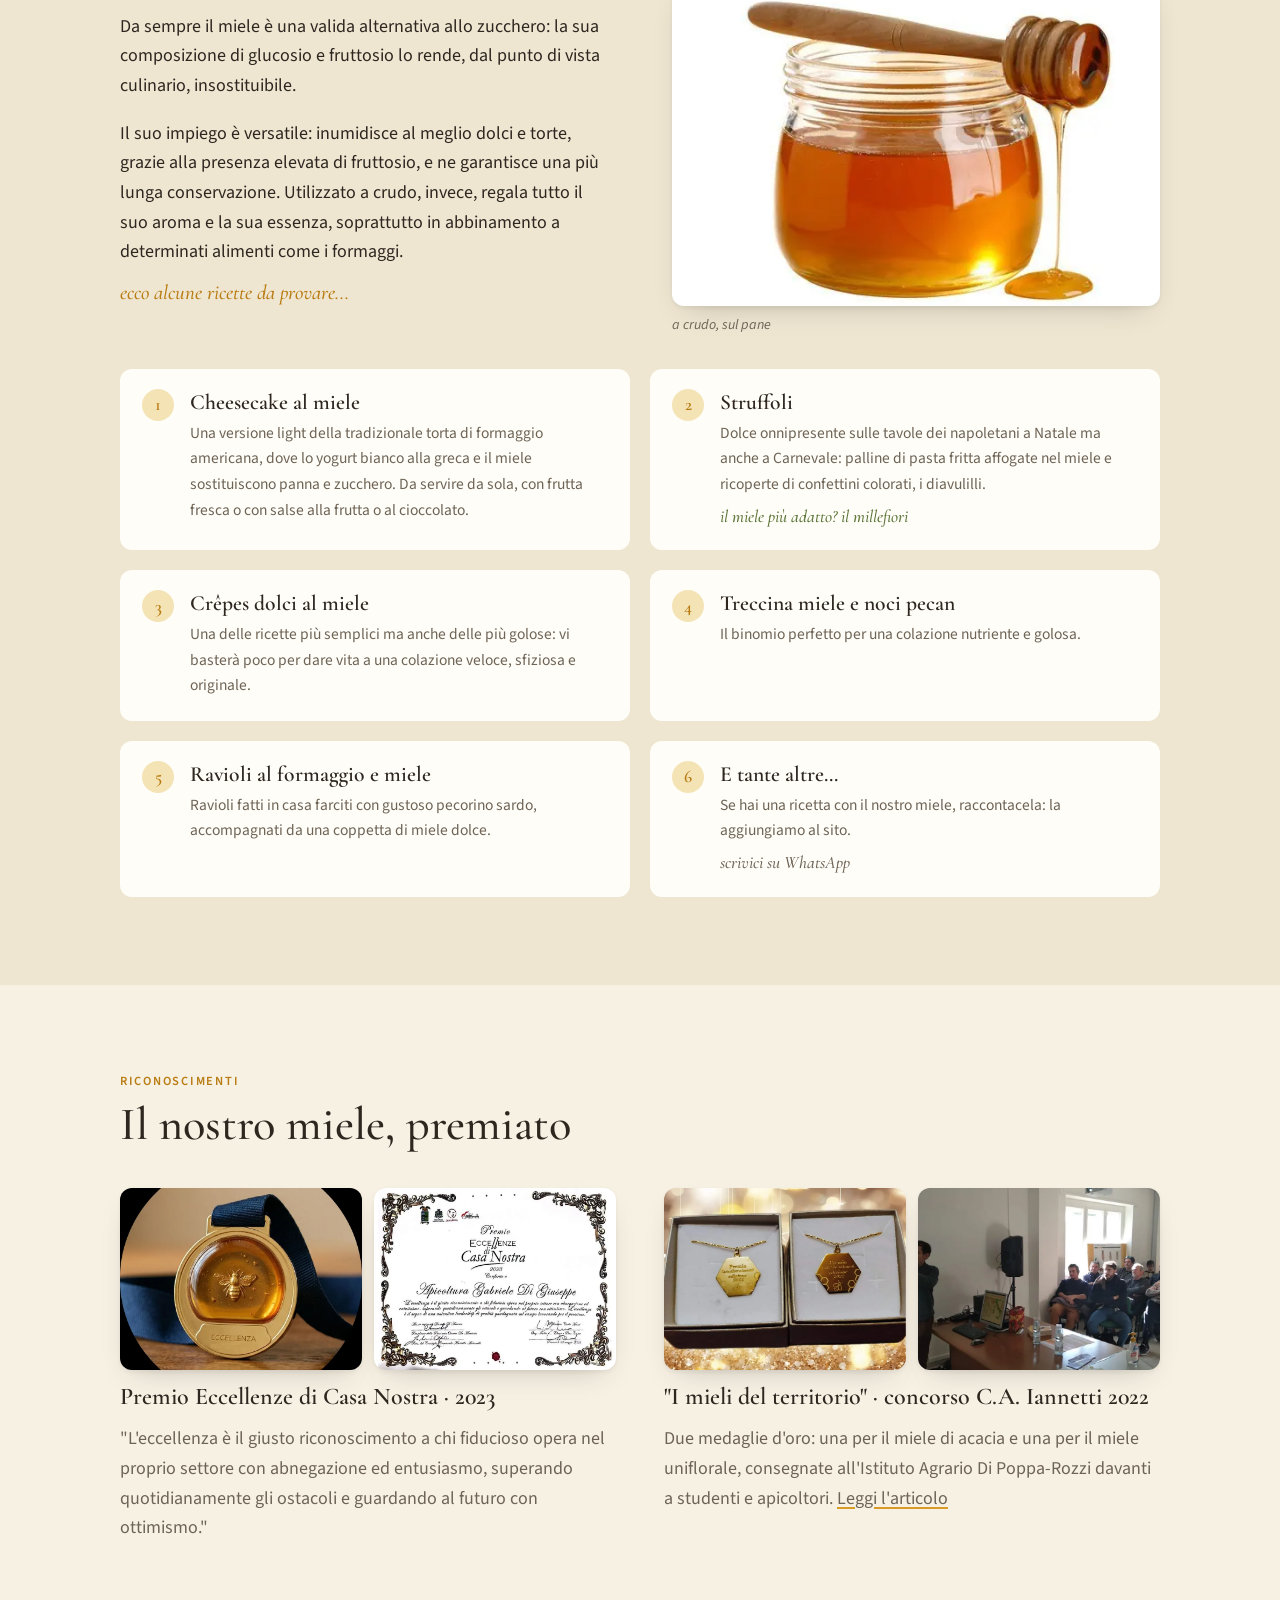
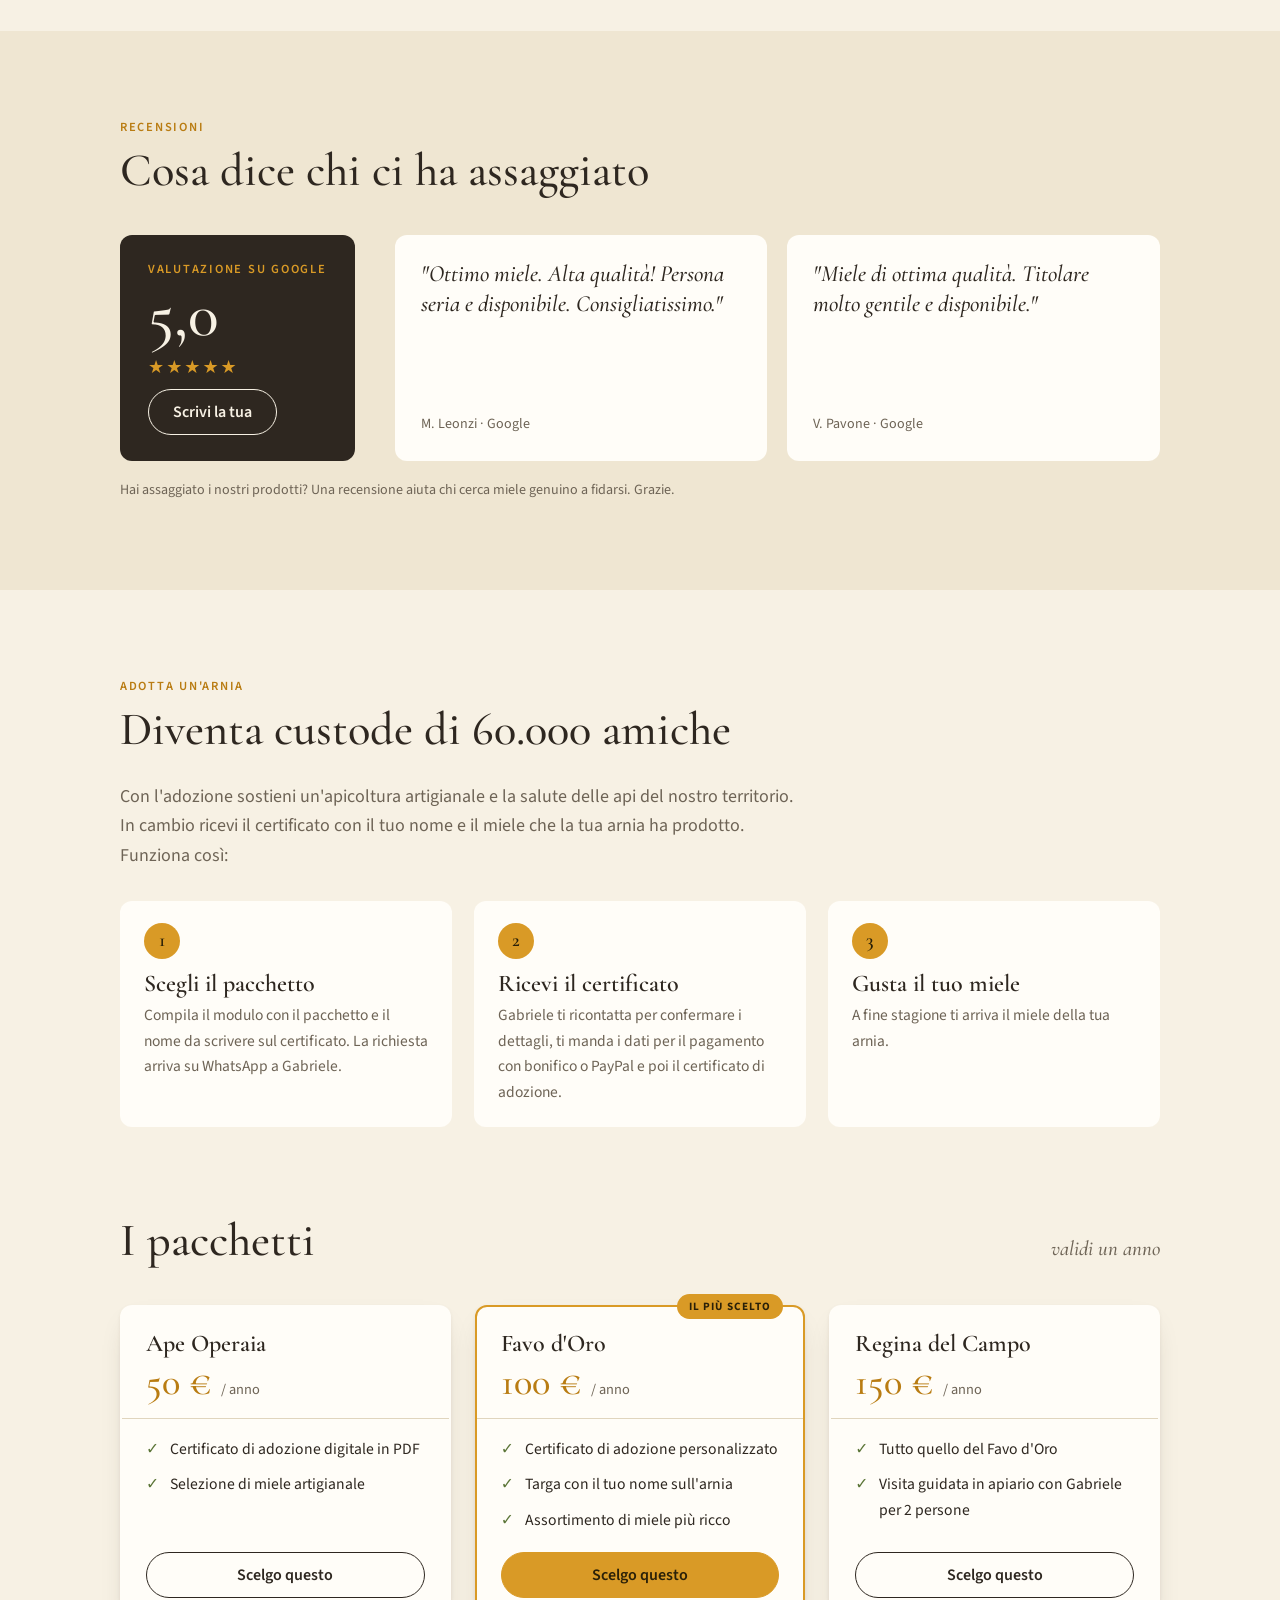
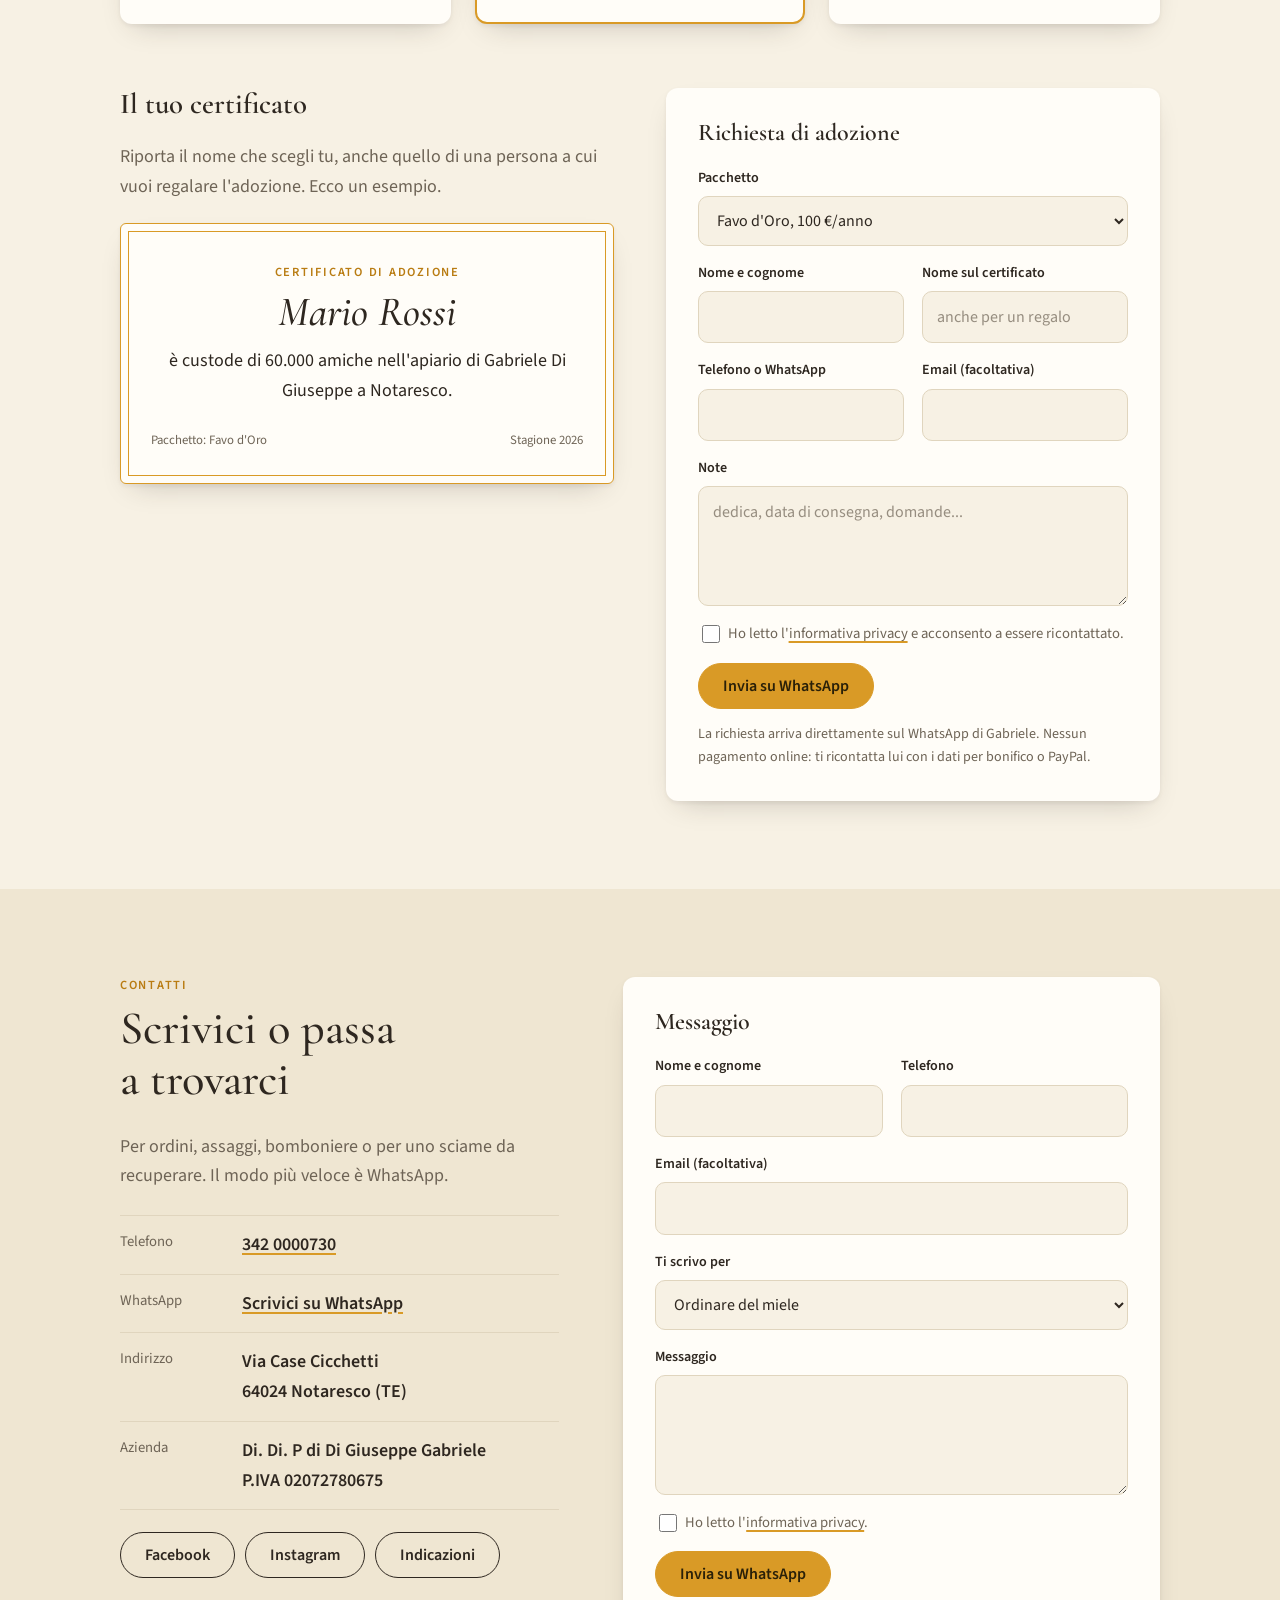
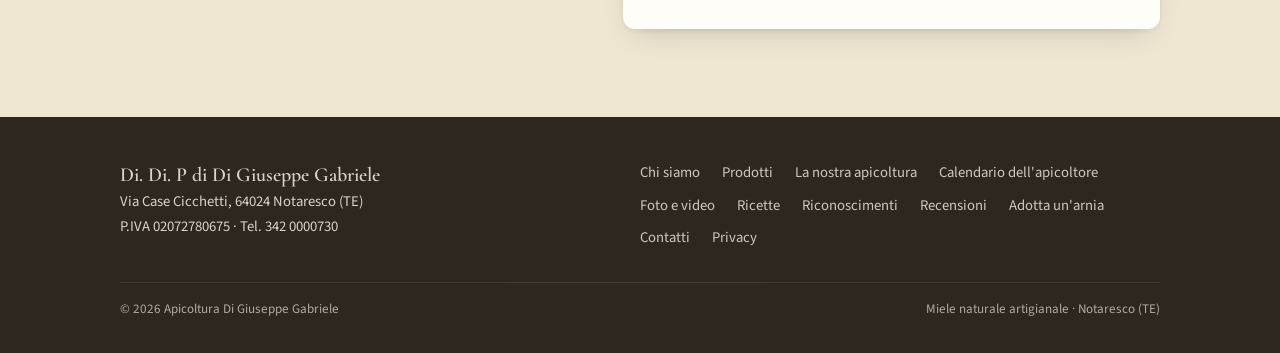
==== commit f9f0eaf4: "Torno alla pagina unica, con lo stile nuovo Co-Authored-By: Claude Opus 5.5 <noreply@anthropic.com> " ====
--- a/adotta-un-arnia.html
+++ b/adotta-un-arnia.html
@@ -1,148 +1,8 @@
 <!doctype html>
-<html lang="it">
-<head>
-<meta charset="utf-8">
-<meta name="viewport" content="width=device-width, initial-scale=1, viewport-fit=cover">
-<title>Adotta un'arnia · Apicoltura Di Giuseppe Gabriele</title>
-<meta name="description" content="Adotta un'arnia dell'apiario di Gabriele Di Giuseppe a Notaresco: certificato di adozione, targa sull'arnia, miele della tua arnia e visita guidata. Da 50 € l'anno.">
-<meta name="google-site-verification" content="-ZM-LY87D7sJv9MuZiGrV0OzLl15nIsEUiw8ETBUGHM">
-<link rel="canonical" href="https://apicolturagabriele.github.io/adotta-un-arnia.html">
-<meta property="og:type" content="website">
-<meta property="og:locale" content="it_IT">
-<meta property="og:site_name" content="Apicoltura Di Giuseppe Gabriele">
-<meta property="og:title" content="Adotta un'arnia · Apicoltura Di Giuseppe Gabriele">
-<meta property="og:description" content="Adotta un'arnia dell'apiario di Gabriele Di Giuseppe a Notaresco: certificato di adozione, targa sull'arnia, miele della tua arnia e visita guidata. Da 50 € l'anno.">
-<meta property="og:url" content="https://apicolturagabriele.github.io/adotta-un-arnia.html">
-<meta property="og:image" content="https://apicolturagabriele.github.io/img/og-apicoltura.jpg">
-<meta property="og:image:width" content="1200">
-<meta property="og:image:height" content="630">
-<meta name="twitter:card" content="summary_large_image">
-<meta name="theme-color" content="#F3EBD9">
-<link rel="icon" type="image/png" href="img/favicon.png">
-<link rel="apple-touch-icon" href="img/apple-touch-icon.png">
-<link rel="preload" href="fonts/courier-prime-latin-700-normal.woff2" as="font" type="font/woff2" crossorigin>
-<link rel="preload" href="fonts/lora-latin-400-normal.woff2" as="font" type="font/woff2" crossorigin>
-<link rel="stylesheet" href="stile.css">
-<script>(function(){var t=null;try{t=localStorage.getItem('ag-theme')}catch(e){}if(t==='light'||t==='dark')document.documentElement.setAttribute('data-theme',t)})();</script>
-
-</head>
-<body>
-<a class="salta" href="#main">Vai al contenuto</a>
-
-<header class="testata">
-  <div class="foglio riga-marca">
-    <a class="marca" href="index.html" aria-label="Apicoltura Di Giuseppe Gabriele, home">
-      <img src="img/logo.png" alt="" width="52" height="52">
-      <span><b>Apicoltura Di Giuseppe Gabriele</b><small>Miele naturale artigianale · Notaresco (TE)</small></span>
-    </a>
-    <nav class="linguette" id="linguette" aria-label="Pagine del sito"><ul><li class="l1"><a href="index.html">Home</a></li><li class="l2"><a href="chi-siamo.html">Chi siamo</a></li><li class="l3"><a href="prodotti.html">Prodotti</a></li><li class="l4"><a href="apicoltura.html">La nostra apicoltura</a></li><li class="adotta"><a href="adotta-un-arnia.html" aria-current="page">Adotta un'arnia</a></li><li class="l6"><a href="contatti.html">Contatti</a></li></ul></nav>
-    <div class="strumenti">
-      <button class="tasto-icona tasto-tema" id="tasto-tema" type="button" aria-label="Cambia tema chiaro o scuro">
-        <svg class="sole" viewBox="0 0 24 24" fill="none" stroke="currentColor" stroke-width="1.8" stroke-linecap="round"><circle cx="12" cy="12" r="4.2"/><path d="M12 2.5v2.2M12 19.3v2.2M4.6 4.6l1.6 1.6M17.8 17.8l1.6 1.6M2.5 12h2.2M19.3 12h2.2M4.6 19.4l1.6-1.6M17.8 6.2l1.6-1.6"/></svg>
-        <svg class="luna" viewBox="0 0 24 24" fill="none" stroke="currentColor" stroke-width="1.8" stroke-linejoin="round"><path d="M20 14.5A8 8 0 0 1 9.5 4a8 8 0 1 0 10.5 10.5z"/></svg>
-      </button>
-      <button class="tasto-icona tasto-menu" id="tasto-menu" type="button" aria-label="Apri il menu" aria-expanded="false" aria-controls="linguette">
-        <svg viewBox="0 0 24 24" fill="none" stroke="currentColor" stroke-width="1.9" stroke-linecap="round"><path d="M4 7h16M4 12h16M4 17h16"/></svg>
-      </button>
-    </div>
-  </div>
-</header>
-
-<main id="main">
-
-<section class="apertura">
-  <div class="foglio griglia">
-    <div class="spazio">
-      <p class="etichetta">Adotta un'arnia</p>
-      <h1>Diventa custode di 60.000 amiche</h1>
-      <p class="sottotitolo">Con l'adozione sostieni un'apicoltura artigianale e la salute delle api del nostro territorio. In cambio ricevi il certificato con il tuo nome e il miele che la tua arnia ha prodotto.</p>
-      <div class="tasti"><a class="tasto pieno" href="#pacchetti">I pacchetti</a><a class="tasto" href="#modulo-adozione">Compila la richiesta</a></div>
-    </div>
-    <div style="position:relative">
-      <figure class="stampa nastro ruota-2"><img src="img/galleria/19.webp" alt="Telaini pieni di api" width="712" height="1024" fetchpriority="high"><figcaption>una famiglia al completo</figcaption></figure>
-    </div>
-  </div>
-</section>
-
-<nav class="indice" aria-label="In questa pagina"><div class="foglio"><span>In questa pagina</span><div class="voci"><a href="#come-funziona">Come funziona</a><a href="#pacchetti">I pacchetti</a><a href="#modulo-adozione">Richiesta</a></div></div></nav>
-<section id="come-funziona">
-  <div class="foglio">
-    <div class="titolo"><h2>Come funziona</h2><span class="mano">in tre passi</span></div>
-    <ol class="passi">
-      <li><h3>Scegli il pacchetto</h3><p>Compila il modulo con il pacchetto e il nome da scrivere sul certificato. La richiesta arriva su WhatsApp a Gabriele.</p></li>
-      <li><h3>Ricevi il certificato</h3><p>Gabriele ti ricontatta per confermare i dettagli, ti manda i dati per il pagamento con bonifico o PayPal e poi il certificato di adozione.</p></li>
-      <li><h3>Gusta il tuo miele</h3><p>A fine stagione ti arriva il miele della tua arnia.</p></li>
-    </ol>
-  </div>
-</section>
-
-<section id="pacchetti">
-  <div class="foglio">
-    <div class="titolo"><h2>I pacchetti</h2><span class="mano">validi un anno</span></div>
-    <div class="pacchetti">
-      <article class="pacchetto">
-        <div class="cima"><h3>Ape Operaia</h3><span class="prezzo">50 € <small>/ anno</small></span></div>
-        <ul><li>Certificato di adozione digitale in PDF</li><li>Selezione di miele artigianale</li></ul>
-        <a class="tasto" href="#modulo-adozione" data-pacchetto="Ape Operaia">Scelgo questo</a>
-      </article>
-      <article class="pacchetto top">
-        <span class="segnalibro">il più scelto</span>
-        <div class="cima"><h3>Favo d'Oro</h3><span class="prezzo">100 € <small>/ anno</small></span></div>
-        <ul><li>Certificato di adozione personalizzato</li><li>Targa con il tuo nome sull'arnia</li><li>Assortimento di miele più ricco</li></ul>
-        <a class="tasto pieno" href="#modulo-adozione" data-pacchetto="Favo d'Oro">Scelgo questo</a>
-      </article>
-      <article class="pacchetto">
-        <div class="cima"><h3>Regina del Campo</h3><span class="prezzo">150 € <small>/ anno</small></span></div>
-        <ul><li>Tutto quello del Favo d'Oro</li><li>Visita guidata in apiario con Gabriele per 2 persone</li></ul>
-        <a class="tasto" href="#modulo-adozione" data-pacchetto="Regina del Campo">Scelgo questo</a>
-      </article>
-    </div>
-
-    <div class="certificato">
-      <div class="spazio">
-        <h3 class="macchina" style="text-transform:uppercase">Il tuo certificato</h3>
-        <p style="color:var(--matita)">Riporta il nome che scegli tu, anche quello di una persona a cui vuoi regalare l'adozione. Ecco un esempio.</p>
-        <div class="attestato" aria-label="Esempio di certificato di adozione">
-          <span class="etichetta">Certificato di adozione</span>
-          <b>Mario Rossi</b>
-          <p>è custode di 60.000 amiche nell'apiario di Gabriele Di Giuseppe a Notaresco.</p>
-          <div class="piede"><span>Pacchetto: Favo d'Oro</span><span>Stagione 2026</span></div>
-        </div>
-      </div>
-      <form class="modulo" id="modulo-adozione" data-subject="Richiesta di adozione arnia" novalidate>
-        <div class="intest">Richiesta di adozione <span>da compilare</span></div>
-        <div class="campi">
-          <div class="campo tutto"><label for="a-pacchetto">Pacchetto</label>
-            <select id="a-pacchetto" name="pacchetto" required>
-              <option value="Ape Operaia (50 €/anno)">Ape Operaia, 50 €/anno</option>
-              <option value="Favo d'Oro (100 €/anno)" selected>Favo d'Oro, 100 €/anno</option>
-              <option value="Regina del Campo (150 €/anno)">Regina del Campo, 150 €/anno</option>
-            </select></div>
-          <div class="campo"><label for="a-nome">Nome e cognome</label><input id="a-nome" name="nome" autocomplete="name" required></div>
-          <div class="campo"><label for="a-certificato">Nome sul certificato</label><input id="a-certificato" name="nome_certificato" placeholder="anche per un regalo"></div>
-          <div class="campo"><label for="a-tel">Telefono o WhatsApp</label><input id="a-tel" name="telefono" type="tel" autocomplete="tel" required></div>
-          <div class="campo"><label for="a-email">Email (facoltativa)</label><input id="a-email" name="email" type="email" autocomplete="email"></div>
-          <div class="campo tutto"><label for="a-note">Note</label><textarea id="a-note" name="messaggio" placeholder="dedica, data di consegna, domande..."></textarea></div>
-          <label class="spunta tutto"><input id="a-privacy" type="checkbox" name="privacy" required><span>Ho letto l'<a href="privacy.html">informativa privacy</a> e acconsento a essere ricontattato.</span></label>
-          <input type="checkbox" name="botcheck" class="nascosto" tabindex="-1" autocomplete="off" aria-hidden="true">
-          <div class="piede-modulo tutto"><button class="tasto pieno" type="submit">Invia su WhatsApp</button><p class="esito" role="status" hidden></p></div>
-        </div>
-        <p class="nota-modulo">La richiesta arriva direttamente sul WhatsApp di Gabriele. Nessun pagamento online: ti ricontatta lui con i dati per bonifico o PayPal.</p>
-      </form>
-    </div>
-  </div>
-</section>
-</main>
-
-<footer class="chiusura">
-  <div class="foglio">
-    <p><strong>Di. Di. P di Di Giuseppe Gabriele</strong><br>Via Case Cicchetti, 64024 Notaresco (TE)<br>P.IVA 02072780675 · Tel. 342 0000730</p>
-    <nav aria-label="Pagine del sito"><a href="index.html">Home</a><a href="chi-siamo.html">Chi siamo</a><a href="prodotti.html">Prodotti</a><a href="apicoltura.html">La nostra apicoltura</a><a href="adotta-un-arnia.html">Adotta un'arnia</a><a href="contatti.html">Contatti</a><a href="privacy.html">Privacy</a></nav>
-    <div class="pagina"><span>© <span id="anno">2026</span> Apicoltura Di Giuseppe Gabriele</span><span>Miele naturale artigianale · Notaresco (TE)</span></div>
-  </div>
-</footer>
-
-<a class="wa" href="https://wa.me/393420000730" target="_blank" rel="noopener" aria-label="Scrivici su WhatsApp"><svg viewBox="0 0 24 24" fill="currentColor" aria-hidden="true"><path d="M12 2.2A9.7 9.7 0 0 0 3.7 16.9L2.3 21.8l5-1.3A9.7 9.7 0 1 0 12 2.2zm0 17.7a8 8 0 0 1-4.1-1.1l-.3-.2-3 .8.8-2.9-.2-.3A8 8 0 1 1 12 19.9zm4.4-6c-.2-.1-1.4-.7-1.7-.8-.2-.1-.4-.1-.5.1l-.8.9c-.1.2-.3.2-.5.1a6.5 6.5 0 0 1-3.2-2.8c-.2-.4.2-.4.7-1.2.1-.1 0-.3 0-.4l-.8-1.8c-.2-.5-.4-.4-.5-.4h-.5c-.2 0-.4.1-.6.3-.2.2-.8.8-.8 2s.8 2.3.9 2.5c.1.2 1.6 2.5 4 3.5 1.5.6 2 .7 2.8.6.4-.1 1.4-.6 1.6-1.1.2-.5.2-1 .1-1.1l-.2-.3z"/></svg></a>
-<script src="sito.js"></script>
-</body>
-</html>
+<html lang="it"><head><meta charset="utf-8">
+<title>Apicoltura Di Giuseppe Gabriele</title>
+<meta name="robots" content="noindex">
+<link rel="canonical" href="https://apicolturagabriele.github.io/#adotta">
+<meta http-equiv="refresh" content="0; url=index.html#adotta">
+<script>location.replace('index.html#adotta' + location.search);</script>
+</head><body><p><a href="index.html#adotta">Vai alla pagina</a></p></body></html>
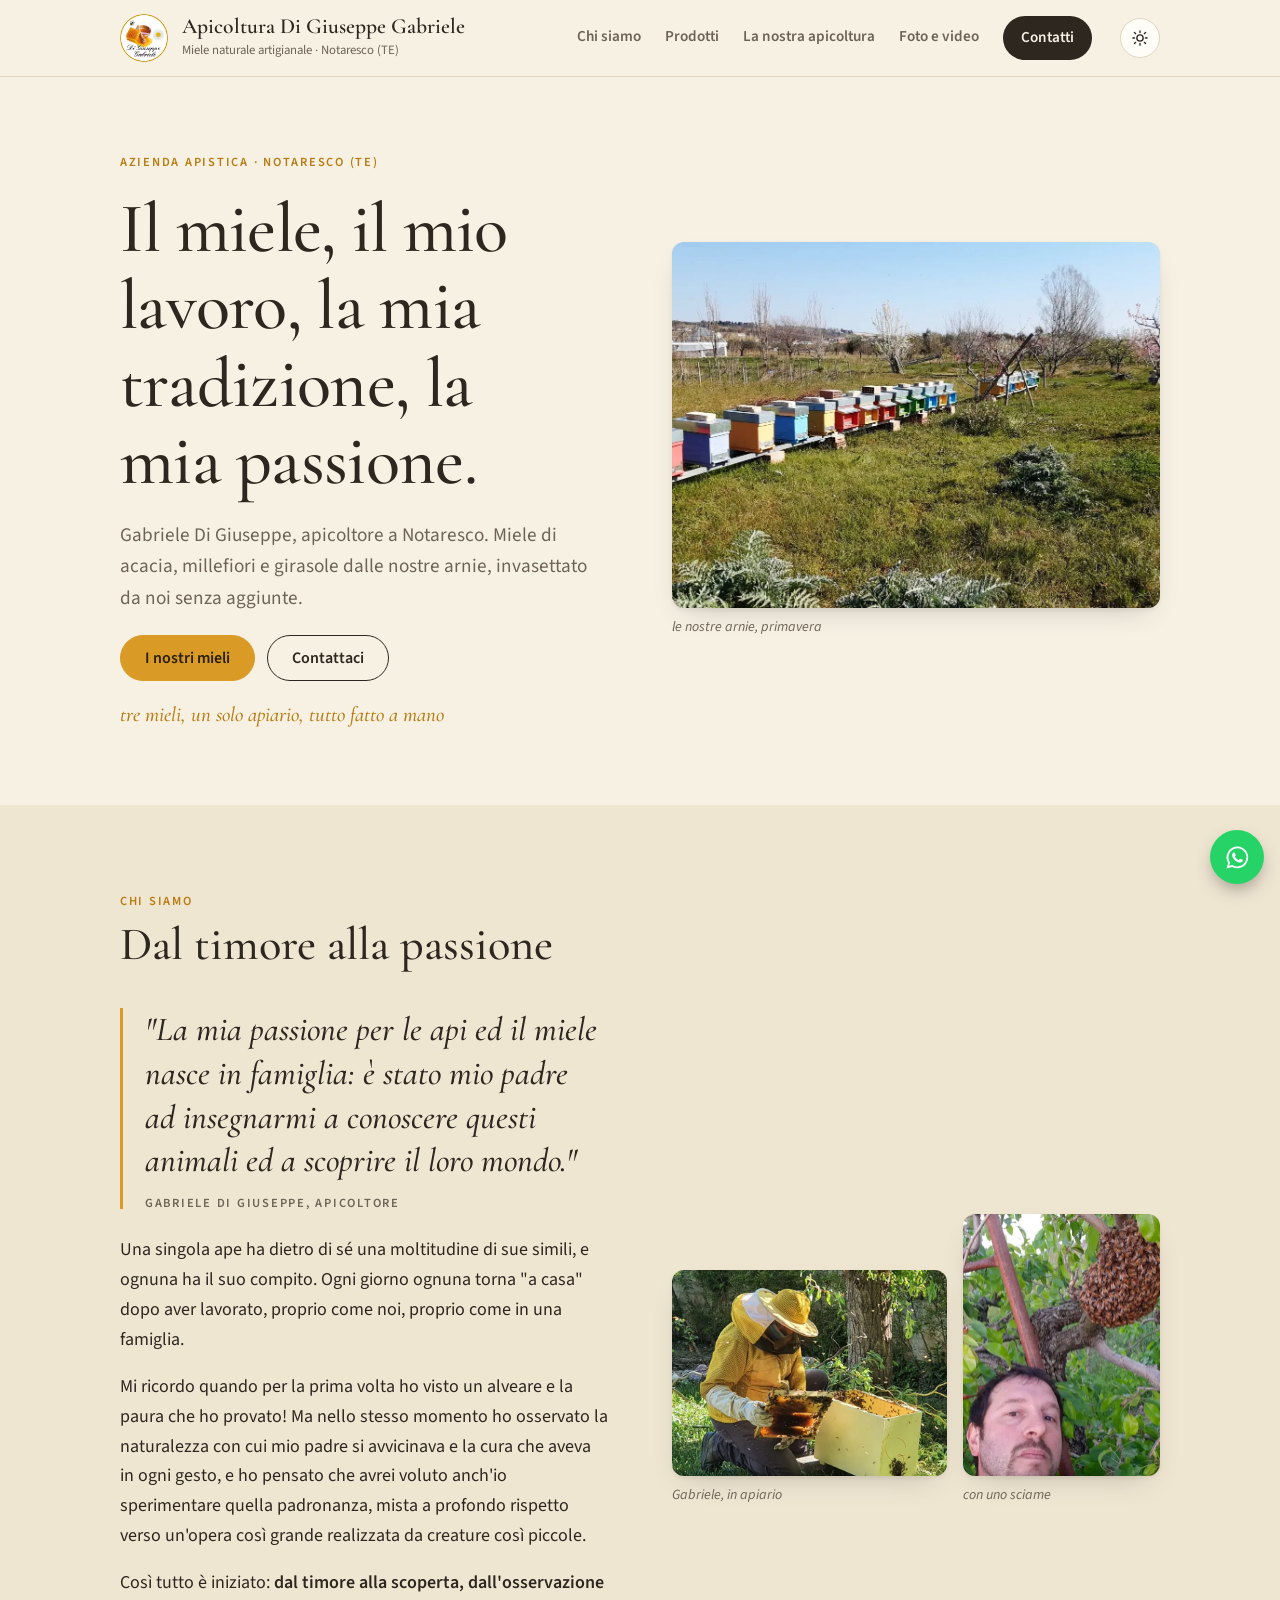
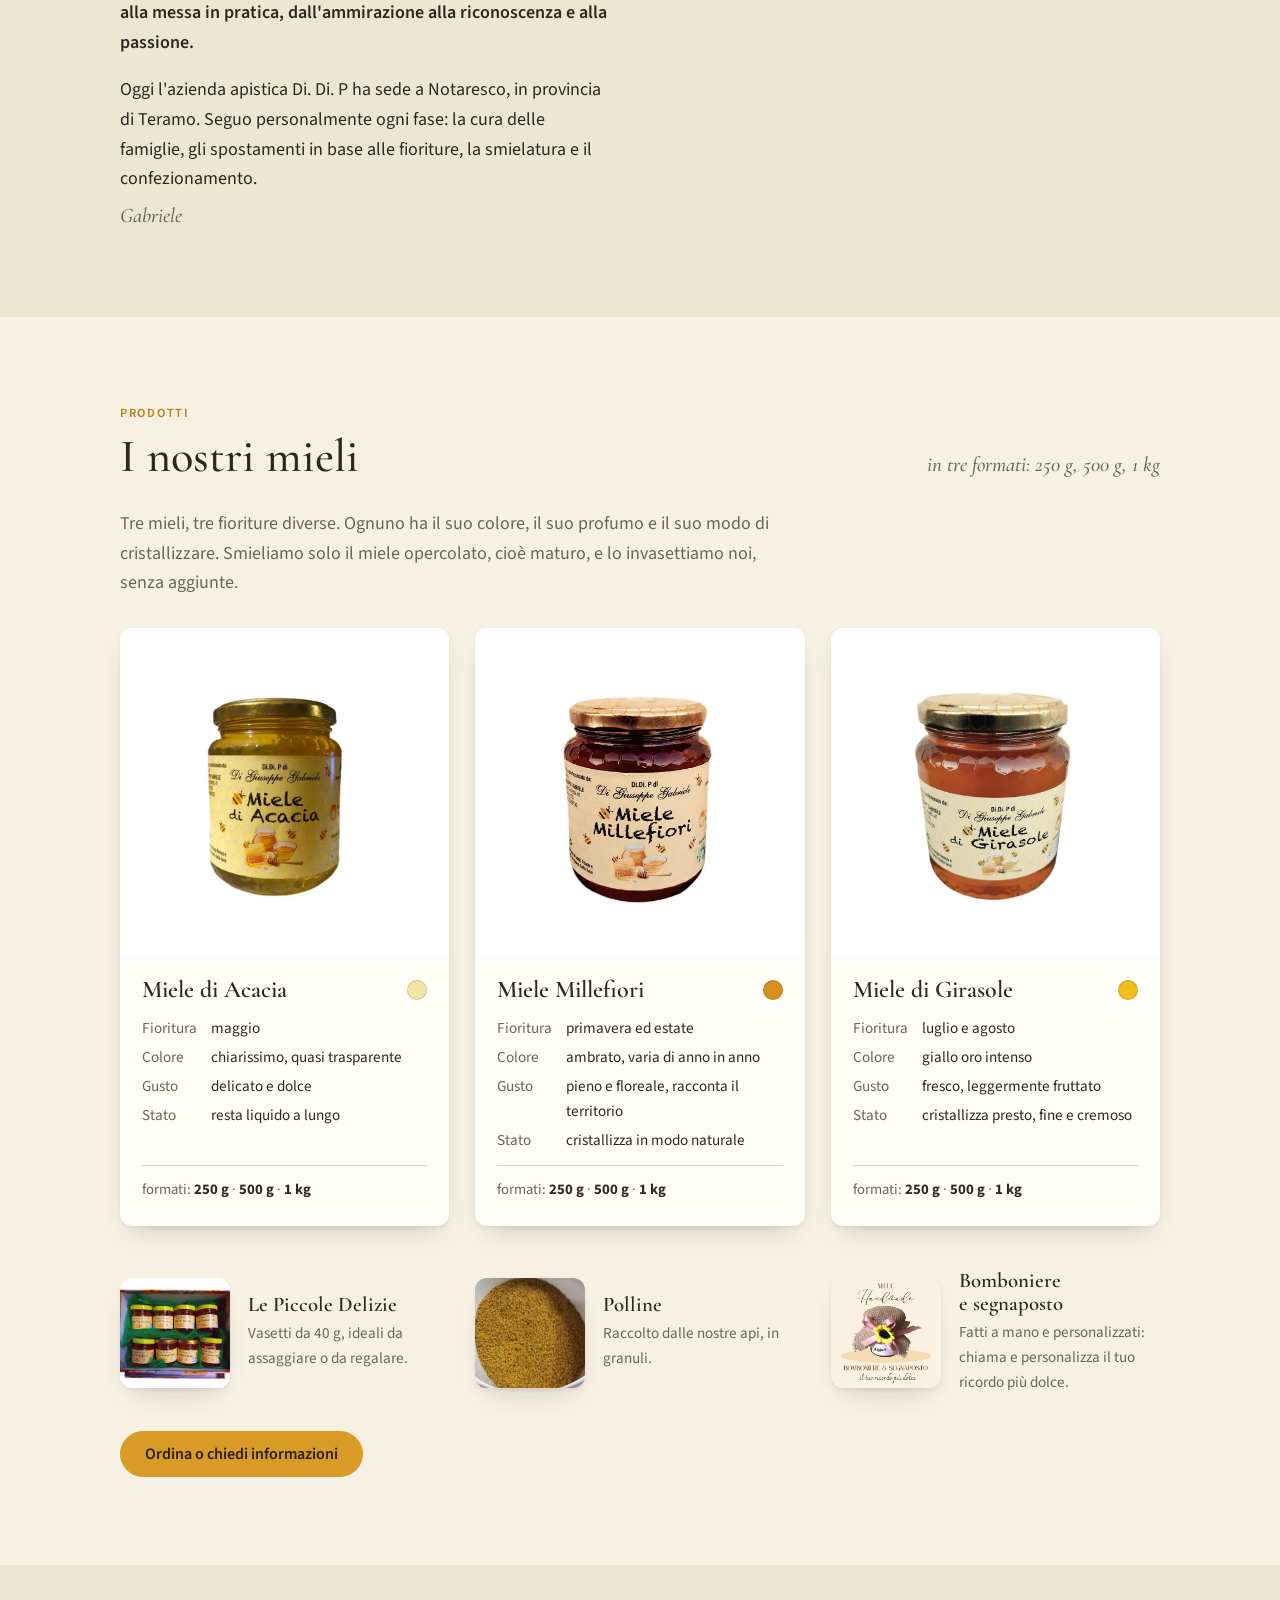
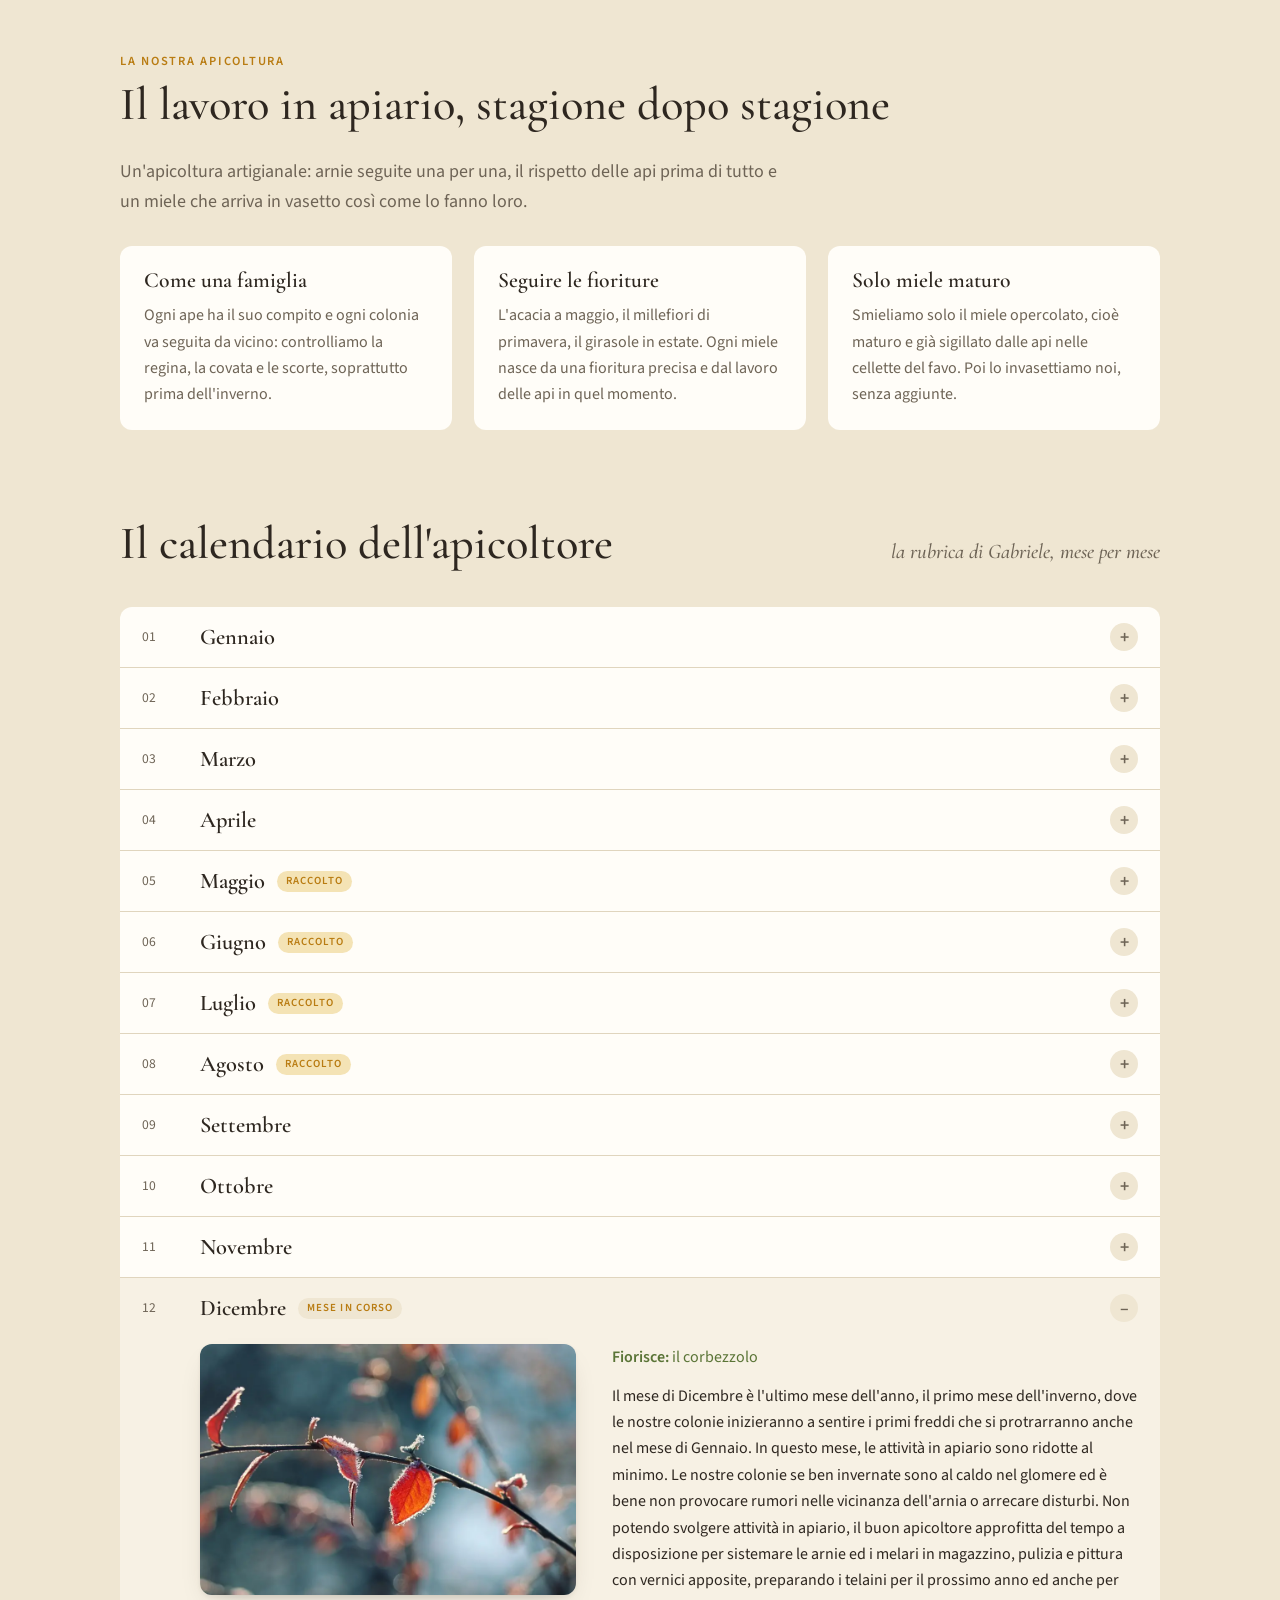
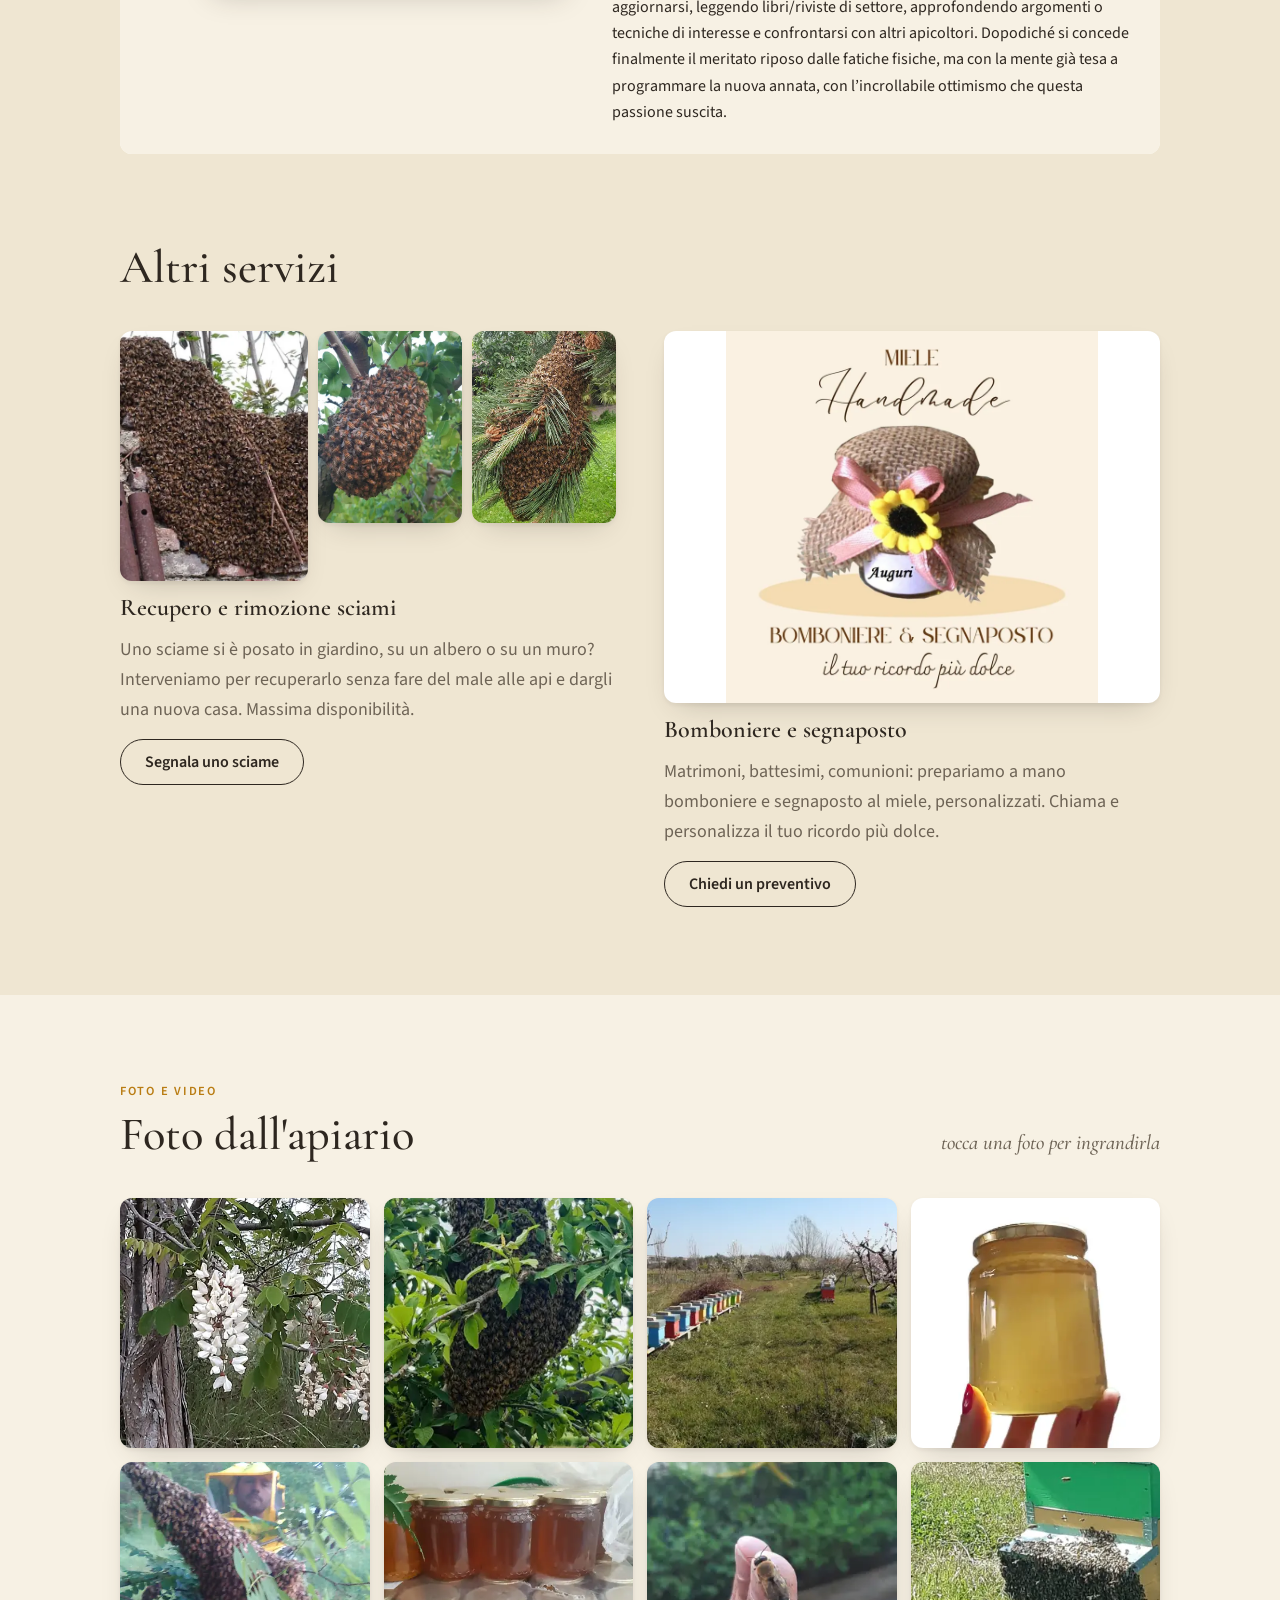
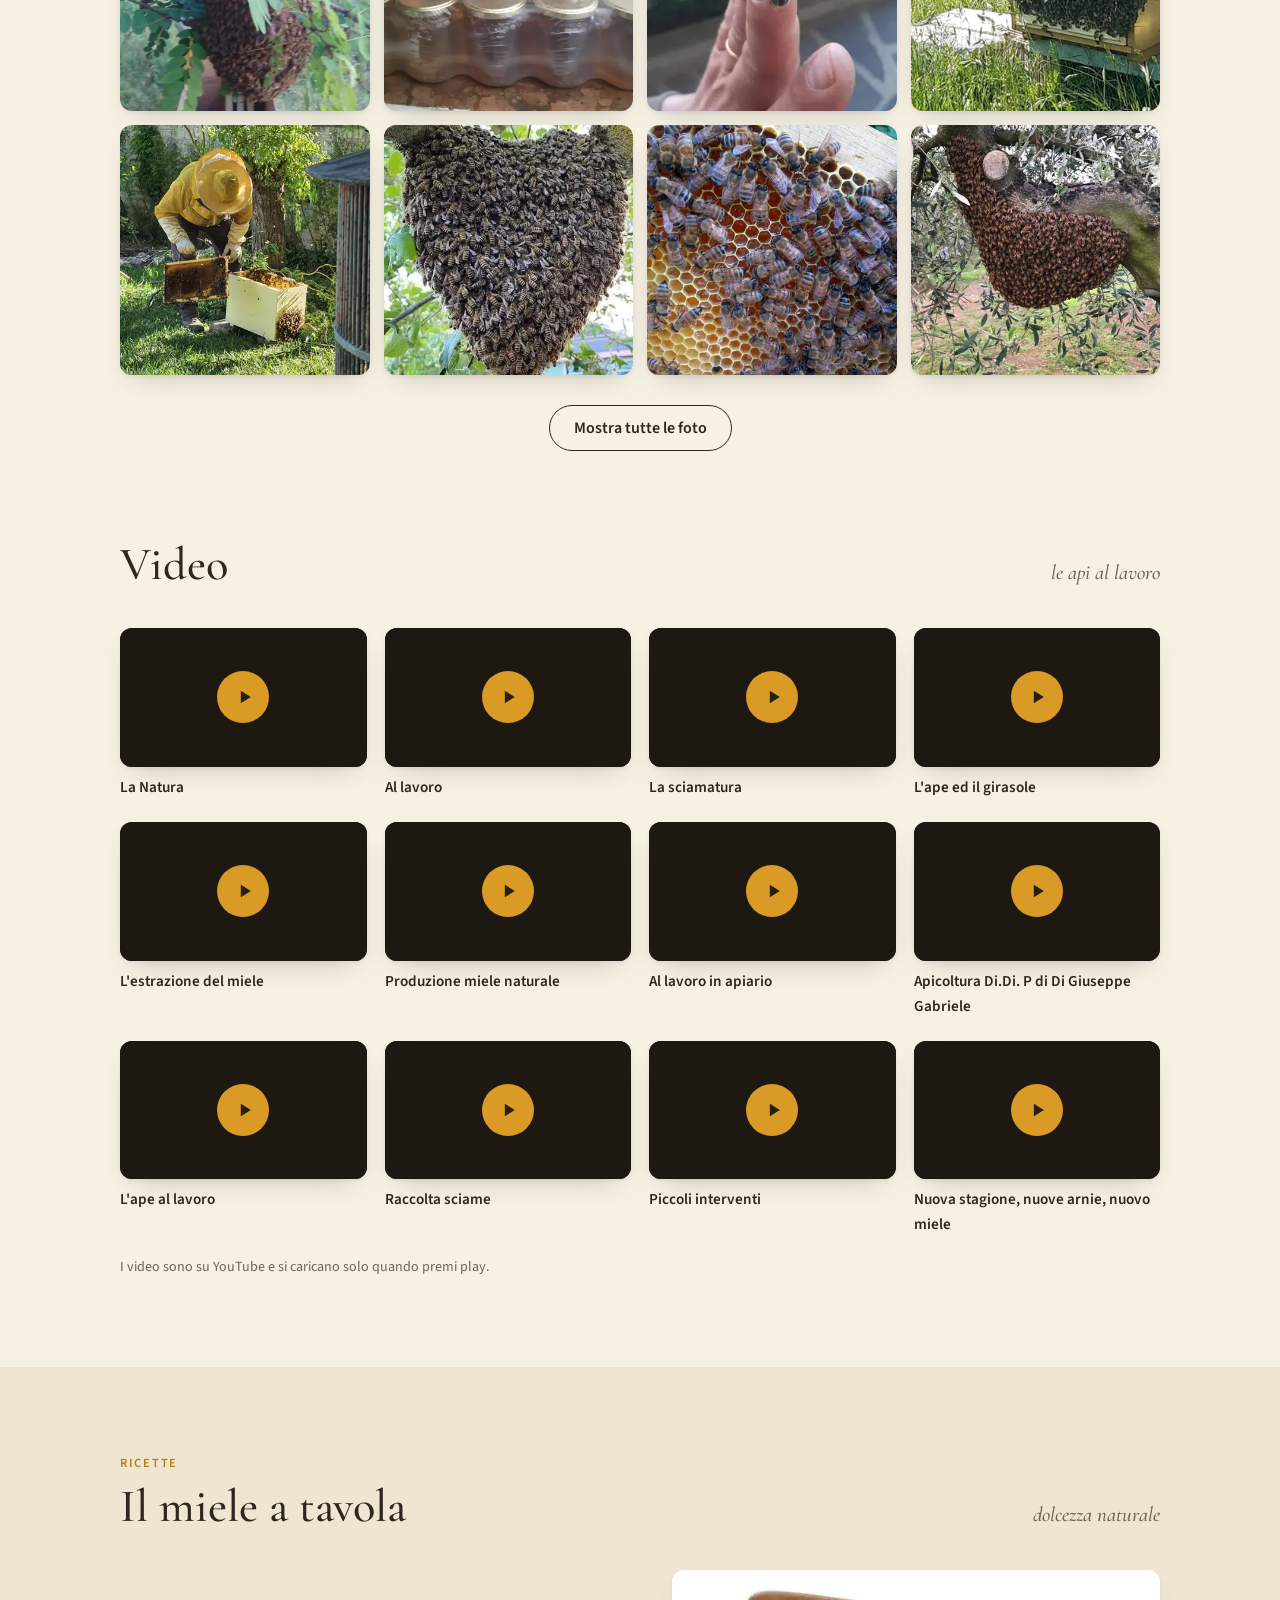
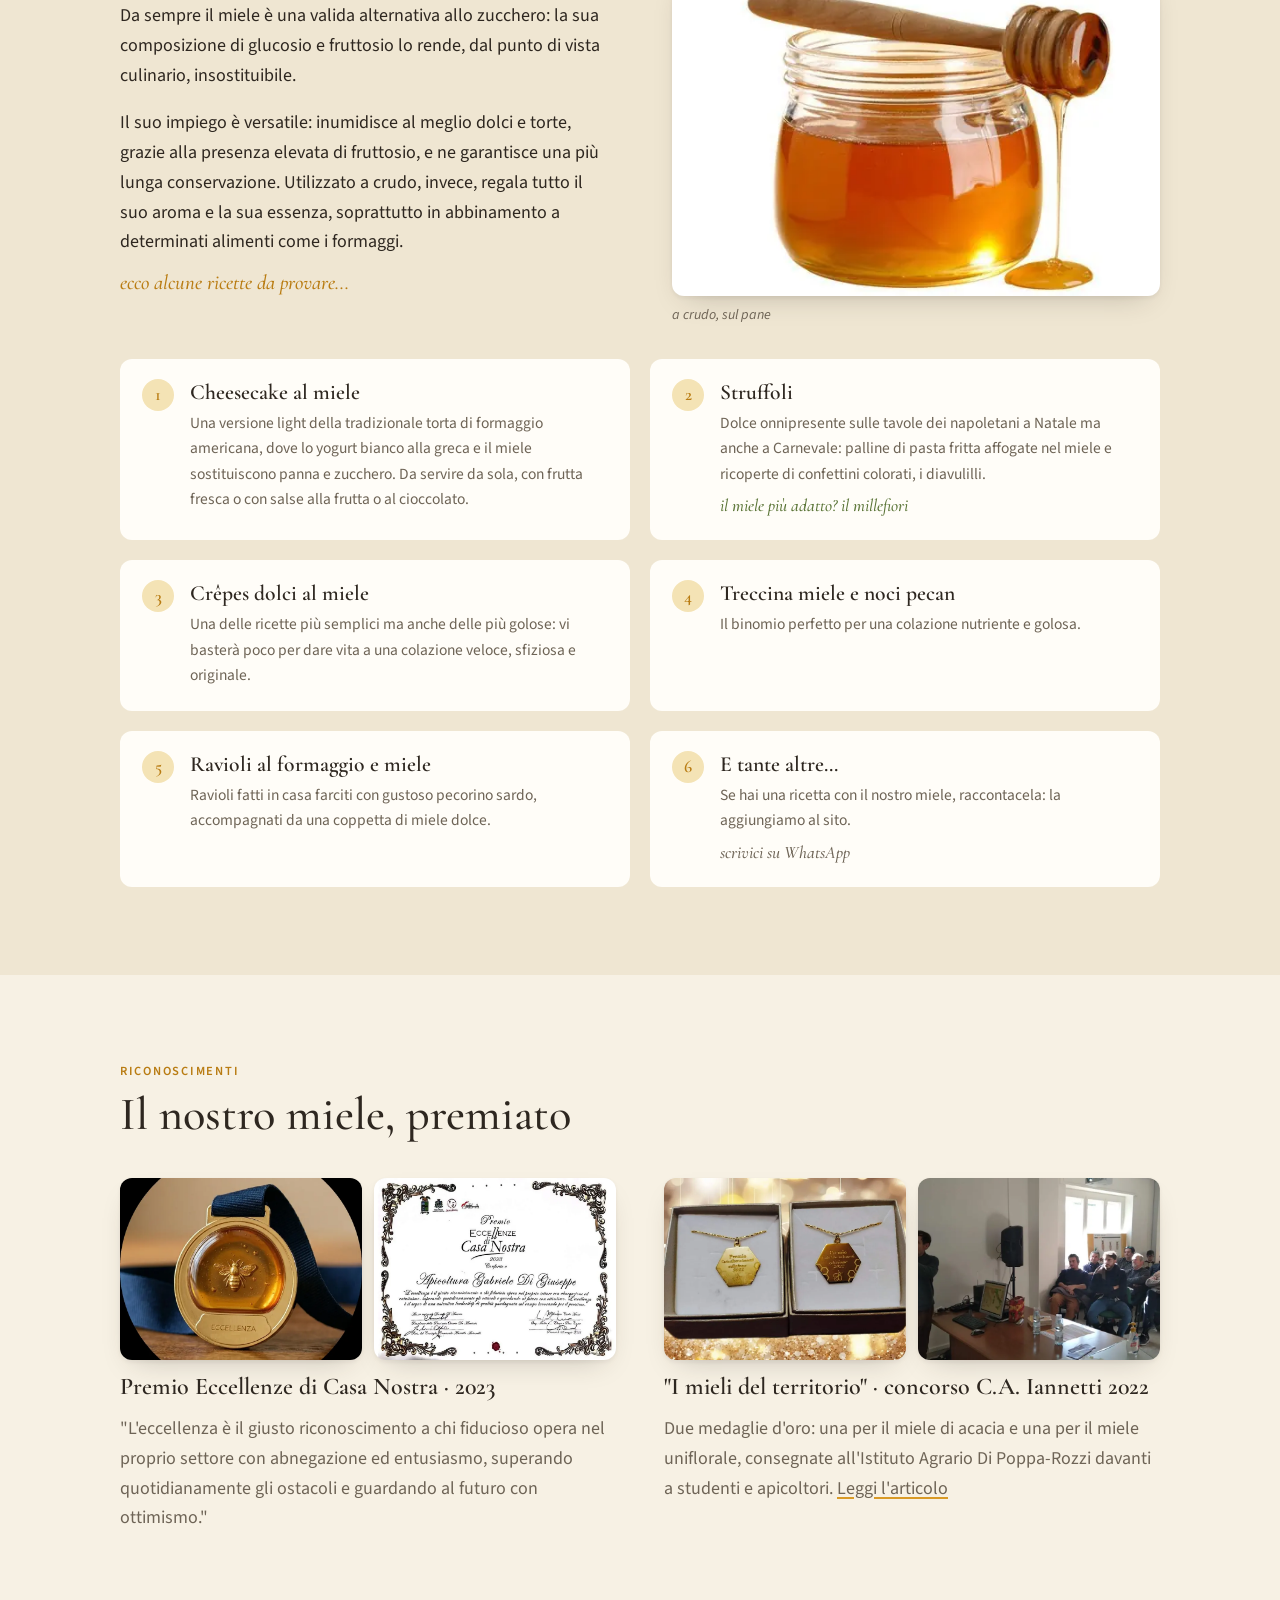
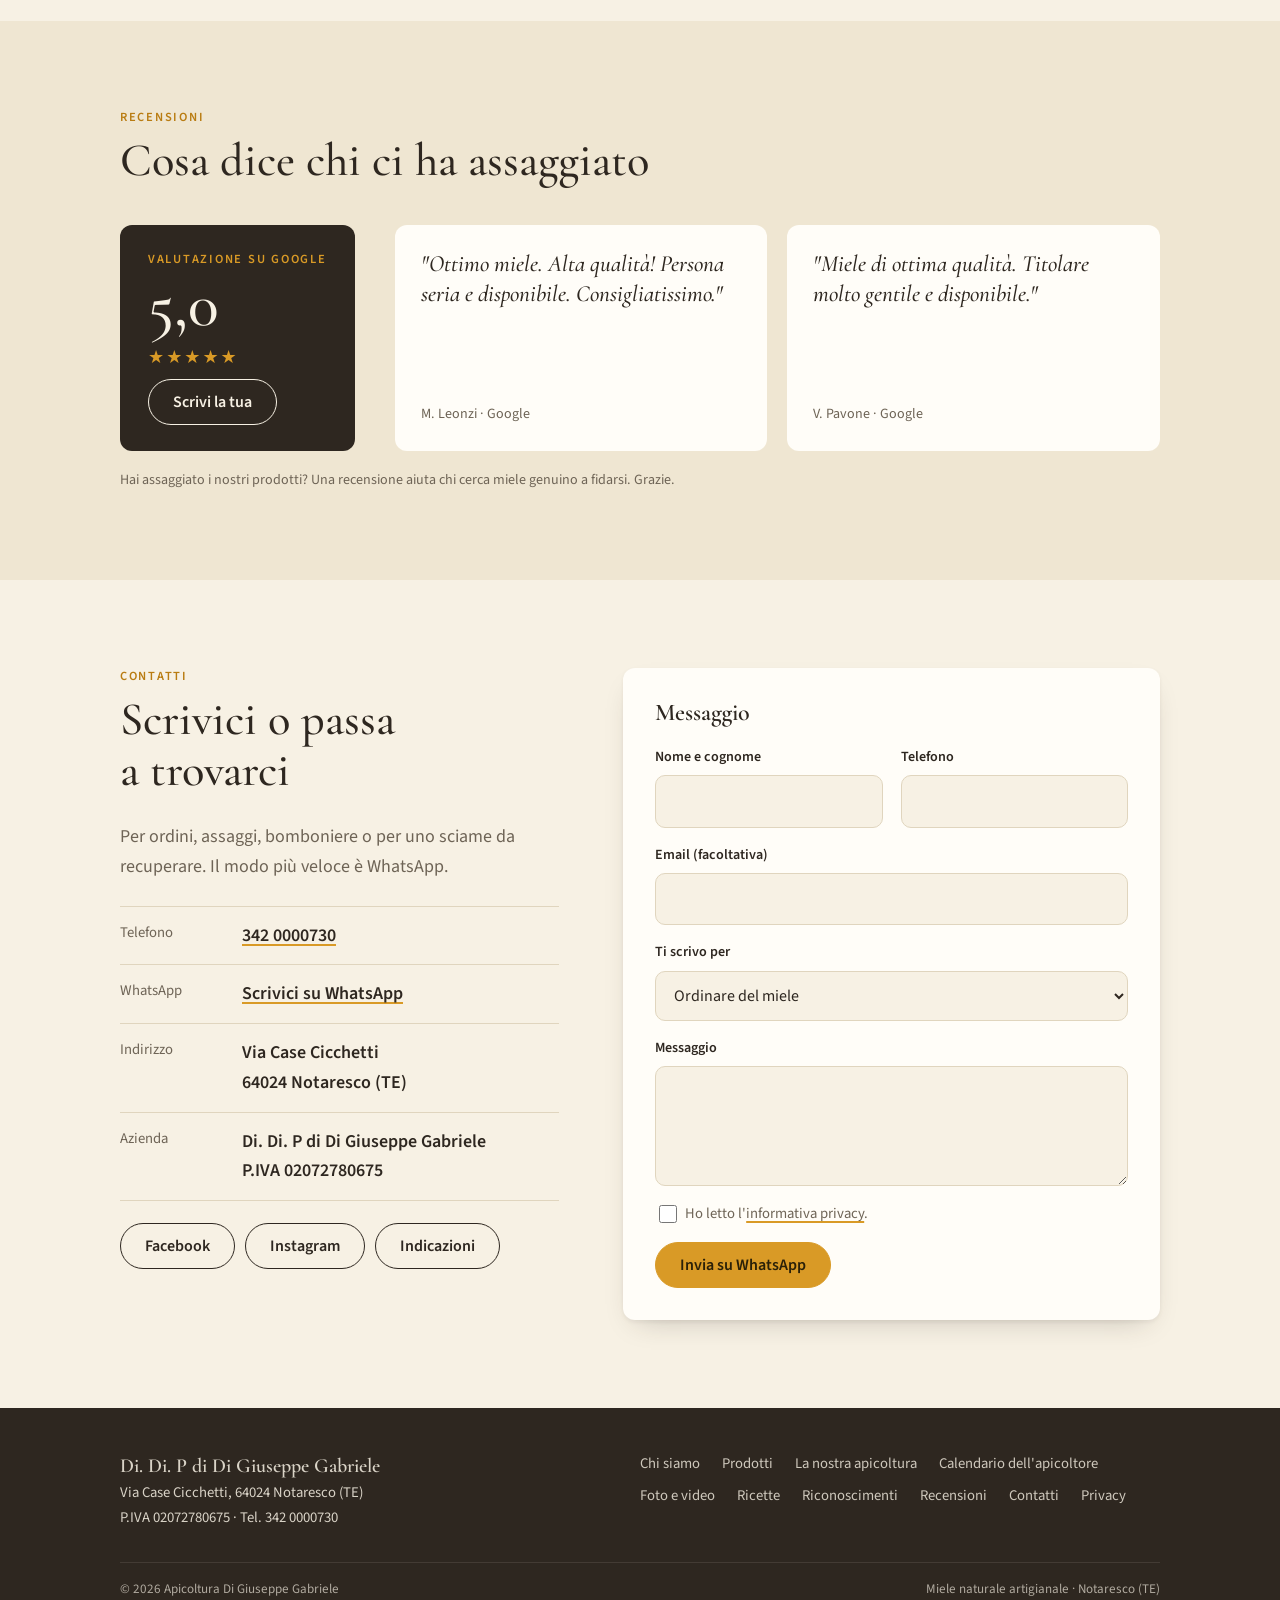
==== commit 2d3b2d62: "Tolgo per ora la sezione Adotta un'arnia La versione con l'adozione resta salvata nel tag con-adotta" ====
--- a/adotta-un-arnia.html
+++ b/adotta-un-arnia.html
@@ -2,7 +2,7 @@
 <html lang="it"><head><meta charset="utf-8">
 <title>Apicoltura Di Giuseppe Gabriele</title>
 <meta name="robots" content="noindex">
-<link rel="canonical" href="https://apicolturagabriele.github.io/#adotta">
-<meta http-equiv="refresh" content="0; url=index.html#adotta">
-<script>location.replace('index.html#adotta' + location.search);</script>
-</head><body><p><a href="index.html#adotta">Vai alla pagina</a></p></body></html>
+<link rel="canonical" href="https://apicolturagabriele.github.io/">
+<meta http-equiv="refresh" content="0; url=index.html">
+<script>location.replace('index.html');</script>
+</head><body><p><a href="index.html">Vai al sito</a></p></body></html>
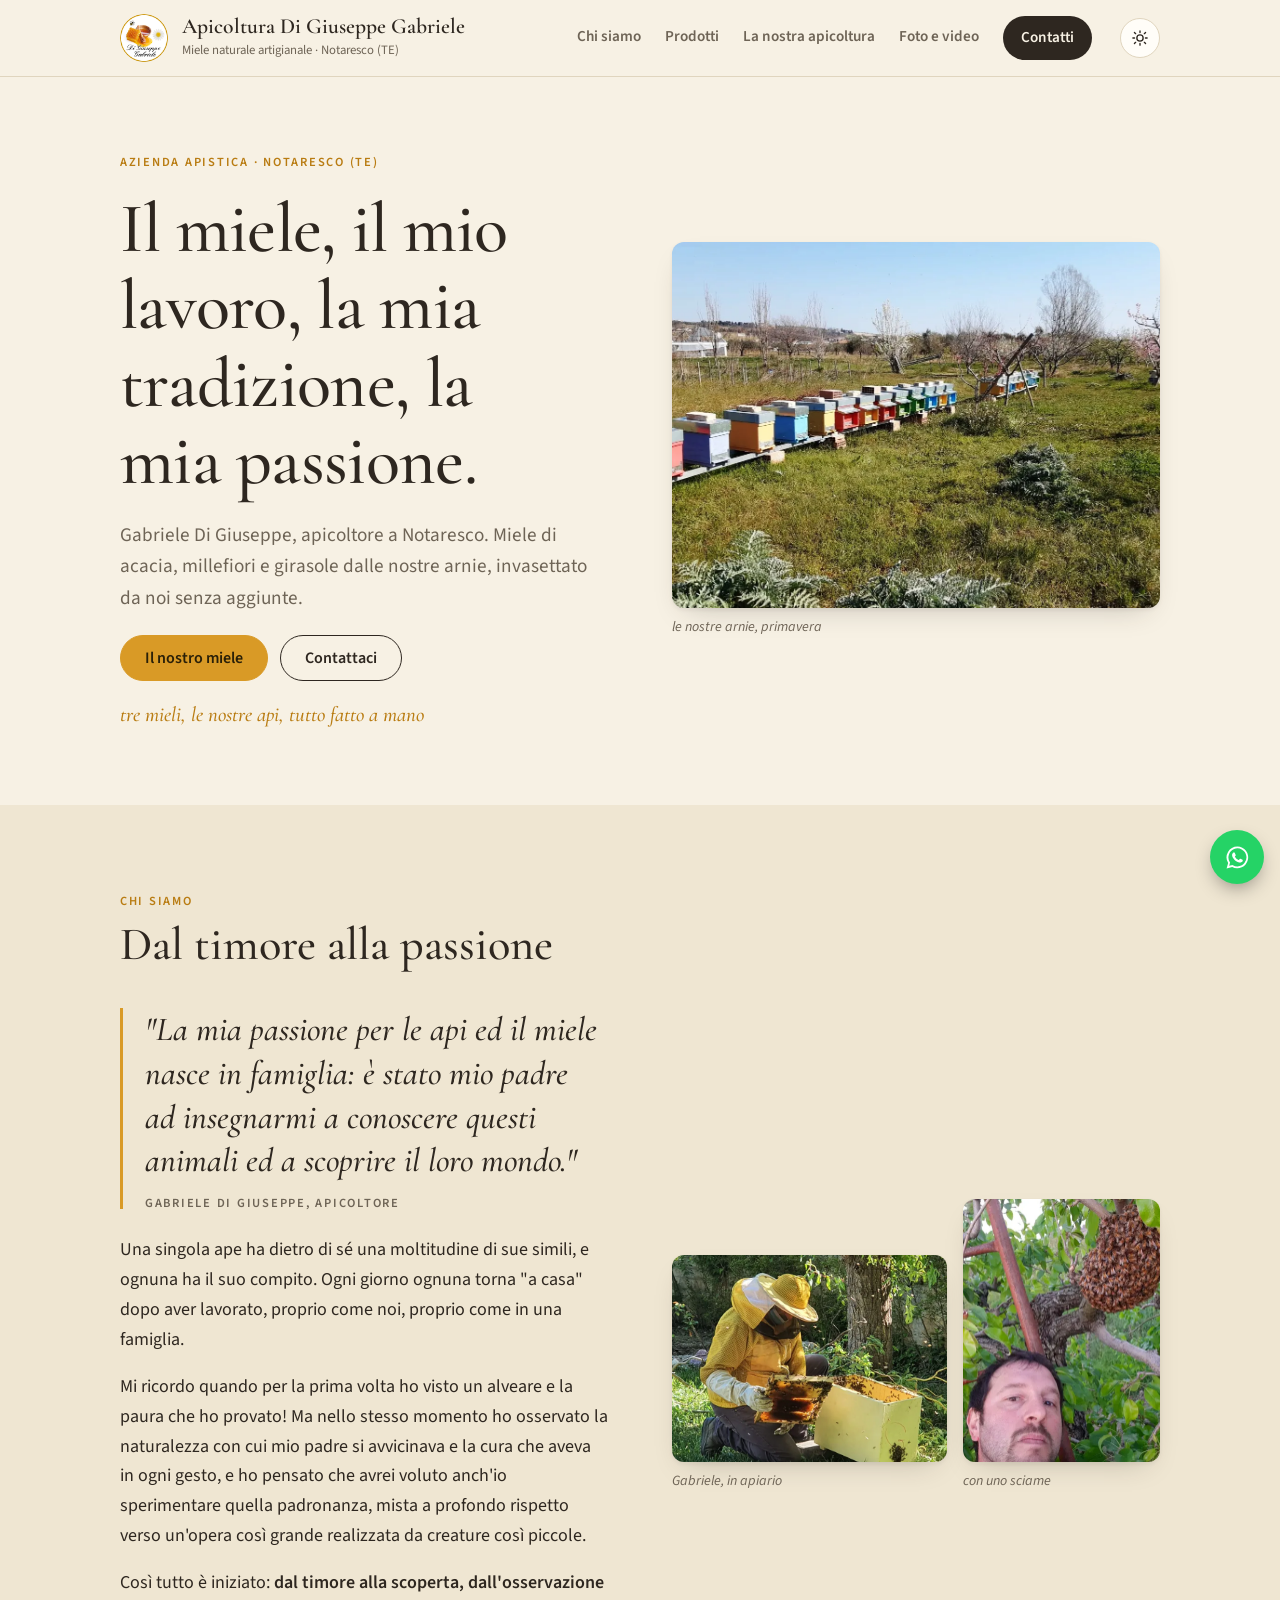
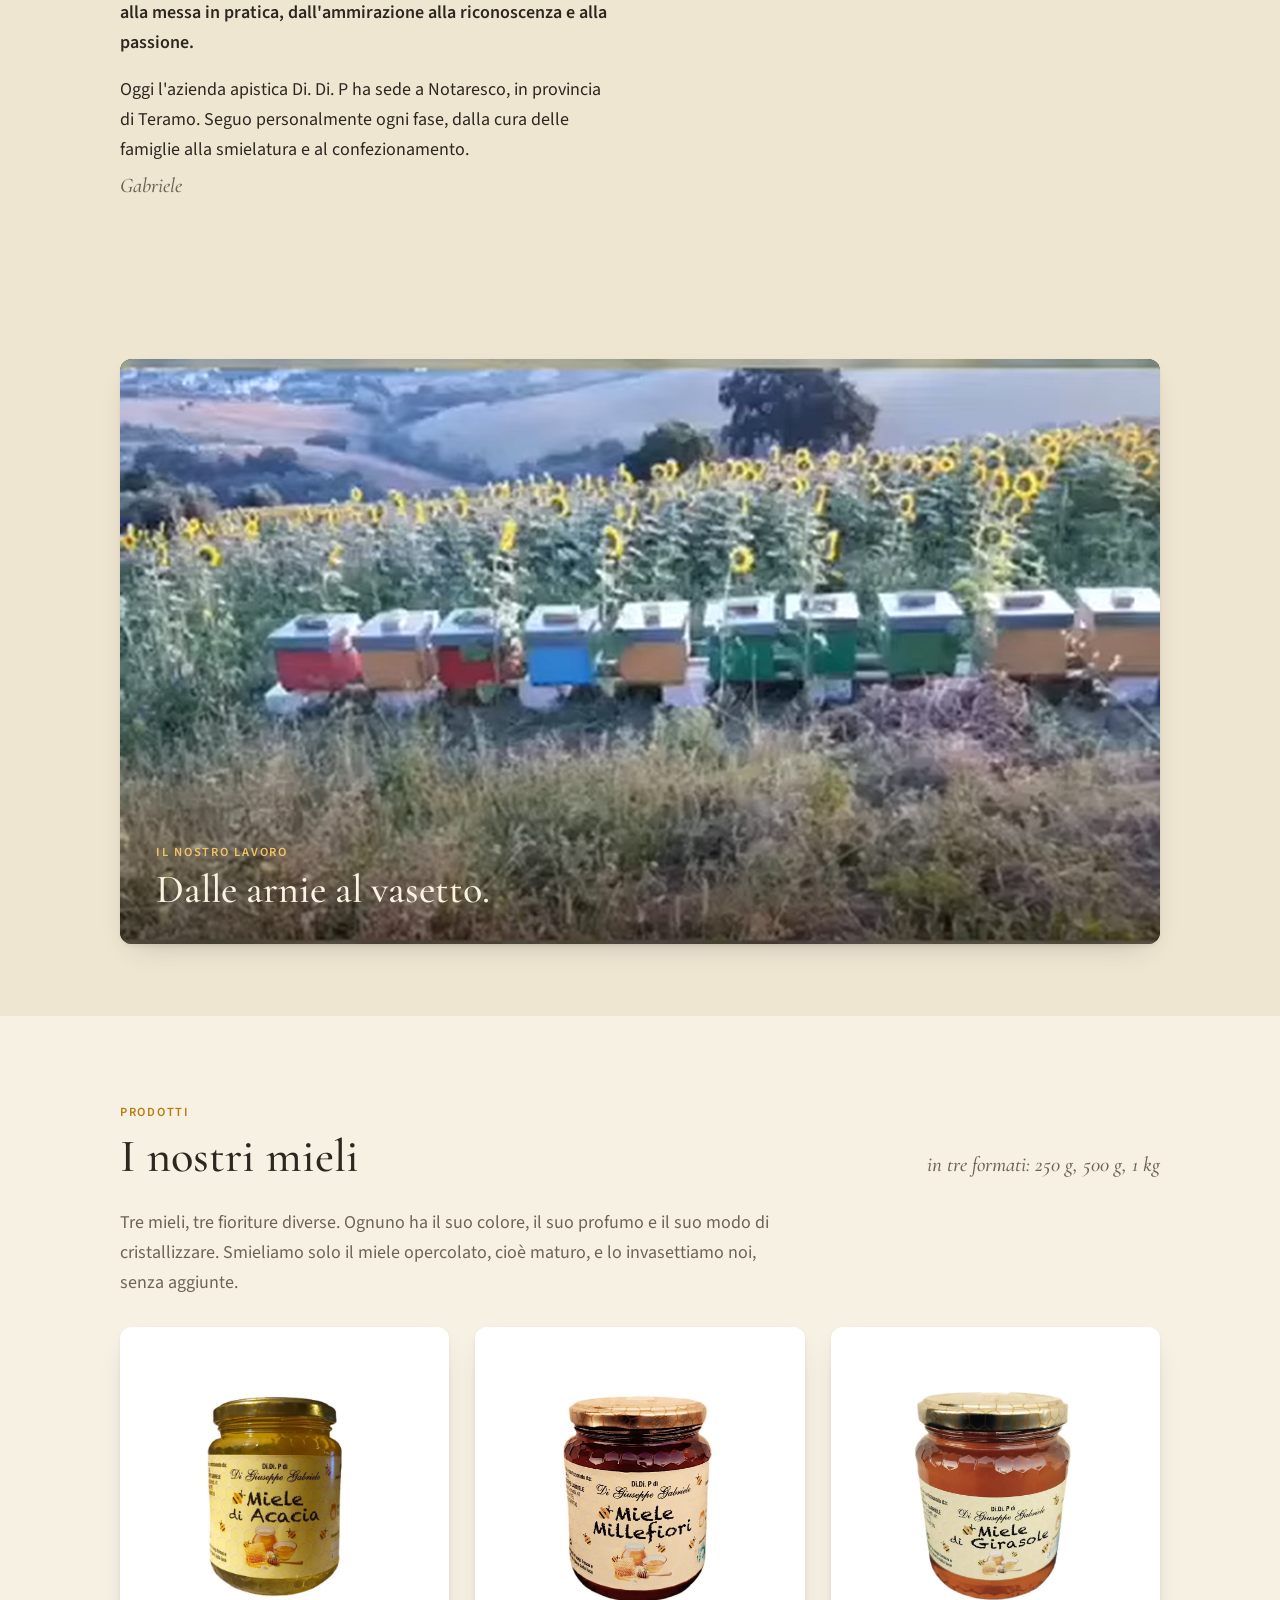
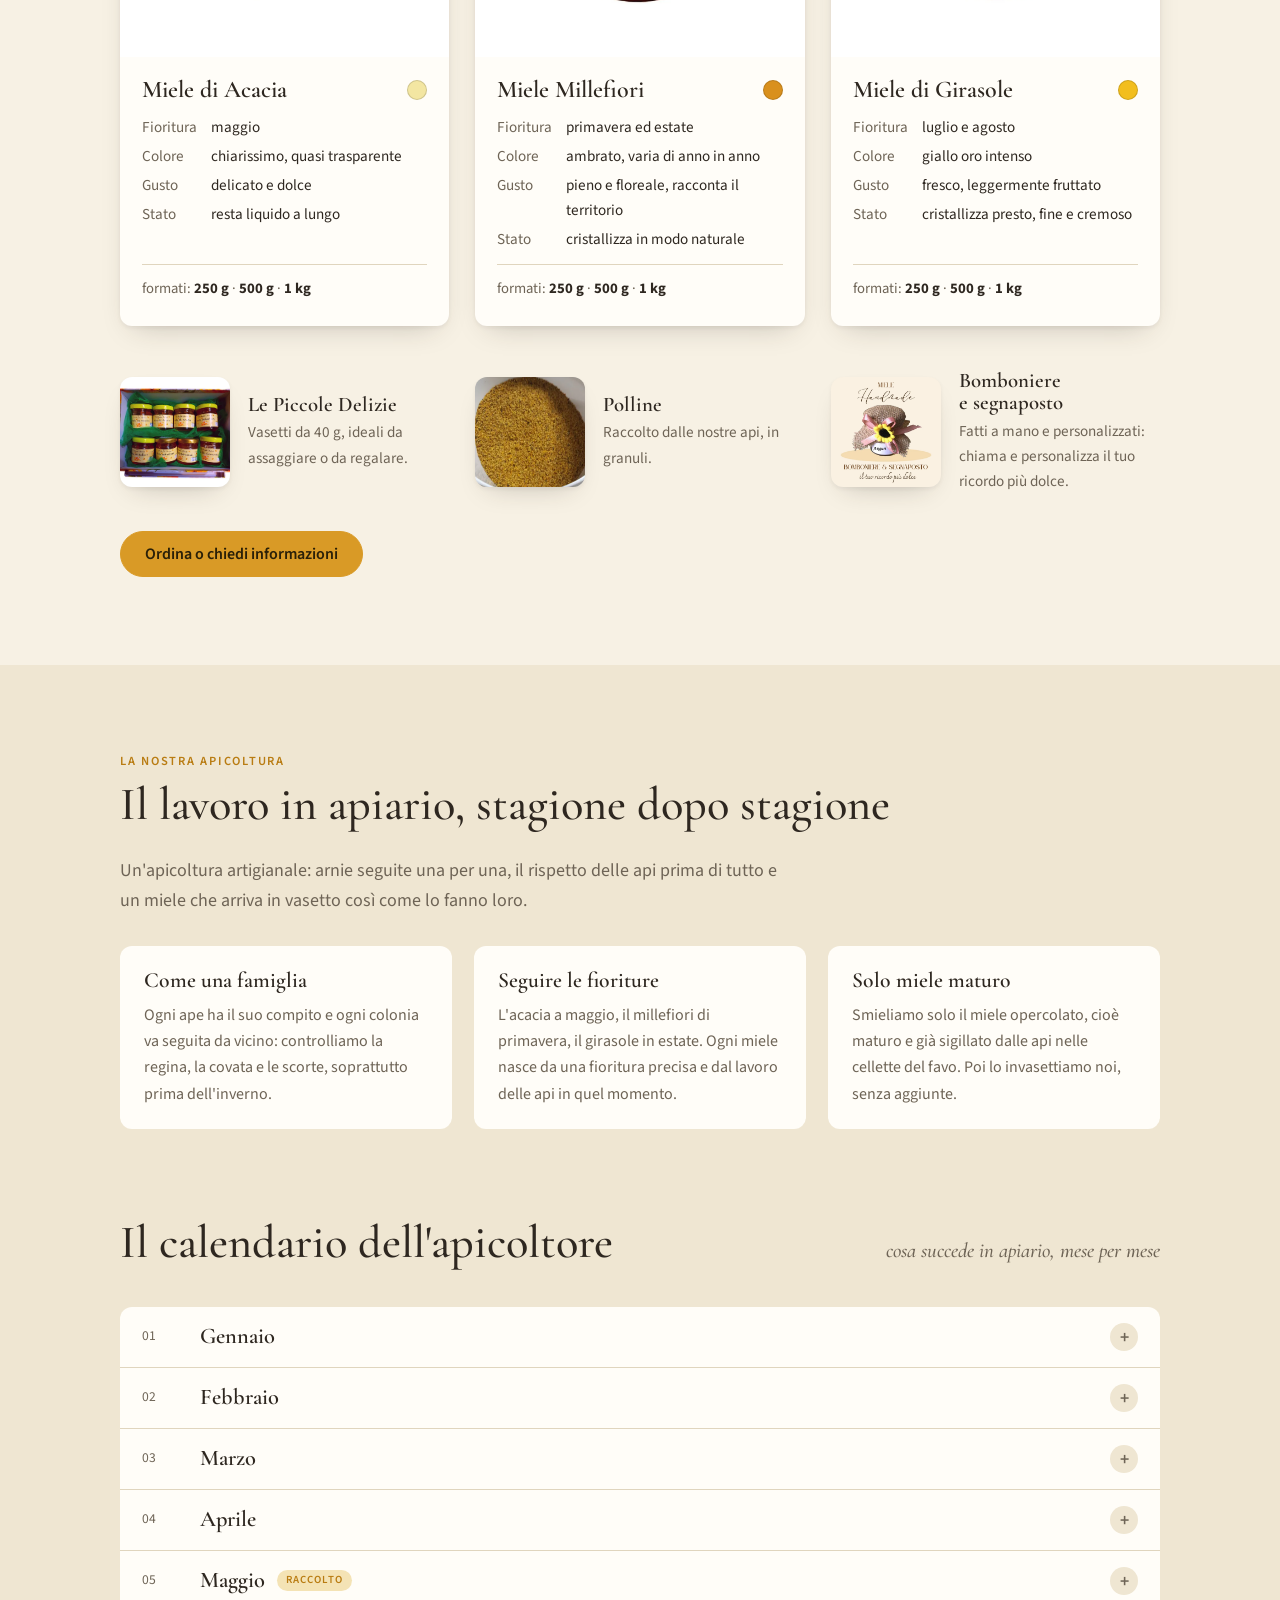
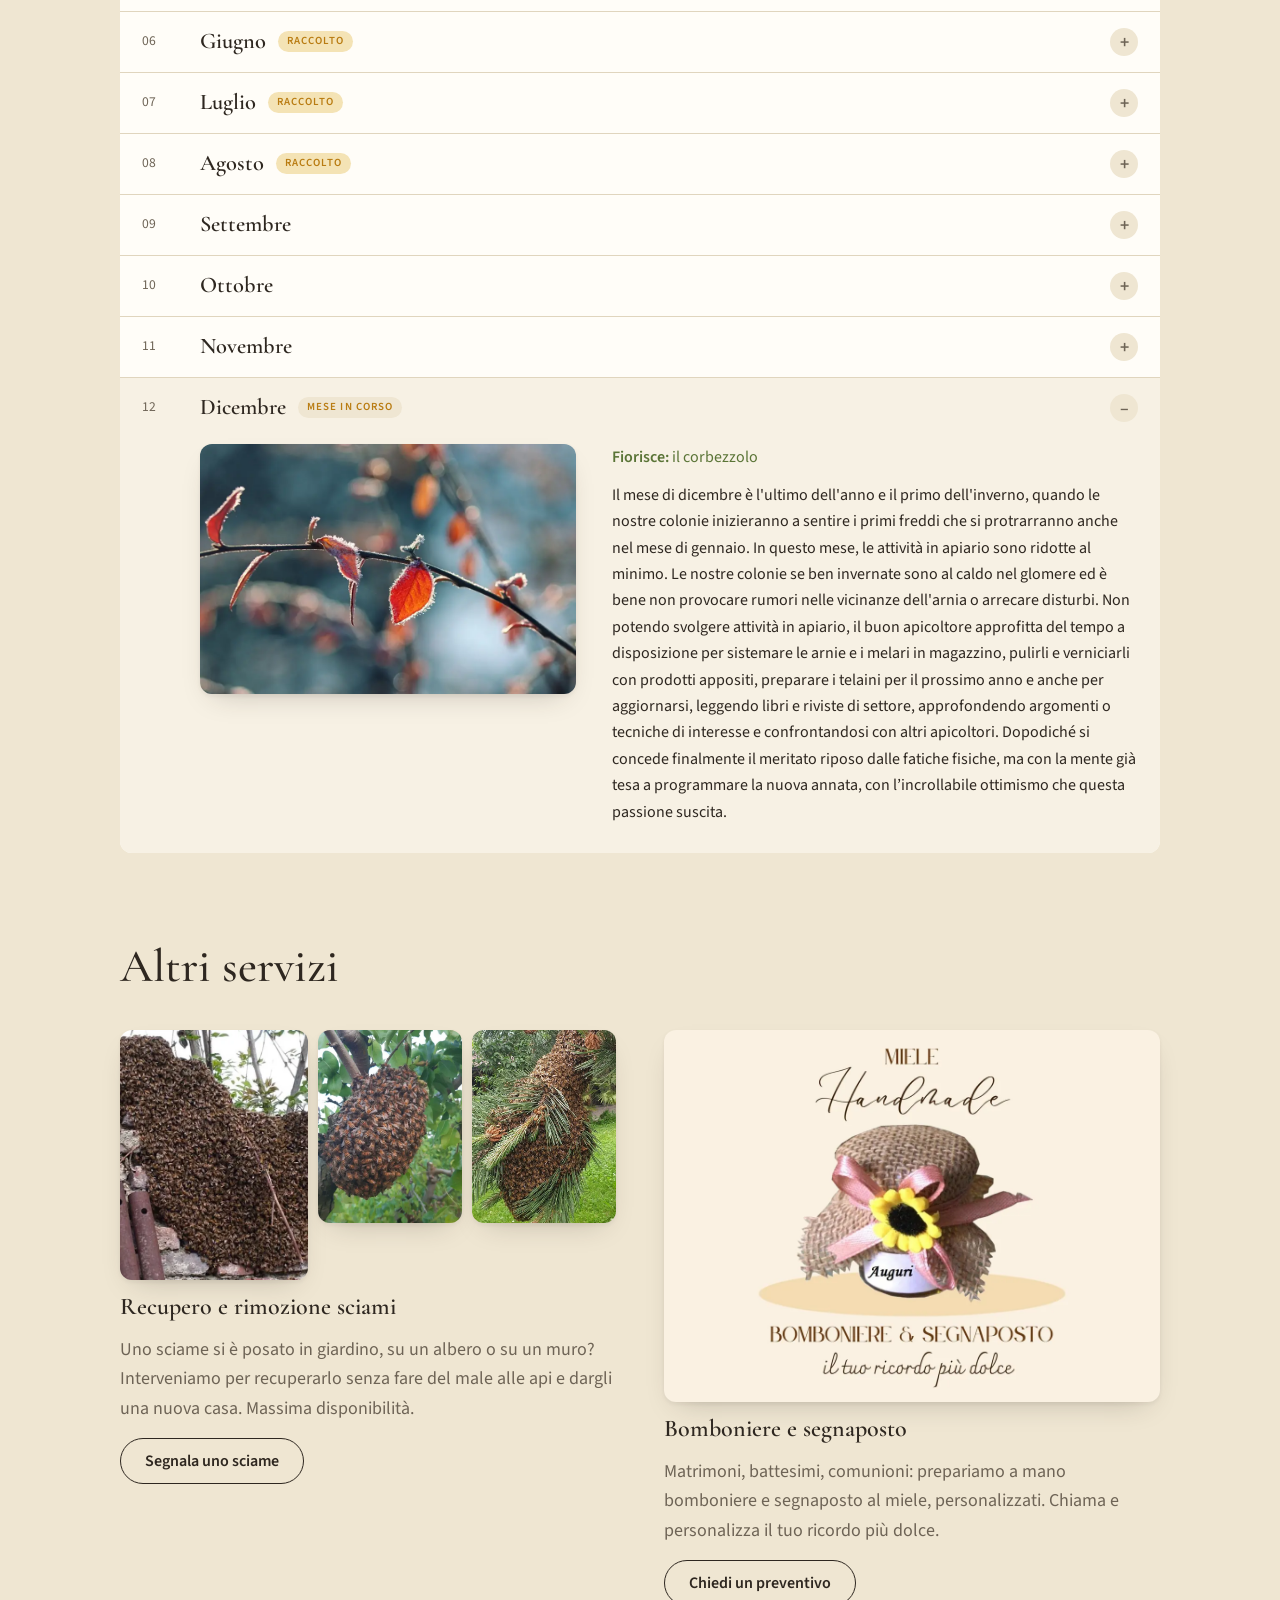
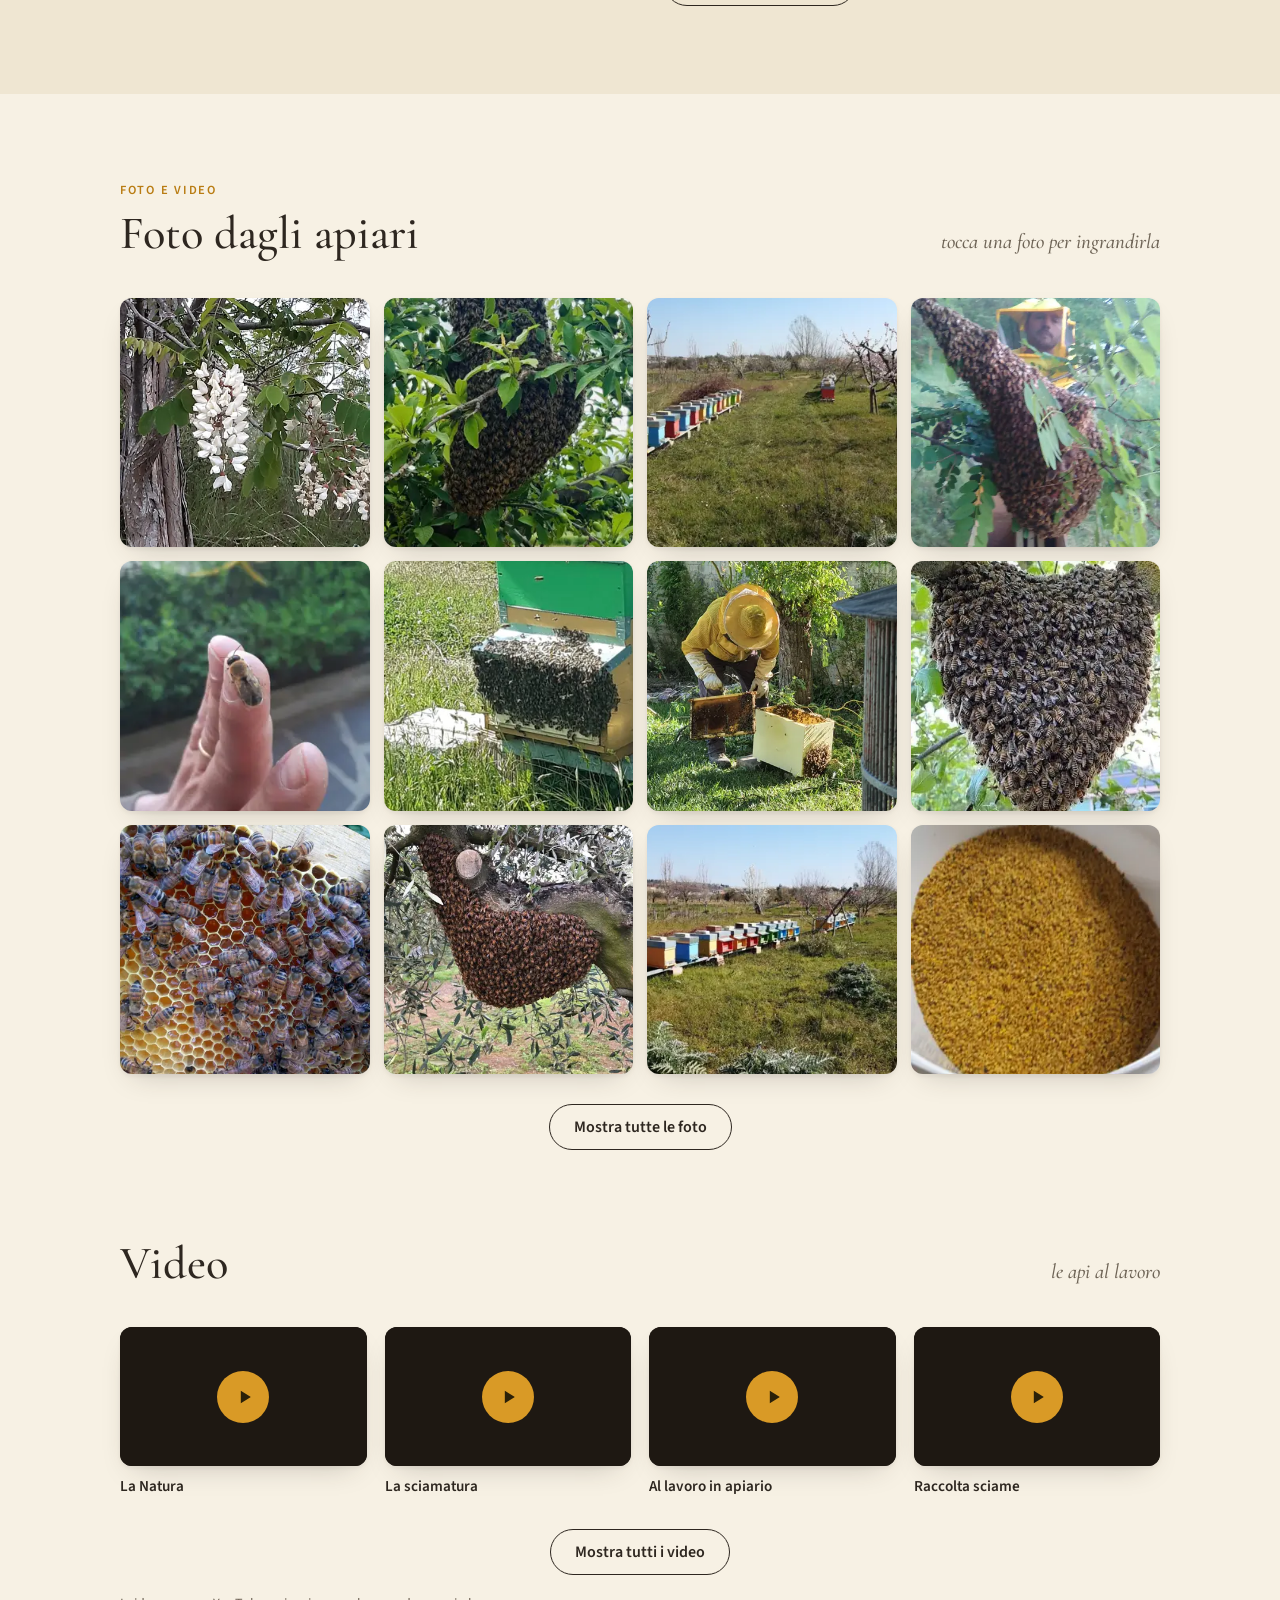
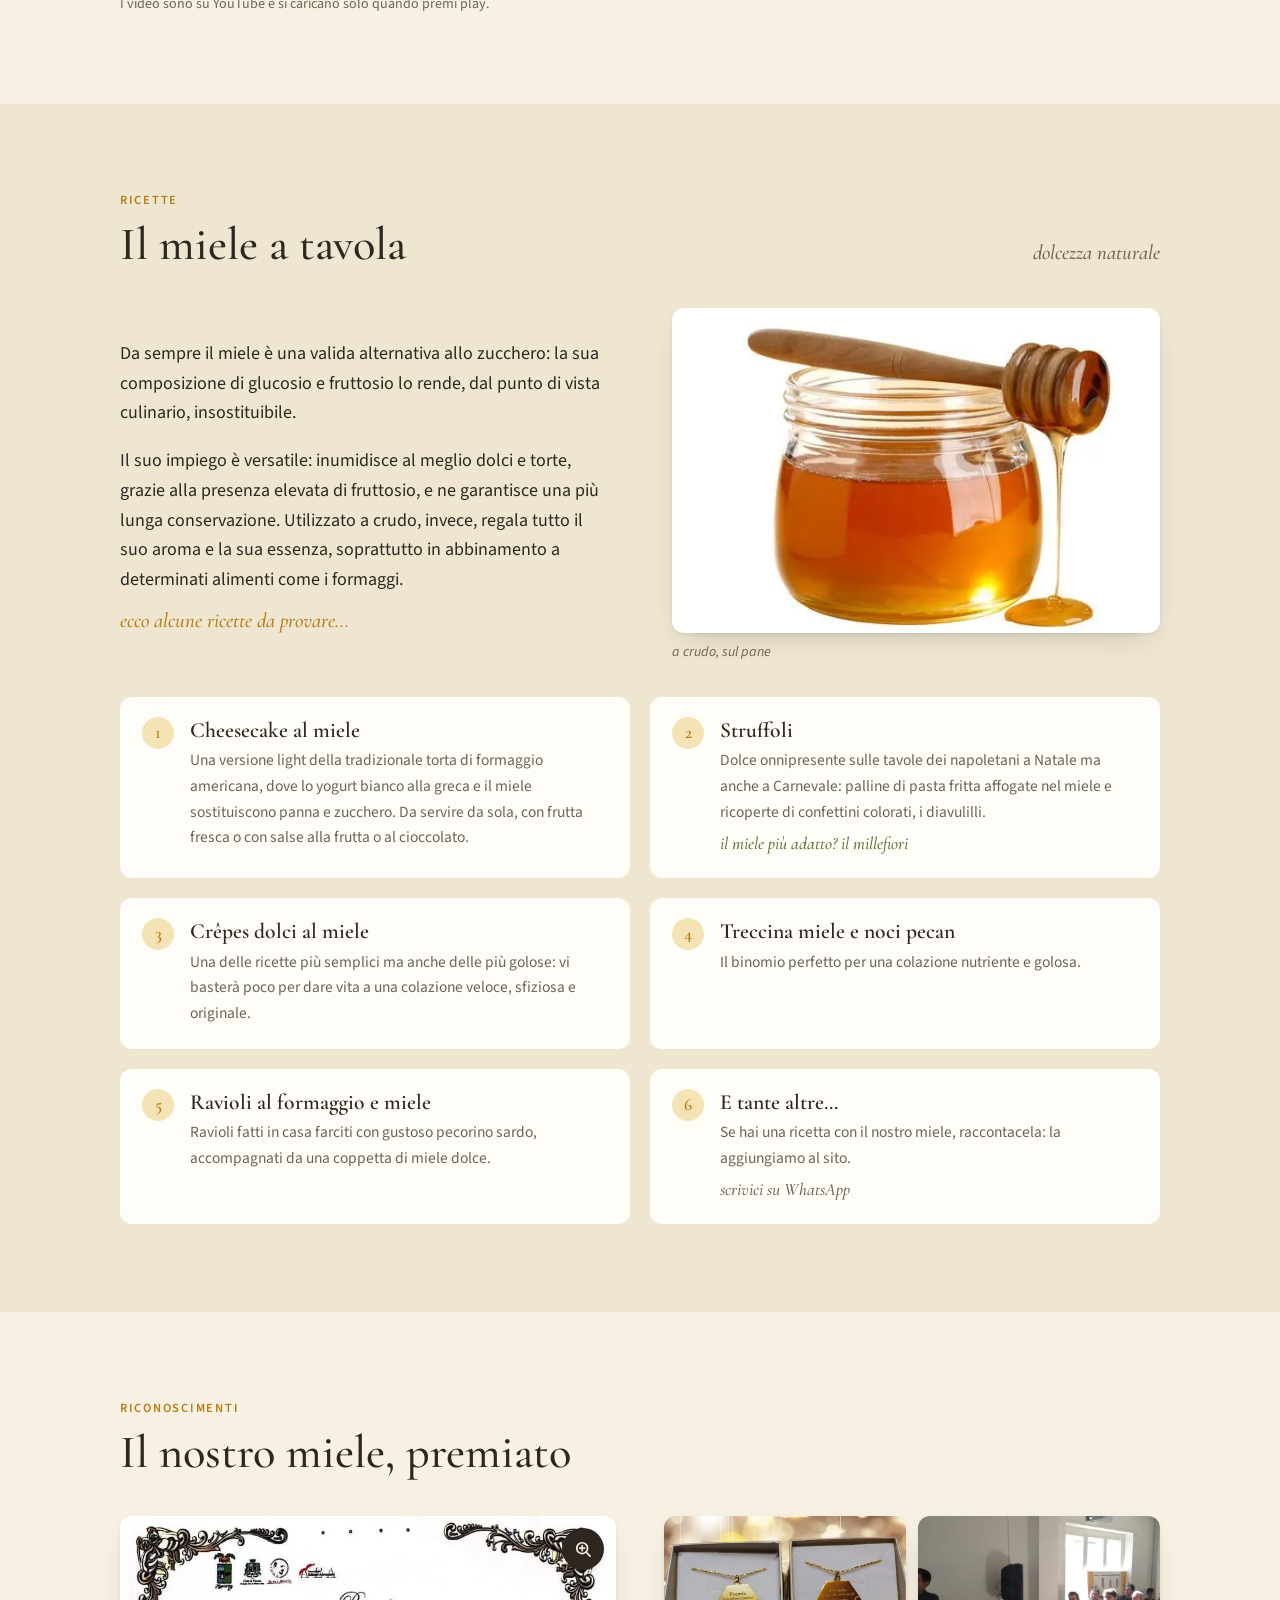
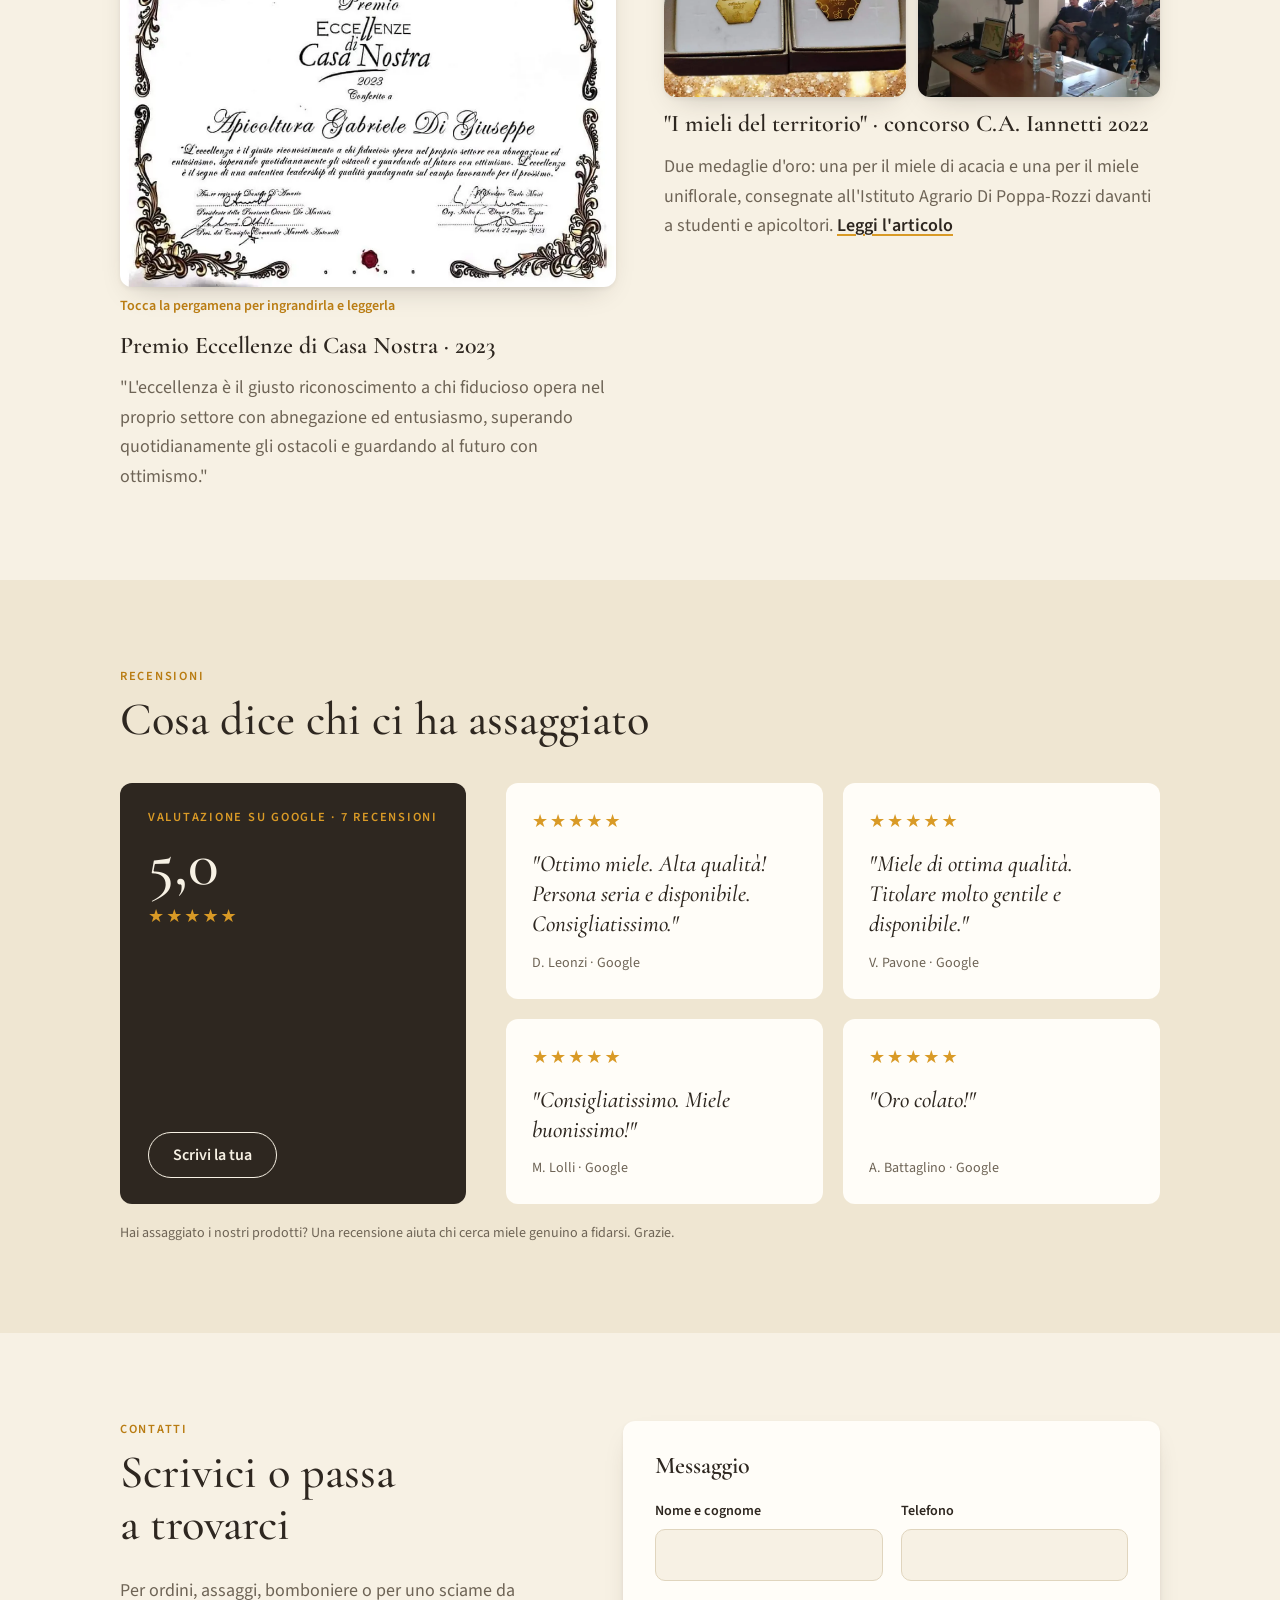
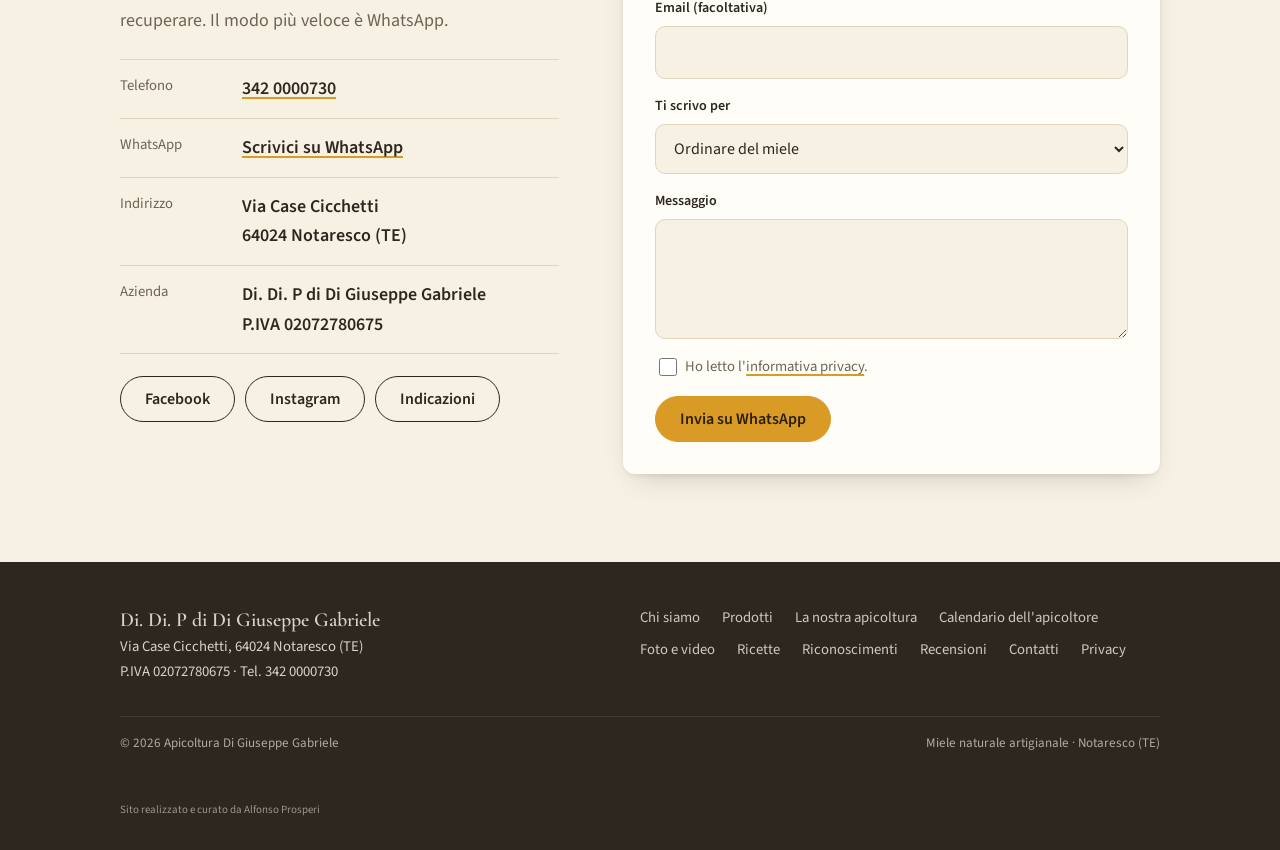
==== commit 424f07b0: "Cloudflare Web Analytics in tutte le pagine Co-Authored-By: Claude Fable 5.1 <noreply@anthropic.com>" ====
--- a/adotta-un-arnia.html
+++ b/adotta-un-arnia.html
@@ -5,4 +5,5 @@
 <link rel="canonical" href="https://apicolturagabriele.github.io/">
 <meta http-equiv="refresh" content="0; url=index.html">
 <script>location.replace('index.html');</script>
-</head><body><p><a href="index.html">Vai al sito</a></p></body></html>
+</head><body><p><a href="index.html">Vai al sito</a></p><!-- Cloudflare Web Analytics --><script defer src='https://static.cloudflareinsights.com/beacon.min.js' data-cf-beacon='{"token": "d7486d64956d45a597f33cba763ff9ae"}'></script><!-- End Cloudflare Web Analytics -->
+</body></html>
